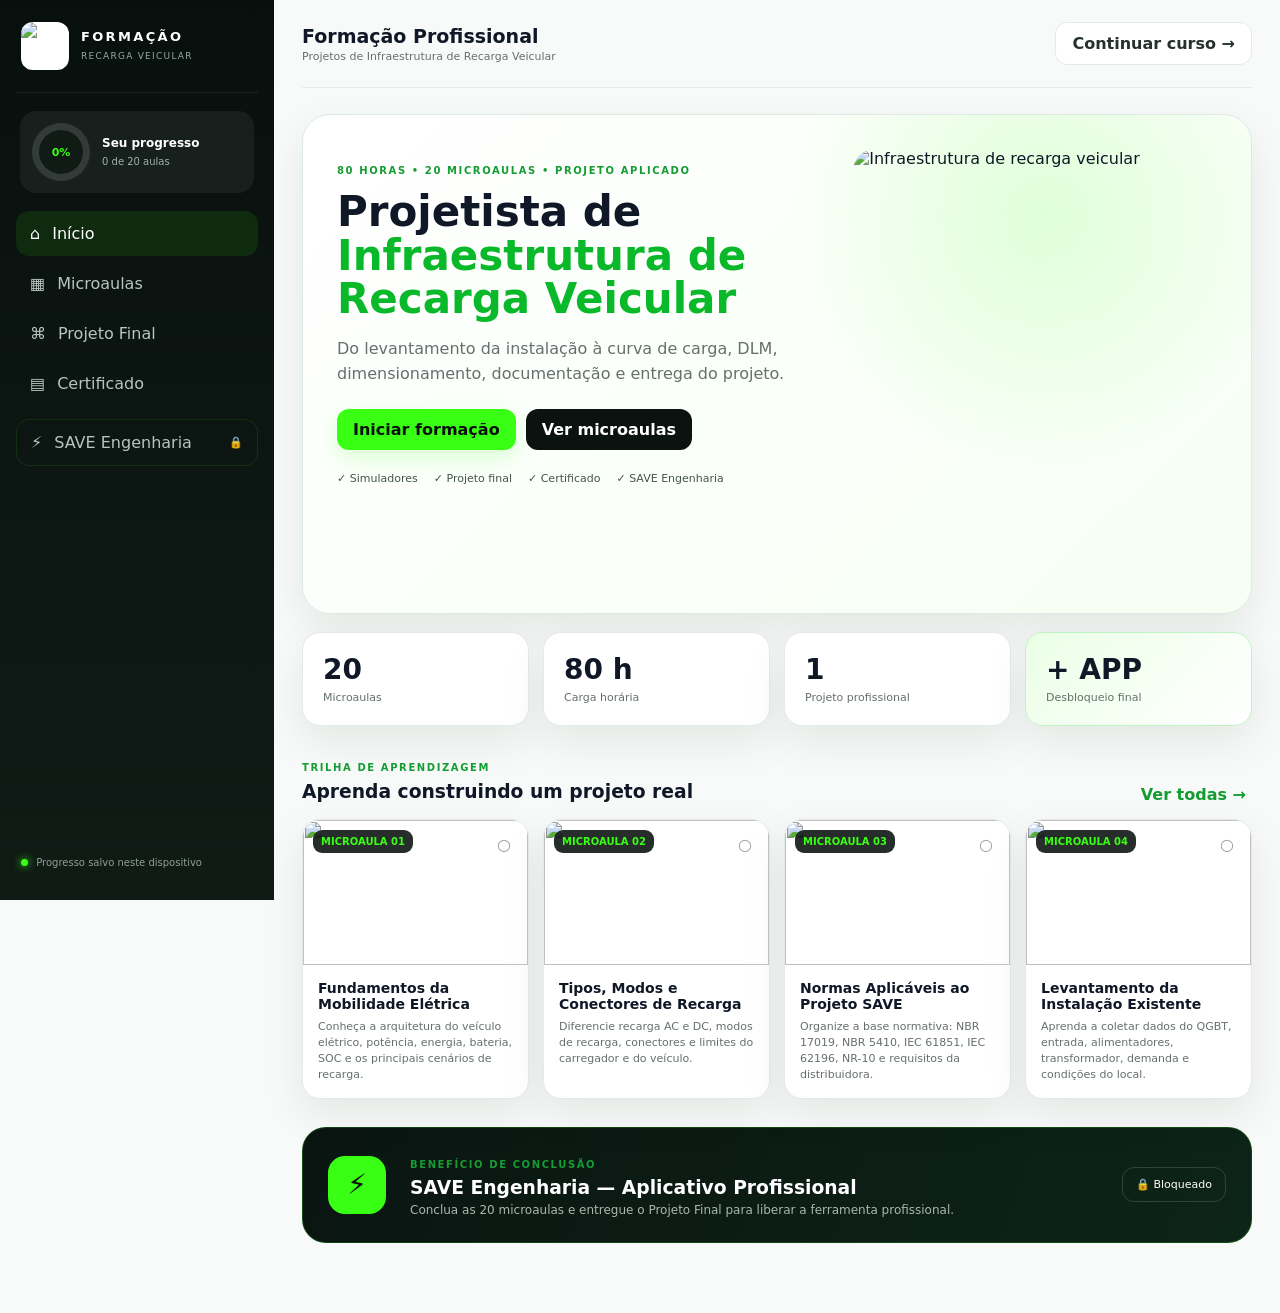
==== index.html @ 60f69cbb "Add files via upload" ====
<!DOCTYPE html>
<html lang="pt-BR">
<head>
<meta charset="UTF-8">
<meta name="viewport" content="width=device-width, initial-scale=1, viewport-fit=cover">
<meta name="theme-color" content="#39ff14">
<meta name="description" content="Formação Profissional em Projetos de Infraestrutura de Recarga Veicular">
<link rel="manifest" href="manifest.webmanifest">
<link rel="stylesheet" href="styles.css">
<title>Projetista de Infraestrutura de Recarga Veicular</title>
</head>
<body>
<div id="app">
  <aside class="sidebar" id="sidebar">
    <div class="brand">
      <img src="assets/logo-joelson.jpeg" alt="Joelson Mendes">
      <div><strong>FORMAÇÃO</strong><small>RECARGA VEICULAR</small></div>
    </div>
    <div class="side-progress">
      <div class="ring" id="progressRing"><span id="progressPct">0%</span></div>
      <div><strong>Seu progresso</strong><small id="progressText">0 de 20 aulas</small></div>
    </div>
    <nav>
      <button class="nav-item active" data-view="home">⌂ <span>Início</span></button>
      <button class="nav-item" data-view="course">▦ <span>Microaulas</span></button>
      <button class="nav-item" data-view="project">⌘ <span>Projeto Final</span></button>
      <button class="nav-item" data-view="certificate">▤ <span>Certificado</span></button>
      <button class="nav-item reward" data-view="reward">⚡ <span>SAVE Engenharia</span><em id="rewardLock">🔒</em></button>
    </nav>
    <div class="sidebar-foot">
      <span class="online-dot"></span> Progresso salvo neste dispositivo
    </div>
  </aside>

  <main class="main">
    <header class="topbar">
      <button id="menuBtn" class="icon-btn">☰</button>
      <div>
        <h1 id="pageTitle">Formação Profissional</h1>
        <p id="pageSubtitle">Projetos de Infraestrutura de Recarga Veicular</p>
      </div>
      <button class="btn outline" id="continueBtn">Continuar curso →</button>
    </header>

    <section id="view-home" class="view active">
      <div class="hero">
        <div class="hero-copy">
          <span class="kicker">80 HORAS • 20 MICROAULAS • PROJETO APLICADO</span>
          <h2>Projetista de <span>Infraestrutura de Recarga Veicular</span></h2>
          <p>Do levantamento da instalação à curva de carga, DLM, dimensionamento, documentação e entrega do projeto.</p>
          <div class="hero-actions">
            <button class="btn primary" id="startBtn">Iniciar formação</button>
            <button class="btn dark" data-go="course">Ver microaulas</button>
          </div>
          <div class="trust-row">
            <span>✓ Simuladores</span><span>✓ Projeto final</span><span>✓ Certificado</span><span>✓ SAVE Engenharia</span>
          </div>
        </div>
        <div class="hero-image">
          <img src="assets/capa-curso.png" alt="Infraestrutura de recarga veicular">
        </div>
      </div>

      <div class="stats">
        <article><strong>20</strong><span>Microaulas</span></article>
        <article><strong>80 h</strong><span>Carga horária</span></article>
        <article><strong>1</strong><span>Projeto profissional</span></article>
        <article class="green"><strong>+ APP</strong><span>Desbloqueio final</span></article>
      </div>

      <div class="section-head">
        <div><span class="kicker">TRILHA DE APRENDIZAGEM</span><h3>Aprenda construindo um projeto real</h3></div>
        <button class="link-btn" data-go="course">Ver todas →</button>
      </div>
      <div id="homeLessons" class="lesson-grid"></div>

      <div class="reward-banner">
        <div class="reward-icon">⚡</div>
        <div><span class="kicker">BENEFÍCIO DE CONCLUSÃO</span><h3>SAVE Engenharia — Aplicativo Profissional</h3>
          <p>Conclua as 20 microaulas e entregue o Projeto Final para liberar a ferramenta profissional.</p></div>
        <div class="reward-status" id="homeRewardStatus">🔒 Bloqueado</div>
      </div>
    </section>

    <section id="view-course" class="view">
      <div class="section-head">
        <div><span class="kicker">80 HORAS</span><h2>Microaulas</h2><p>4 horas por microaula • teoria + prática + projeto</p></div>
      </div>
      <div id="courseLessons" class="lesson-list"></div>
    </section>

    <section id="view-lesson" class="view lesson-view">
      <article id="lessonArticle"></article>
      <div class="lesson-end-nav" id="lessonEndNav"></div>
    </section>

    <section id="view-project" class="view">
      <div class="project-hero">
        <span class="kicker">PROJETO INTEGRADOR</span>
        <h2>Projeto Final — Infraestrutura de Recarga Veicular</h2>
        <p>O aluno deve consolidar todo o percurso em uma entrega técnica que possa integrar seu portfólio profissional.</p>
      </div>
      <div class="project-grid">
        <article class="panel">
          <h3>Entregáveis mínimos</h3>
          <div class="deliverables" id="deliverables"></div>
        </article>
        <article class="panel">
          <h3>Status da entrega</h3>
          <div class="project-status-box">
            <div id="projectBigStatus" class="big-lock">🔒</div>
            <p>Marque todos os entregáveis abaixo e confirme a entrega do projeto.</p>
            <button class="btn primary full" id="submitProjectBtn">Confirmar Projeto Final</button>
          </div>
        </article>
      </div>
    </section>

    <section id="view-certificate" class="view">
      <div id="certificateLocked" class="locked-screen">
        <div>▤</div><h2>Certificado bloqueado</h2><p>Conclua a formação e o projeto final.</p>
      </div>
      <div id="certificateReady" class="certificate-wrap hidden">
        <div class="certificate" id="certificate">
          <div class="cert-top"><img src="assets/logo-joelson.jpeg"><span>CERTIFICADO DE CONCLUSÃO</span></div>
          <h2>Formação Profissional em<br><b>Projetos de Infraestrutura de Recarga Veicular</b></h2>
          <p>Certificamos que</p>
          <h3 id="certName">Aluno(a)</h3>
          <p>concluiu a formação com carga horária total de <b>80 horas</b>, abrangendo análise de demanda, curva de carga, dimensionamento, proteções, DLM, documentação e projeto aplicado.</p>
          <div class="cert-sign"><div><b>Joelson Mendes</b><span>Especialista em Energia, IoT e Indústria 4.0</span></div><div><b>80 horas</b><span>Carga horária</span></div></div>
        </div>
        <div class="certificate-actions">
          <label>Nome do aluno<input id="studentName" placeholder="Digite o nome completo"></label>
          <button class="btn primary" id="printCertBtn">Imprimir / Salvar PDF</button>
        </div>
      </div>
    </section>

    <section id="view-reward" class="view">
      <div id="rewardLocked" class="locked-screen">
        <div>⚡</div><h2>SAVE Engenharia bloqueado</h2>
        <p>Conclua as 20 microaulas e confirme o Projeto Final para liberar o acesso profissional.</p>
        <div class="unlock-progress"><span id="unlockText">0/20 aulas</span><div><i id="unlockBar"></i></div></div>
      </div>
      <div id="rewardReady" class="reward-ready hidden">
        <span class="kicker">BENEFÍCIO LIBERADO</span>
        <h2>Parabéns! Seu acesso ao <span>SAVE Engenharia</span> está liberado.</h2>
        <p>Use a ferramenta como apoio aos seus projetos profissionais. Continue aplicando os fundamentos aprendidos e valide sempre as condições reais da instalação e as normas vigentes.</p>
        <a class="btn primary big" href="https://saevengenharia.vercel.app/" target="_blank" rel="noopener">Abrir SAVE Engenharia ↗</a>
        <div class="reward-device"><img src="assets/save-ferramenta.png" alt="SAVE Engenharia"></div>
      </div>
    </section>
  </main>
</div>

<div id="stickyLessonNav" class="sticky-lesson-nav hidden"></div>
<div id="toast" class="toast"></div>

<script src="course-data.js"></script>
<script src="app.js"></script>
</body>
</html>
---- styles.css ----
*{box-sizing:border-box} :root{--bg:#f7faf8;--card:#fff;--text:#101827;--muted:#65706c;--line:#e4ebe6;--green:#39ff14;--green2:#00d92b;--green3:#eaffE6;--dark:#0a1310;--red:#ff4d4f;--amber:#f59e0b;--shadow:0 16px 44px rgba(10,25,17,.08);--radius:20px}html{scroll-behavior:smooth}body{margin:0;background:var(--bg);font-family:Inter,system-ui,-apple-system,"Segoe UI",sans-serif;color:var(--text)}button,input{font:inherit}.sidebar{position:fixed;inset:0 auto 0 0;width:274px;background:linear-gradient(180deg,#08100d,#101b16);color:#fff;padding:22px 16px;display:flex;flex-direction:column;z-index:30}.brand{display:flex;align-items:center;gap:12px;padding:0 5px 22px;border-bottom:1px solid rgba(255,255,255,.08)}.brand img{width:48px;height:48px;object-fit:cover;border-radius:12px;background:white}.brand strong{display:block;font-size:13px;letter-spacing:.18em}.brand small{font-size:9px;letter-spacing:.14em;color:#99aaa2}.side-progress{margin:18px 4px;padding:12px;background:rgba(255,255,255,.06);border-radius:16px;display:flex;align-items:center;gap:12px}.ring{--p:0;display:grid;place-items:center;width:58px;height:58px;border-radius:50%;background:conic-gradient(var(--green) calc(var(--p)*1%),rgba(255,255,255,.12) 0);position:relative}.ring:after{content:"";position:absolute;width:44px;height:44px;border-radius:50%;background:#101b16}.ring span{position:relative;z-index:2;font-size:11px;font-weight:900;color:var(--green)}.side-progress strong{display:block;font-size:12px}.side-progress small{color:#9fafA8;font-size:10px}.sidebar nav{display:flex;flex-direction:column;gap:5px}.nav-item{border:0;background:transparent;color:#b9c4bf;text-align:left;padding:13px 14px;border-radius:13px;display:flex;gap:12px;align-items:center}.nav-item:hover,.nav-item.active{background:rgba(57,255,20,.10);color:#fff}.nav-item.reward{border:1px solid rgba(57,255,20,.12);margin-top:8px}.nav-item em{margin-left:auto;font-style:normal;font-size:11px}.sidebar-foot{margin-top:auto;font-size:10px;color:#8fa098;padding:10px 5px}.online-dot{display:inline-block;width:7px;height:7px;border-radius:50%;background:var(--green);box-shadow:0 0 8px var(--green);margin-right:5px}.main{margin-left:274px;padding:0 28px 70px}.topbar{height:88px;position:sticky;top:0;z-index:20;background:rgba(247,250,248,.88);backdrop-filter:blur(14px);display:flex;align-items:center;border-bottom:1px solid rgba(228,235,230,.9);gap:14px}.topbar h1{margin:0;font-size:19px}.topbar p{margin:3px 0 0;font-size:11px;color:var(--muted)}.topbar .btn{margin-left:auto}.icon-btn{display:none;border:0;background:transparent;font-size:24px}.view{display:none;padding-top:26px}.view.active{display:block}.btn{border:0;border-radius:12px;padding:11px 16px;font-weight:800;cursor:pointer;display:inline-flex;align-items:center;justify-content:center;text-decoration:none}.btn.primary{background:var(--green);color:#07100b;box-shadow:0 8px 24px rgba(57,255,20,.18)}.btn.dark{background:var(--dark);color:#fff}.btn.outline{background:#fff;border:1px solid var(--line);color:#24322b}.btn.full{width:100%}.btn.big{padding:15px 22px;font-size:15px}.btn:disabled{opacity:.35;cursor:not-allowed}.hero{display:grid;grid-template-columns:1.15fr .85fr;gap:24px;background:radial-gradient(circle at 78% 20%,rgba(57,255,20,.14),transparent 30%),linear-gradient(135deg,#fff,#f6fff4);border:1px solid #dcebe1;border-radius:28px;padding:34px;box-shadow:var(--shadow);overflow:hidden}.hero-copy{padding:10px 0}.kicker{font-size:10px;letter-spacing:.16em;font-weight:900;color:#159c32}.hero h2{font-size:42px;line-height:1.04;margin:12px 0 14px}.hero h2 span,.reward-ready h2 span{color:#09b92a}.hero p{font-size:16px;line-height:1.55;color:var(--muted);max-width:720px}.hero-actions{display:flex;gap:10px;margin-top:22px}.trust-row{display:flex;gap:16px;flex-wrap:wrap;margin-top:22px;font-size:11px;color:#43544b}.hero-image{height:430px;border-radius:22px;overflow:hidden}.hero-image img{width:100%;height:100%;object-fit:cover}.stats{display:grid;grid-template-columns:repeat(4,1fr);gap:14px;margin:18px 0 30px}.stats article{background:#fff;border:1px solid var(--line);border-radius:18px;padding:20px;box-shadow:var(--shadow)}.stats strong{display:block;font-size:28px}.stats span{font-size:11px;color:var(--muted)}.stats .green{background:linear-gradient(135deg,#eaffE6,#fff);border-color:#bef4c4}.section-head{display:flex;align-items:flex-end;justify-content:space-between;margin:24px 0 14px}.section-head h2,.section-head h3{margin:6px 0 3px}.section-head p{margin:0;color:var(--muted);font-size:12px}.link-btn{border:0;background:transparent;color:#139c31;font-weight:800;cursor:pointer}.lesson-grid{display:grid;grid-template-columns:repeat(4,1fr);gap:14px}.lesson-card{background:#fff;border:1px solid var(--line);border-radius:18px;overflow:hidden;box-shadow:var(--shadow);cursor:pointer;transition:.2s}.lesson-card:hover{transform:translateY(-2px)}.lesson-thumb{height:145px;overflow:hidden;position:relative}.lesson-thumb img{width:100%;height:100%;object-fit:cover}.lesson-num{position:absolute;left:10px;top:10px;background:rgba(8,16,13,.88);color:var(--green);padding:6px 8px;border-radius:9px;font-size:10px;font-weight:900}.lesson-check{position:absolute;right:10px;top:10px;background:#fff;border-radius:50%;width:28px;height:28px;display:grid;place-items:center;color:#96a09b}.lesson-card.done .lesson-check{background:var(--green);color:#08100d}.lesson-body{padding:15px}.lesson-body h4{margin:0 0 7px;font-size:14px}.lesson-body p{margin:0;color:var(--muted);font-size:11px;line-height:1.45}.reward-banner{margin-top:28px;background:linear-gradient(110deg,#0a1511,#0d2418);color:#fff;border-radius:24px;padding:25px;display:grid;grid-template-columns:64px 1fr auto;gap:18px;align-items:center;border:1px solid rgba(57,255,20,.18)}.reward-icon{width:58px;height:58px;border-radius:17px;background:var(--green);color:#08100d;display:grid;place-items:center;font-size:28px}.reward-banner h3{margin:5px 0}.reward-banner p{margin:0;color:#a8b9b0;font-size:12px}.reward-status{border:1px solid rgba(255,255,255,.15);padding:10px 13px;border-radius:12px;font-size:11px}.lesson-list{display:flex;flex-direction:column;gap:10px}.lesson-row{background:#fff;border:1px solid var(--line);border-radius:16px;padding:14px 16px;display:grid;grid-template-columns:48px 1fr 120px;gap:15px;align-items:center;cursor:pointer}.lesson-row:hover{border-color:#b8eac1}.lesson-row .number{width:42px;height:42px;border-radius:12px;background:#eef6f0;display:grid;place-items:center;color:#159c32;font-weight:900}.lesson-row.done .number{background:var(--green);color:#08100d}.lesson-row h4{margin:0 0 4px}.lesson-row p{margin:0;color:var(--muted);font-size:11px}.lesson-row .status{text-align:right;font-size:10px;color:#819088}.lesson-view{max-width:1050px;margin:0 auto}.lesson-hero{background:#fff;border:1px solid var(--line);border-radius:26px;overflow:hidden;box-shadow:var(--shadow)}.lesson-hero-img{height:380px;overflow:hidden;position:relative}.lesson-hero-img img{width:100%;height:100%;object-fit:cover}.lesson-hero-overlay{position:absolute;inset:auto 0 0;background:linear-gradient(transparent,rgba(0,0,0,.78));padding:70px 30px 24px;color:#fff}.lesson-hero-overlay span{color:var(--green);font-weight:900;font-size:10px;letter-spacing:.16em}.lesson-hero-overlay h2{font-size:32px;margin:8px 0}.lesson-hero-overlay p{margin:0;max-width:760px;color:#e5ece8}.lesson-content{padding:28px;background:#fff}.lesson-section{margin-bottom:26px}.lesson-section h3{font-size:17px;margin:0 0 12px}.objective-list{display:grid;grid-template-columns:repeat(3,1fr);gap:10px}.objective{padding:14px;border-radius:14px;background:#f4f9f5;border:1px solid #e4eee7;font-size:12px;line-height:1.45}.theory{font-size:14px;line-height:1.7;color:#35433c}.formula{background:#0b1511;color:#fff;border-radius:18px;padding:20px;font-family:ui-monospace,SFMono-Regular,Menlo,monospace;border-left:5px solid var(--green);font-size:17px}.formula small{display:block;color:#9eb0a7;margin-bottom:8px;font-family:Inter,system-ui}.example,.activity{padding:18px;border-radius:16px;background:#f7fbf8;border:1px solid var(--line);line-height:1.55;font-size:13px}.activity{background:#efffed;border-color:#c9f6c8}.quiz{display:flex;flex-direction:column;gap:14px}.question{border:1px solid var(--line);border-radius:16px;padding:16px}.question strong{display:block;margin-bottom:10px}.options{display:flex;gap:8px;flex-wrap:wrap}.option{border:1px solid #dbe5de;background:#fff;padding:9px 12px;border-radius:10px;cursor:pointer;font-size:11px}.option.selected{border-color:var(--green2);background:#efffed}.option.correct{background:#dbffd6;border-color:#63e774}.option.wrong{background:#ffe6e6;border-color:#ff9b9b}.lesson-end-nav{display:grid;grid-template-columns:1fr 1fr 1fr;gap:10px;margin:18px 0}.lesson-end-nav .complete{background:var(--green)}.sticky-lesson-nav{position:fixed;left:294px;right:20px;bottom:14px;background:rgba(8,16,13,.94);backdrop-filter:blur(15px);border:1px solid rgba(57,255,20,.18);border-radius:18px;padding:9px;display:grid;grid-template-columns:1fr 1fr 1fr;gap:8px;z-index:25;box-shadow:0 16px 40px rgba(0,0,0,.2)}.sticky-lesson-nav.hidden{display:none}.sticky-lesson-nav .btn{padding:10px}.project-hero{background:linear-gradient(135deg,#fff,#efffed);border:1px solid #d8ecdc;border-radius:24px;padding:28px}.project-hero h2{margin:7px 0}.project-hero p{color:var(--muted)}.project-grid{display:grid;grid-template-columns:1.3fr .7fr;gap:18px;margin-top:18px}.panel{background:#fff;border:1px solid var(--line);border-radius:20px;padding:22px;box-shadow:var(--shadow)}.deliverables{display:flex;flex-direction:column;gap:9px}.deliverable{display:flex;gap:10px;align-items:flex-start;border:1px solid var(--line);border-radius:12px;padding:12px}.deliverable input{width:18px;height:18px;accent-color:#21d83e}.deliverable strong{font-size:12px}.deliverable small{display:block;color:var(--muted);margin-top:3px}.project-status-box{text-align:center;padding:20px}.big-lock{font-size:56px}.locked-screen{text-align:center;max-width:620px;margin:80px auto;background:#fff;border:1px solid var(--line);border-radius:24px;padding:40px;box-shadow:var(--shadow)}.locked-screen>div:first-child{font-size:60px}.unlock-progress{margin:20px auto;max-width:360px;text-align:left;font-size:11px}.unlock-progress div{height:8px;border-radius:10px;background:#e7eee9;overflow:hidden;margin-top:7px}.unlock-progress i{display:block;height:100%;background:var(--green);width:0}.hidden{display:none!important}.certificate-wrap{max-width:1000px;margin:auto}.certificate{background:#fff;border:8px solid #0c1512;outline:2px solid var(--green);outline-offset:-15px;padding:58px;text-align:center;min-height:650px}.cert-top{display:flex;align-items:center;justify-content:center;gap:15px;font-size:12px;letter-spacing:.17em}.cert-top img{width:65px;height:65px;object-fit:cover;border-radius:12px}.certificate h2{font-weight:400;margin-top:48px}.certificate h2 b{color:#10af2c}.certificate h3{font-size:34px;border-bottom:1px solid #cbd7cf;display:inline-block;padding:0 50px 8px}.certificate p{max-width:760px;margin:18px auto;line-height:1.6;color:#4c5b53}.cert-sign{display:flex;justify-content:space-between;margin-top:70px}.cert-sign div{width:42%;border-top:1px solid #8c9b93;padding-top:8px}.cert-sign span{display:block;color:#74827b;font-size:10px}.certificate-actions{display:flex;gap:12px;align-items:end;margin-top:16px}.certificate-actions label{flex:1;font-size:11px}.certificate-actions input{width:100%;padding:11px;border:1px solid var(--line);border-radius:10px;margin-top:5px}.reward-ready{text-align:center;max-width:900px;margin:20px auto}.reward-ready h2{font-size:38px}.reward-ready p{color:var(--muted);line-height:1.6;max-width:700px;margin:0 auto 22px}.reward-device{margin-top:28px;border-radius:24px;overflow:hidden;max-height:520px}.reward-device img{width:100%;height:100%;object-fit:cover}.toast{position:fixed;right:24px;bottom:24px;background:#101827;color:#fff;border-radius:12px;padding:12px 16px;opacity:0;transform:translateY(10px);pointer-events:none;transition:.2s;z-index:99}.toast.show{opacity:1;transform:none}@media(max-width:1200px){.lesson-grid{grid-template-columns:repeat(2,1fr)}}@media(max-width:900px){.sidebar{left:-290px;transition:.25s}.sidebar.open{left:0}.main{margin-left:0;padding:0 15px 90px}.icon-btn{display:block}.hero{grid-template-columns:1fr}.hero-image{height:330px}.stats{grid-template-columns:repeat(2,1fr)}.project-grid{grid-template-columns:1fr}.sticky-lesson-nav{left:10px;right:10px;bottom:8px}.objective-list{grid-template-columns:1fr}.lesson-row{grid-template-columns:45px 1fr}.lesson-row .status{display:none}}@media(max-width:600px){.topbar .outline{display:none}.hero{padding:22px 18px}.hero h2{font-size:31px}.lesson-grid,.stats{grid-template-columns:1fr}.reward-banner{grid-template-columns:52px 1fr}.reward-status{grid-column:1/-1}.lesson-hero-img{height:300px}.lesson-hero-overlay{padding:50px 18px 18px}.lesson-hero-overlay h2{font-size:25px}.lesson-content{padding:20px 16px}.lesson-end-nav,.sticky-lesson-nav{grid-template-columns:1fr 1fr}.lesson-end-nav .complete,.sticky-lesson-nav .complete{grid-column:1/-1;grid-row:1}.certificate{padding:38px 20px}.cert-sign{flex-direction:column;gap:40px}.cert-sign div{width:100%}}@media print{.sidebar,.topbar,.sticky-lesson-nav,.certificate-actions{display:none!important}.main{margin:0;padding:0}.view{display:none!important}#view-certificate{display:block!important;padding:0}.certificate-wrap{display:block!important}.certificate{border:6px solid #000;outline:2px solid #39ff14;min-height:95vh}}
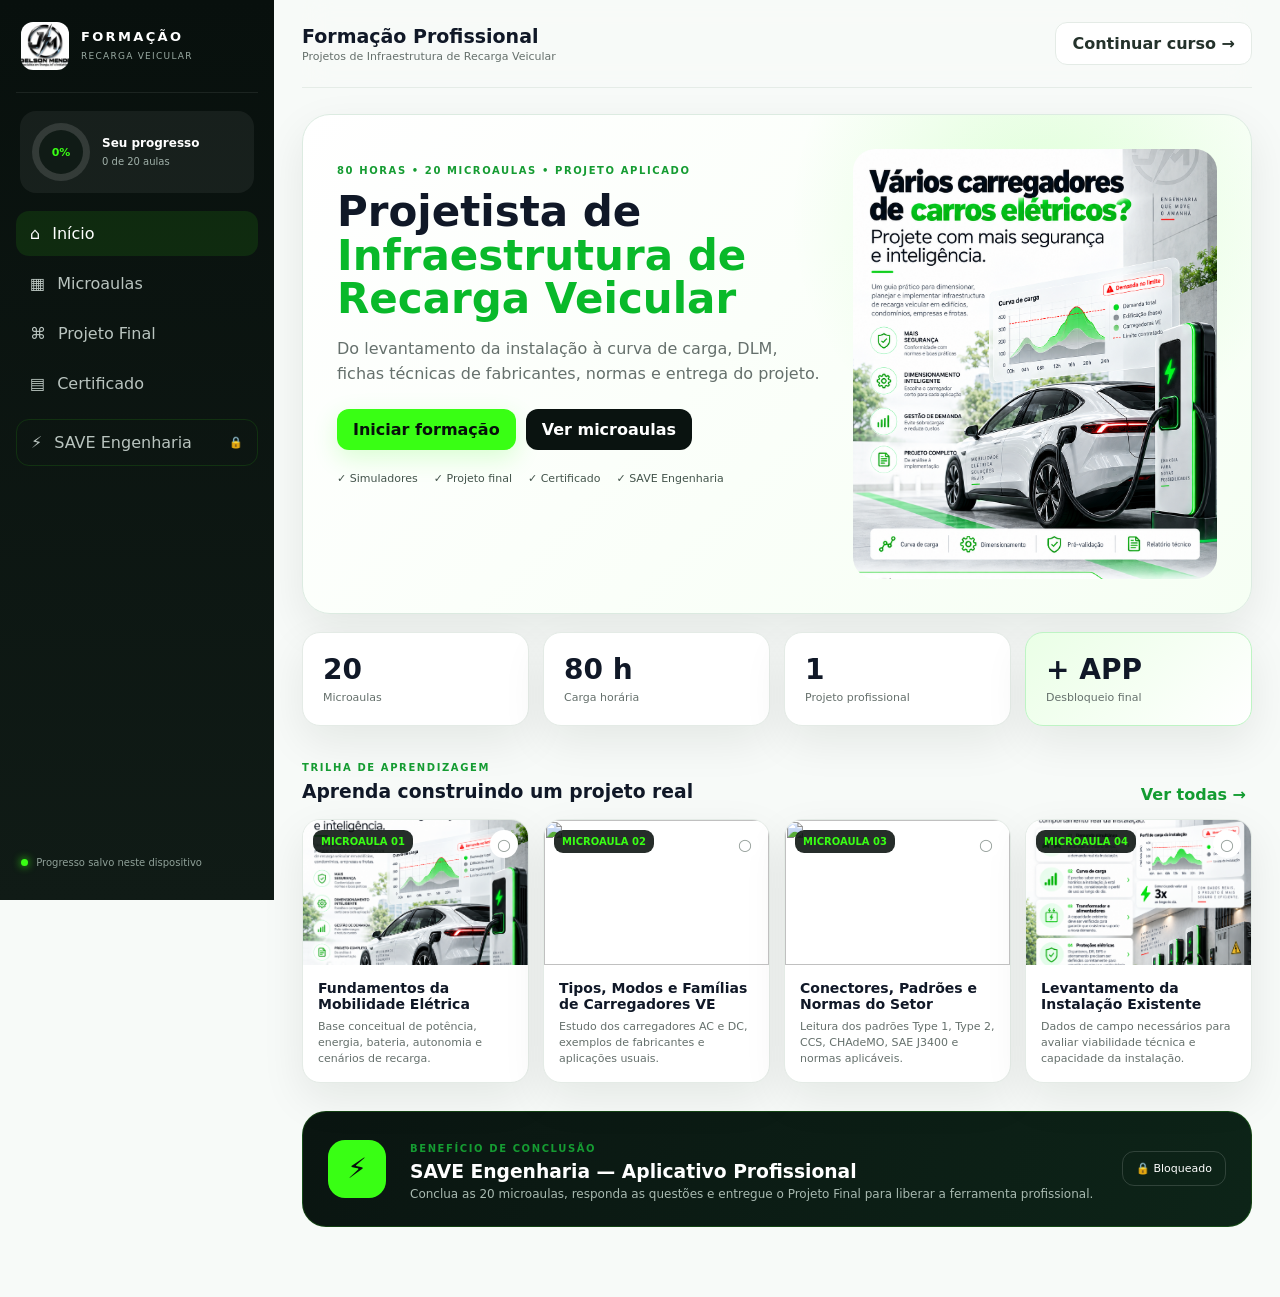
==== commit 9cb7379f: "Add files via upload" ====
--- a/index.html
+++ b/index.html
@@ -47,7 +47,7 @@
         <div class="hero-copy">
           <span class="kicker">80 HORAS • 20 MICROAULAS • PROJETO APLICADO</span>
           <h2>Projetista de <span>Infraestrutura de Recarga Veicular</span></h2>
-          <p>Do levantamento da instalação à curva de carga, DLM, dimensionamento, documentação e entrega do projeto.</p>
+          <p>Do levantamento da instalação à curva de carga, DLM, fichas técnicas de fabricantes, normas e entrega do projeto.</p>
           <div class="hero-actions">
             <button class="btn primary" id="startBtn">Iniciar formação</button>
             <button class="btn dark" data-go="course">Ver microaulas</button>
@@ -77,14 +77,14 @@
       <div class="reward-banner">
         <div class="reward-icon">⚡</div>
         <div><span class="kicker">BENEFÍCIO DE CONCLUSÃO</span><h3>SAVE Engenharia — Aplicativo Profissional</h3>
-          <p>Conclua as 20 microaulas e entregue o Projeto Final para liberar a ferramenta profissional.</p></div>
+          <p>Conclua as 20 microaulas, responda as questões e entregue o Projeto Final para liberar a ferramenta profissional.</p></div>
         <div class="reward-status" id="homeRewardStatus">🔒 Bloqueado</div>
       </div>
     </section>
 
     <section id="view-course" class="view">
       <div class="section-head">
-        <div><span class="kicker">80 HORAS</span><h2>Microaulas</h2><p>4 horas por microaula • teoria + prática + projeto</p></div>
+        <div><span class="kicker">80 HORAS</span><h2>Microaulas</h2><p>4 horas por microaula • teoria técnica + cálculos + laboratório interativo + 05 questões</p></div>
       </div>
       <div id="courseLessons" class="lesson-list"></div>
     </section>
--- a/styles.css
+++ b/styles.css
@@ -1 +1,3 @@
-*{box-sizing:border-box} :root{--bg:#f7faf8;--card:#fff;--text:#101827;--muted:#65706c;--line:#e4ebe6;--green:#39ff14;--green2:#00d92b;--green3:#eaffE6;--dark:#0a1310;--red:#ff4d4f;--amber:#f59e0b;--shadow:0 16px 44px rgba(10,25,17,.08);--radius:20px}html{scroll-behavior:smooth}body{margin:0;background:var(--bg);font-family:Inter,system-ui,-apple-system,"Segoe UI",sans-serif;color:var(--text)}button,input{font:inherit}.sidebar{position:fixed;inset:0 auto 0 0;width:274px;background:linear-gradient(180deg,#08100d,#101b16);color:#fff;padding:22px 16px;display:flex;flex-direction:column;z-index:30}.brand{display:flex;align-items:center;gap:12px;padding:0 5px 22px;border-bottom:1px solid rgba(255,255,255,.08)}.brand img{width:48px;height:48px;object-fit:cover;border-radius:12px;background:white}.brand strong{display:block;font-size:13px;letter-spacing:.18em}.brand small{font-size:9px;letter-spacing:.14em;color:#99aaa2}.side-progress{margin:18px 4px;padding:12px;background:rgba(255,255,255,.06);border-radius:16px;display:flex;align-items:center;gap:12px}.ring{--p:0;display:grid;place-items:center;width:58px;height:58px;border-radius:50%;background:conic-gradient(var(--green) calc(var(--p)*1%),rgba(255,255,255,.12) 0);position:relative}.ring:after{content:"";position:absolute;width:44px;height:44px;border-radius:50%;background:#101b16}.ring span{position:relative;z-index:2;font-size:11px;font-weight:900;color:var(--green)}.side-progress strong{display:block;font-size:12px}.side-progress small{color:#9fafA8;font-size:10px}.sidebar nav{display:flex;flex-direction:column;gap:5px}.nav-item{border:0;background:transparent;color:#b9c4bf;text-align:left;padding:13px 14px;border-radius:13px;display:flex;gap:12px;align-items:center}.nav-item:hover,.nav-item.active{background:rgba(57,255,20,.10);color:#fff}.nav-item.reward{border:1px solid rgba(57,255,20,.12);margin-top:8px}.nav-item em{margin-left:auto;font-style:normal;font-size:11px}.sidebar-foot{margin-top:auto;font-size:10px;color:#8fa098;padding:10px 5px}.online-dot{display:inline-block;width:7px;height:7px;border-radius:50%;background:var(--green);box-shadow:0 0 8px var(--green);margin-right:5px}.main{margin-left:274px;padding:0 28px 70px}.topbar{height:88px;position:sticky;top:0;z-index:20;background:rgba(247,250,248,.88);backdrop-filter:blur(14px);display:flex;align-items:center;border-bottom:1px solid rgba(228,235,230,.9);gap:14px}.topbar h1{margin:0;font-size:19px}.topbar p{margin:3px 0 0;font-size:11px;color:var(--muted)}.topbar .btn{margin-left:auto}.icon-btn{display:none;border:0;background:transparent;font-size:24px}.view{display:none;padding-top:26px}.view.active{display:block}.btn{border:0;border-radius:12px;padding:11px 16px;font-weight:800;cursor:pointer;display:inline-flex;align-items:center;justify-content:center;text-decoration:none}.btn.primary{background:var(--green);color:#07100b;box-shadow:0 8px 24px rgba(57,255,20,.18)}.btn.dark{background:var(--dark);color:#fff}.btn.outline{background:#fff;border:1px solid var(--line);color:#24322b}.btn.full{width:100%}.btn.big{padding:15px 22px;font-size:15px}.btn:disabled{opacity:.35;cursor:not-allowed}.hero{display:grid;grid-template-columns:1.15fr .85fr;gap:24px;background:radial-gradient(circle at 78% 20%,rgba(57,255,20,.14),transparent 30%),linear-gradient(135deg,#fff,#f6fff4);border:1px solid #dcebe1;border-radius:28px;padding:34px;box-shadow:var(--shadow);overflow:hidden}.hero-copy{padding:10px 0}.kicker{font-size:10px;letter-spacing:.16em;font-weight:900;color:#159c32}.hero h2{font-size:42px;line-height:1.04;margin:12px 0 14px}.hero h2 span,.reward-ready h2 span{color:#09b92a}.hero p{font-size:16px;line-height:1.55;color:var(--muted);max-width:720px}.hero-actions{display:flex;gap:10px;margin-top:22px}.trust-row{display:flex;gap:16px;flex-wrap:wrap;margin-top:22px;font-size:11px;color:#43544b}.hero-image{height:430px;border-radius:22px;overflow:hidden}.hero-image img{width:100%;height:100%;object-fit:cover}.stats{display:grid;grid-template-columns:repeat(4,1fr);gap:14px;margin:18px 0 30px}.stats article{background:#fff;border:1px solid var(--line);border-radius:18px;padding:20px;box-shadow:var(--shadow)}.stats strong{display:block;font-size:28px}.stats span{font-size:11px;color:var(--muted)}.stats .green{background:linear-gradient(135deg,#eaffE6,#fff);border-color:#bef4c4}.section-head{display:flex;align-items:flex-end;justify-content:space-between;margin:24px 0 14px}.section-head h2,.section-head h3{margin:6px 0 3px}.section-head p{margin:0;color:var(--muted);font-size:12px}.link-btn{border:0;background:transparent;color:#139c31;font-weight:800;cursor:pointer}.lesson-grid{display:grid;grid-template-columns:repeat(4,1fr);gap:14px}.lesson-card{background:#fff;border:1px solid var(--line);border-radius:18px;overflow:hidden;box-shadow:var(--shadow);cursor:pointer;transition:.2s}.lesson-card:hover{transform:translateY(-2px)}.lesson-thumb{height:145px;overflow:hidden;position:relative}.lesson-thumb img{width:100%;height:100%;object-fit:cover}.lesson-num{position:absolute;left:10px;top:10px;background:rgba(8,16,13,.88);color:var(--green);padding:6px 8px;border-radius:9px;font-size:10px;font-weight:900}.lesson-check{position:absolute;right:10px;top:10px;background:#fff;border-radius:50%;width:28px;height:28px;display:grid;place-items:center;color:#96a09b}.lesson-card.done .lesson-check{background:var(--green);color:#08100d}.lesson-body{padding:15px}.lesson-body h4{margin:0 0 7px;font-size:14px}.lesson-body p{margin:0;color:var(--muted);font-size:11px;line-height:1.45}.reward-banner{margin-top:28px;background:linear-gradient(110deg,#0a1511,#0d2418);color:#fff;border-radius:24px;padding:25px;display:grid;grid-template-columns:64px 1fr auto;gap:18px;align-items:center;border:1px solid rgba(57,255,20,.18)}.reward-icon{width:58px;height:58px;border-radius:17px;background:var(--green);color:#08100d;display:grid;place-items:center;font-size:28px}.reward-banner h3{margin:5px 0}.reward-banner p{margin:0;color:#a8b9b0;font-size:12px}.reward-status{border:1px solid rgba(255,255,255,.15);padding:10px 13px;border-radius:12px;font-size:11px}.lesson-list{display:flex;flex-direction:column;gap:10px}.lesson-row{background:#fff;border:1px solid var(--line);border-radius:16px;padding:14px 16px;display:grid;grid-template-columns:48px 1fr 120px;gap:15px;align-items:center;cursor:pointer}.lesson-row:hover{border-color:#b8eac1}.lesson-row .number{width:42px;height:42px;border-radius:12px;background:#eef6f0;display:grid;place-items:center;color:#159c32;font-weight:900}.lesson-row.done .number{background:var(--green);color:#08100d}.lesson-row h4{margin:0 0 4px}.lesson-row p{margin:0;color:var(--muted);font-size:11px}.lesson-row .status{text-align:right;font-size:10px;color:#819088}.lesson-view{max-width:1050px;margin:0 auto}.lesson-hero{background:#fff;border:1px solid var(--line);border-radius:26px;overflow:hidden;box-shadow:var(--shadow)}.lesson-hero-img{height:380px;overflow:hidden;position:relative}.lesson-hero-img img{width:100%;height:100%;object-fit:cover}.lesson-hero-overlay{position:absolute;inset:auto 0 0;background:linear-gradient(transparent,rgba(0,0,0,.78));padding:70px 30px 24px;color:#fff}.lesson-hero-overlay span{color:var(--green);font-weight:900;font-size:10px;letter-spacing:.16em}.lesson-hero-overlay h2{font-size:32px;margin:8px 0}.lesson-hero-overlay p{margin:0;max-width:760px;color:#e5ece8}.lesson-content{padding:28px;background:#fff}.lesson-section{margin-bottom:26px}.lesson-section h3{font-size:17px;margin:0 0 12px}.objective-list{display:grid;grid-template-columns:repeat(3,1fr);gap:10px}.objective{padding:14px;border-radius:14px;background:#f4f9f5;border:1px solid #e4eee7;font-size:12px;line-height:1.45}.theory{font-size:14px;line-height:1.7;color:#35433c}.formula{background:#0b1511;color:#fff;border-radius:18px;padding:20px;font-family:ui-monospace,SFMono-Regular,Menlo,monospace;border-left:5px solid var(--green);font-size:17px}.formula small{display:block;color:#9eb0a7;margin-bottom:8px;font-family:Inter,system-ui}.example,.activity{padding:18px;border-radius:16px;background:#f7fbf8;border:1px solid var(--line);line-height:1.55;font-size:13px}.activity{background:#efffed;border-color:#c9f6c8}.quiz{display:flex;flex-direction:column;gap:14px}.question{border:1px solid var(--line);border-radius:16px;padding:16px}.question strong{display:block;margin-bottom:10px}.options{display:flex;gap:8px;flex-wrap:wrap}.option{border:1px solid #dbe5de;background:#fff;padding:9px 12px;border-radius:10px;cursor:pointer;font-size:11px}.option.selected{border-color:var(--green2);background:#efffed}.option.correct{background:#dbffd6;border-color:#63e774}.option.wrong{background:#ffe6e6;border-color:#ff9b9b}.lesson-end-nav{display:grid;grid-template-columns:1fr 1fr 1fr;gap:10px;margin:18px 0}.lesson-end-nav .complete{background:var(--green)}.sticky-lesson-nav{position:fixed;left:294px;right:20px;bottom:14px;background:rgba(8,16,13,.94);backdrop-filter:blur(15px);border:1px solid rgba(57,255,20,.18);border-radius:18px;padding:9px;display:grid;grid-template-columns:1fr 1fr 1fr;gap:8px;z-index:25;box-shadow:0 16px 40px rgba(0,0,0,.2)}.sticky-lesson-nav.hidden{display:none}.sticky-lesson-nav .btn{padding:10px}.project-hero{background:linear-gradient(135deg,#fff,#efffed);border:1px solid #d8ecdc;border-radius:24px;padding:28px}.project-hero h2{margin:7px 0}.project-hero p{color:var(--muted)}.project-grid{display:grid;grid-template-columns:1.3fr .7fr;gap:18px;margin-top:18px}.panel{background:#fff;border:1px solid var(--line);border-radius:20px;padding:22px;box-shadow:var(--shadow)}.deliverables{display:flex;flex-direction:column;gap:9px}.deliverable{display:flex;gap:10px;align-items:flex-start;border:1px solid var(--line);border-radius:12px;padding:12px}.deliverable input{width:18px;height:18px;accent-color:#21d83e}.deliverable strong{font-size:12px}.deliverable small{display:block;color:var(--muted);margin-top:3px}.project-status-box{text-align:center;padding:20px}.big-lock{font-size:56px}.locked-screen{text-align:center;max-width:620px;margin:80px auto;background:#fff;border:1px solid var(--line);border-radius:24px;padding:40px;box-shadow:var(--shadow)}.locked-screen>div:first-child{font-size:60px}.unlock-progress{margin:20px auto;max-width:360px;text-align:left;font-size:11px}.unlock-progress div{height:8px;border-radius:10px;background:#e7eee9;overflow:hidden;margin-top:7px}.unlock-progress i{display:block;height:100%;background:var(--green);width:0}.hidden{display:none!important}.certificate-wrap{max-width:1000px;margin:auto}.certificate{background:#fff;border:8px solid #0c1512;outline:2px solid var(--green);outline-offset:-15px;padding:58px;text-align:center;min-height:650px}.cert-top{display:flex;align-items:center;justify-content:center;gap:15px;font-size:12px;letter-spacing:.17em}.cert-top img{width:65px;height:65px;object-fit:cover;border-radius:12px}.certificate h2{font-weight:400;margin-top:48px}.certificate h2 b{color:#10af2c}.certificate h3{font-size:34px;border-bottom:1px solid #cbd7cf;display:inline-block;padding:0 50px 8px}.certificate p{max-width:760px;margin:18px auto;line-height:1.6;color:#4c5b53}.cert-sign{display:flex;justify-content:space-between;margin-top:70px}.cert-sign div{width:42%;border-top:1px solid #8c9b93;padding-top:8px}.cert-sign span{display:block;color:#74827b;font-size:10px}.certificate-actions{display:flex;gap:12px;align-items:end;margin-top:16px}.certificate-actions label{flex:1;font-size:11px}.certificate-actions input{width:100%;padding:11px;border:1px solid var(--line);border-radius:10px;margin-top:5px}.reward-ready{text-align:center;max-width:900px;margin:20px auto}.reward-ready h2{font-size:38px}.reward-ready p{color:var(--muted);line-height:1.6;max-width:700px;margin:0 auto 22px}.reward-device{margin-top:28px;border-radius:24px;overflow:hidden;max-height:520px}.reward-device img{width:100%;height:100%;object-fit:cover}.toast{position:fixed;right:24px;bottom:24px;background:#101827;color:#fff;border-radius:12px;padding:12px 16px;opacity:0;transform:translateY(10px);pointer-events:none;transition:.2s;z-index:99}.toast.show{opacity:1;transform:none}@media(max-width:1200px){.lesson-grid{grid-template-columns:repeat(2,1fr)}}@media(max-width:900px){.sidebar{left:-290px;transition:.25s}.sidebar.open{left:0}.main{margin-left:0;padding:0 15px 90px}.icon-btn{display:block}.hero{grid-template-columns:1fr}.hero-image{height:330px}.stats{grid-template-columns:repeat(2,1fr)}.project-grid{grid-template-columns:1fr}.sticky-lesson-nav{left:10px;right:10px;bottom:8px}.objective-list{grid-template-columns:1fr}.lesson-row{grid-template-columns:45px 1fr}.lesson-row .status{display:none}}@media(max-width:600px){.topbar .outline{display:none}.hero{padding:22px 18px}.hero h2{font-size:31px}.lesson-grid,.stats{grid-template-columns:1fr}.reward-banner{grid-template-columns:52px 1fr}.reward-status{grid-column:1/-1}.lesson-hero-img{height:300px}.lesson-hero-overlay{padding:50px 18px 18px}.lesson-hero-overlay h2{font-size:25px}.lesson-content{padding:20px 16px}.lesson-end-nav,.sticky-lesson-nav{grid-template-columns:1fr 1fr}.lesson-end-nav .complete,.sticky-lesson-nav .complete{grid-column:1/-1;grid-row:1}.certificate{padding:38px 20px}.cert-sign{flex-direction:column;gap:40px}.cert-sign div{width:100%}}@media print{.sidebar,.topbar,.sticky-lesson-nav,.certificate-actions{display:none!important}.main{margin:0;padding:0}.view{display:none!important}#view-certificate{display:block!important;padding:0}.certificate-wrap{display:block!important}.certificate{border:6px solid #000;outline:2px solid #39ff14;min-height:95vh}}+*{box-sizing:border-box} :root{--bg:#f7faf8;--card:#fff;--text:#101827;--muted:#65706c;--line:#e4ebe6;--green:#39ff14;--green2:#00d92b;--green3:#eaffE6;--dark:#0a1310;--red:#ff4d4f;--amber:#f59e0b;--shadow:0 16px 44px rgba(10,25,17,.08);--radius:20px}html{scroll-behavior:smooth}body{margin:0;background:var(--bg);font-family:Inter,system-ui,-apple-system,"Segoe UI",sans-serif;color:var(--text)}button,input{font:inherit}.sidebar{position:fixed;inset:0 auto 0 0;width:274px;background:linear-gradient(180deg,#08100d,#101b16);color:#fff;padding:22px 16px;display:flex;flex-direction:column;z-index:30}.brand{display:flex;align-items:center;gap:12px;padding:0 5px 22px;border-bottom:1px solid rgba(255,255,255,.08)}.brand img{width:48px;height:48px;object-fit:cover;border-radius:12px;background:white}.brand strong{display:block;font-size:13px;letter-spacing:.18em}.brand small{font-size:9px;letter-spacing:.14em;color:#99aaa2}.side-progress{margin:18px 4px;padding:12px;background:rgba(255,255,255,.06);border-radius:16px;display:flex;align-items:center;gap:12px}.ring{--p:0;display:grid;place-items:center;width:58px;height:58px;border-radius:50%;background:conic-gradient(var(--green) calc(var(--p)*1%),rgba(255,255,255,.12) 0);position:relative}.ring:after{content:"";position:absolute;width:44px;height:44px;border-radius:50%;background:#101b16}.ring span{position:relative;z-index:2;font-size:11px;font-weight:900;color:var(--green)}.side-progress strong{display:block;font-size:12px}.side-progress small{color:#9fafA8;font-size:10px}.sidebar nav{display:flex;flex-direction:column;gap:5px}.nav-item{border:0;background:transparent;color:#b9c4bf;text-align:left;padding:13px 14px;border-radius:13px;display:flex;gap:12px;align-items:center}.nav-item:hover,.nav-item.active{background:rgba(57,255,20,.10);color:#fff}.nav-item.reward{border:1px solid rgba(57,255,20,.12);margin-top:8px}.nav-item em{margin-left:auto;font-style:normal;font-size:11px}.sidebar-foot{margin-top:auto;font-size:10px;color:#8fa098;padding:10px 5px}.online-dot{display:inline-block;width:7px;height:7px;border-radius:50%;background:var(--green);box-shadow:0 0 8px var(--green);margin-right:5px}.main{margin-left:274px;padding:0 28px 70px}.topbar{height:88px;position:sticky;top:0;z-index:20;background:rgba(247,250,248,.88);backdrop-filter:blur(14px);display:flex;align-items:center;border-bottom:1px solid rgba(228,235,230,.9);gap:14px}.topbar h1{margin:0;font-size:19px}.topbar p{margin:3px 0 0;font-size:11px;color:var(--muted)}.topbar .btn{margin-left:auto}.icon-btn{display:none;border:0;background:transparent;font-size:24px}.view{display:none;padding-top:26px}.view.active{display:block}.btn{border:0;border-radius:12px;padding:11px 16px;font-weight:800;cursor:pointer;display:inline-flex;align-items:center;justify-content:center;text-decoration:none}.btn.primary{background:var(--green);color:#07100b;box-shadow:0 8px 24px rgba(57,255,20,.18)}.btn.dark{background:var(--dark);color:#fff}.btn.outline{background:#fff;border:1px solid var(--line);color:#24322b}.btn.full{width:100%}.btn.big{padding:15px 22px;font-size:15px}.btn:disabled{opacity:.35;cursor:not-allowed}.hero{display:grid;grid-template-columns:1.15fr .85fr;gap:24px;background:radial-gradient(circle at 78% 20%,rgba(57,255,20,.14),transparent 30%),linear-gradient(135deg,#fff,#f6fff4);border:1px solid #dcebe1;border-radius:28px;padding:34px;box-shadow:var(--shadow);overflow:hidden}.hero-copy{padding:10px 0}.kicker{font-size:10px;letter-spacing:.16em;font-weight:900;color:#159c32}.hero h2{font-size:42px;line-height:1.04;margin:12px 0 14px}.hero h2 span,.reward-ready h2 span{color:#09b92a}.hero p{font-size:16px;line-height:1.55;color:var(--muted);max-width:720px}.hero-actions{display:flex;gap:10px;margin-top:22px}.trust-row{display:flex;gap:16px;flex-wrap:wrap;margin-top:22px;font-size:11px;color:#43544b}.hero-image{height:430px;border-radius:22px;overflow:hidden}.hero-image img{width:100%;height:100%;object-fit:cover}.stats{display:grid;grid-template-columns:repeat(4,1fr);gap:14px;margin:18px 0 30px}.stats article{background:#fff;border:1px solid var(--line);border-radius:18px;padding:20px;box-shadow:var(--shadow)}.stats strong{display:block;font-size:28px}.stats span{font-size:11px;color:var(--muted)}.stats .green{background:linear-gradient(135deg,#eaffE6,#fff);border-color:#bef4c4}.section-head{display:flex;align-items:flex-end;justify-content:space-between;margin:24px 0 14px}.section-head h2,.section-head h3{margin:6px 0 3px}.section-head p{margin:0;color:var(--muted);font-size:12px}.link-btn{border:0;background:transparent;color:#139c31;font-weight:800;cursor:pointer}.lesson-grid{display:grid;grid-template-columns:repeat(4,1fr);gap:14px}.lesson-card{background:#fff;border:1px solid var(--line);border-radius:18px;overflow:hidden;box-shadow:var(--shadow);cursor:pointer;transition:.2s}.lesson-card:hover{transform:translateY(-2px)}.lesson-thumb{height:145px;overflow:hidden;position:relative}.lesson-thumb img{width:100%;height:100%;object-fit:cover}.lesson-num{position:absolute;left:10px;top:10px;background:rgba(8,16,13,.88);color:var(--green);padding:6px 8px;border-radius:9px;font-size:10px;font-weight:900}.lesson-check{position:absolute;right:10px;top:10px;background:#fff;border-radius:50%;width:28px;height:28px;display:grid;place-items:center;color:#96a09b}.lesson-card.done .lesson-check{background:var(--green);color:#08100d}.lesson-body{padding:15px}.lesson-body h4{margin:0 0 7px;font-size:14px}.lesson-body p{margin:0;color:var(--muted);font-size:11px;line-height:1.45}.reward-banner{margin-top:28px;background:linear-gradient(110deg,#0a1511,#0d2418);color:#fff;border-radius:24px;padding:25px;display:grid;grid-template-columns:64px 1fr auto;gap:18px;align-items:center;border:1px solid rgba(57,255,20,.18)}.reward-icon{width:58px;height:58px;border-radius:17px;background:var(--green);color:#08100d;display:grid;place-items:center;font-size:28px}.reward-banner h3{margin:5px 0}.reward-banner p{margin:0;color:#a8b9b0;font-size:12px}.reward-status{border:1px solid rgba(255,255,255,.15);padding:10px 13px;border-radius:12px;font-size:11px}.lesson-list{display:flex;flex-direction:column;gap:10px}.lesson-row{background:#fff;border:1px solid var(--line);border-radius:16px;padding:14px 16px;display:grid;grid-template-columns:48px 1fr 120px;gap:15px;align-items:center;cursor:pointer}.lesson-row:hover{border-color:#b8eac1}.lesson-row .number{width:42px;height:42px;border-radius:12px;background:#eef6f0;display:grid;place-items:center;color:#159c32;font-weight:900}.lesson-row.done .number{background:var(--green);color:#08100d}.lesson-row h4{margin:0 0 4px}.lesson-row p{margin:0;color:var(--muted);font-size:11px}.lesson-row .status{text-align:right;font-size:10px;color:#819088}.lesson-view{max-width:1050px;margin:0 auto}.lesson-hero{background:#fff;border:1px solid var(--line);border-radius:26px;overflow:hidden;box-shadow:var(--shadow)}.lesson-hero-img{height:380px;overflow:hidden;position:relative}.lesson-hero-img img{width:100%;height:100%;object-fit:cover}.lesson-hero-overlay{position:absolute;inset:auto 0 0;background:linear-gradient(transparent,rgba(0,0,0,.78));padding:70px 30px 24px;color:#fff}.lesson-hero-overlay span{color:var(--green);font-weight:900;font-size:10px;letter-spacing:.16em}.lesson-hero-overlay h2{font-size:32px;margin:8px 0}.lesson-hero-overlay p{margin:0;max-width:760px;color:#e5ece8}.lesson-content{padding:28px;background:#fff}.lesson-section{margin-bottom:26px}.lesson-section h3{font-size:17px;margin:0 0 12px}.objective-list{display:grid;grid-template-columns:repeat(3,1fr);gap:10px}.objective{padding:14px;border-radius:14px;background:#f4f9f5;border:1px solid #e4eee7;font-size:12px;line-height:1.45}.theory{font-size:14px;line-height:1.7;color:#35433c}.formula{background:#0b1511;color:#fff;border-radius:18px;padding:20px;font-family:ui-monospace,SFMono-Regular,Menlo,monospace;border-left:5px solid var(--green);font-size:17px}.formula small{display:block;color:#9eb0a7;margin-bottom:8px;font-family:Inter,system-ui}.example,.activity{padding:18px;border-radius:16px;background:#f7fbf8;border:1px solid var(--line);line-height:1.55;font-size:13px}.activity{background:#efffed;border-color:#c9f6c8}.quiz{display:flex;flex-direction:column;gap:14px}.question{border:1px solid var(--line);border-radius:16px;padding:16px}.question strong{display:block;margin-bottom:10px}.options{display:flex;gap:8px;flex-wrap:wrap}.option{border:1px solid #dbe5de;background:#fff;padding:9px 12px;border-radius:10px;cursor:pointer;font-size:11px}.option.selected{border-color:var(--green2);background:#efffed}.option.correct{background:#dbffd6;border-color:#63e774}.option.wrong{background:#ffe6e6;border-color:#ff9b9b}.lesson-end-nav{display:grid;grid-template-columns:1fr 1fr 1fr;gap:10px;margin:18px 0}.lesson-end-nav .complete{background:var(--green)}.sticky-lesson-nav{position:fixed;left:294px;right:20px;bottom:14px;background:rgba(8,16,13,.94);backdrop-filter:blur(15px);border:1px solid rgba(57,255,20,.18);border-radius:18px;padding:9px;display:grid;grid-template-columns:1fr 1fr 1fr;gap:8px;z-index:25;box-shadow:0 16px 40px rgba(0,0,0,.2)}.sticky-lesson-nav.hidden{display:none}.sticky-lesson-nav .btn{padding:10px}.project-hero{background:linear-gradient(135deg,#fff,#efffed);border:1px solid #d8ecdc;border-radius:24px;padding:28px}.project-hero h2{margin:7px 0}.project-hero p{color:var(--muted)}.project-grid{display:grid;grid-template-columns:1.3fr .7fr;gap:18px;margin-top:18px}.panel{background:#fff;border:1px solid var(--line);border-radius:20px;padding:22px;box-shadow:var(--shadow)}.deliverables{display:flex;flex-direction:column;gap:9px}.deliverable{display:flex;gap:10px;align-items:flex-start;border:1px solid var(--line);border-radius:12px;padding:12px}.deliverable input{width:18px;height:18px;accent-color:#21d83e}.deliverable strong{font-size:12px}.deliverable small{display:block;color:var(--muted);margin-top:3px}.project-status-box{text-align:center;padding:20px}.big-lock{font-size:56px}.locked-screen{text-align:center;max-width:620px;margin:80px auto;background:#fff;border:1px solid var(--line);border-radius:24px;padding:40px;box-shadow:var(--shadow)}.locked-screen>div:first-child{font-size:60px}.unlock-progress{margin:20px auto;max-width:360px;text-align:left;font-size:11px}.unlock-progress div{height:8px;border-radius:10px;background:#e7eee9;overflow:hidden;margin-top:7px}.unlock-progress i{display:block;height:100%;background:var(--green);width:0}.hidden{display:none!important}.certificate-wrap{max-width:1000px;margin:auto}.certificate{background:#fff;border:8px solid #0c1512;outline:2px solid var(--green);outline-offset:-15px;padding:58px;text-align:center;min-height:650px}.cert-top{display:flex;align-items:center;justify-content:center;gap:15px;font-size:12px;letter-spacing:.17em}.cert-top img{width:65px;height:65px;object-fit:cover;border-radius:12px}.certificate h2{font-weight:400;margin-top:48px}.certificate h2 b{color:#10af2c}.certificate h3{font-size:34px;border-bottom:1px solid #cbd7cf;display:inline-block;padding:0 50px 8px}.certificate p{max-width:760px;margin:18px auto;line-height:1.6;color:#4c5b53}.cert-sign{display:flex;justify-content:space-between;margin-top:70px}.cert-sign div{width:42%;border-top:1px solid #8c9b93;padding-top:8px}.cert-sign span{display:block;color:#74827b;font-size:10px}.certificate-actions{display:flex;gap:12px;align-items:end;margin-top:16px}.certificate-actions label{flex:1;font-size:11px}.certificate-actions input{width:100%;padding:11px;border:1px solid var(--line);border-radius:10px;margin-top:5px}.reward-ready{text-align:center;max-width:900px;margin:20px auto}.reward-ready h2{font-size:38px}.reward-ready p{color:var(--muted);line-height:1.6;max-width:700px;margin:0 auto 22px}.reward-device{margin-top:28px;border-radius:24px;overflow:hidden;max-height:520px}.reward-device img{width:100%;height:100%;object-fit:cover}.toast{position:fixed;right:24px;bottom:24px;background:#101827;color:#fff;border-radius:12px;padding:12px 16px;opacity:0;transform:translateY(10px);pointer-events:none;transition:.2s;z-index:99}.toast.show{opacity:1;transform:none}@media(max-width:1200px){.lesson-grid{grid-template-columns:repeat(2,1fr)}}@media(max-width:900px){.sidebar{left:-290px;transition:.25s}.sidebar.open{left:0}.main{margin-left:0;padding:0 15px 90px}.icon-btn{display:block}.hero{grid-template-columns:1fr}.hero-image{height:330px}.stats{grid-template-columns:repeat(2,1fr)}.project-grid{grid-template-columns:1fr}.sticky-lesson-nav{left:10px;right:10px;bottom:8px}.objective-list{grid-template-columns:1fr}.lesson-row{grid-template-columns:45px 1fr}.lesson-row .status{display:none}}@media(max-width:600px){.topbar .outline{display:none}.hero{padding:22px 18px}.hero h2{font-size:31px}.lesson-grid,.stats{grid-template-columns:1fr}.reward-banner{grid-template-columns:52px 1fr}.reward-status{grid-column:1/-1}.lesson-hero-img{height:300px}.lesson-hero-overlay{padding:50px 18px 18px}.lesson-hero-overlay h2{font-size:25px}.lesson-content{padding:20px 16px}.lesson-end-nav,.sticky-lesson-nav{grid-template-columns:1fr 1fr}.lesson-end-nav .complete,.sticky-lesson-nav .complete{grid-column:1/-1;grid-row:1}.certificate{padding:38px 20px}.cert-sign{flex-direction:column;gap:40px}.cert-sign div{width:100%}}@media print{.sidebar,.topbar,.sticky-lesson-nav,.certificate-actions{display:none!important}.main{margin:0;padding:0}.view{display:none!important}#view-certificate{display:block!important;padding:0}.certificate-wrap{display:block!important}.certificate{border:6px solid #000;outline:2px solid #39ff14;min-height:95vh}}
+.pill-grid{display:flex;flex-wrap:wrap;gap:10px}.pill{display:inline-flex;padding:9px 12px;border-radius:999px;background:#efffed;border:1px solid #c9f6c8;font-size:11px;font-weight:700;color:#146c2a}.highlight-grid{display:grid;grid-template-columns:repeat(2,1fr);gap:12px}.highlight-item{padding:15px;border-radius:16px;background:linear-gradient(135deg,#fff,#f5fff4);border:1px solid #dceee0;font-size:12px;line-height:1.55}.support-figure{margin:0;background:#fff;border:1px solid var(--line);border-radius:20px;padding:16px;box-shadow:var(--shadow)}.support-figure img{width:100%;display:block;border-radius:14px}.support-figure figcaption{font-size:12px;color:var(--muted);margin-top:10px}.ref-grid{display:flex;flex-wrap:wrap;gap:10px}.ref-chip{display:inline-flex;padding:11px 14px;border-radius:12px;background:#09110e;color:#fff;text-decoration:none;font-size:11px;font-weight:700;border:1px solid rgba(57,255,20,.18)}.ref-chip:hover{background:#122019}.theory p{margin:0 0 14px}.theory p:last-child{margin-bottom:0}@media(max-width:900px){.highlight-grid{grid-template-columns:1fr}}
+.technical-section{border-top:1px solid var(--line);padding-top:24px}.technical-body{font-size:13px;line-height:1.65;color:#34443b}.technical-body ol,.technical-body ul{padding-left:22px}.technical-body li{margin:7px 0}.tech-equation,.calc-steps{background:#0b1511;color:#fff;border-radius:14px;padding:17px 18px;border-left:4px solid var(--green);font-family:ui-monospace,SFMono-Regular,Menlo,monospace;line-height:1.7}.tech-note{font-size:11px;color:#66766e;background:#f5f8f6;padding:10px;border-radius:10px}.warning-box{background:#fff3f3;border:1px solid #ffc7c7;border-left:5px solid var(--red);padding:16px;border-radius:14px;color:#6f2727}.tech-table-wrap{overflow:auto;border:1px solid var(--line);border-radius:14px}.tech-table{width:100%;border-collapse:collapse;font-size:11px}.tech-table th{background:#101b16;color:#fff;text-align:left;padding:10px}.tech-table td{padding:10px;border-top:1px solid #e4ebe6;vertical-align:top}.tech-table tr:nth-child(even) td{background:#f7fbf8}.check-matrix{display:grid;grid-template-columns:repeat(2,1fr);gap:9px}.check-matrix div{background:#f5faf6;border:1px solid #e1ebe4;border-radius:11px;padding:11px;font-size:11px}.simulator-box{background:linear-gradient(135deg,#f9fff8,#fff);border:1px solid #cfeeda;border-radius:20px;padding:20px}.sim-head{display:flex;align-items:flex-start;justify-content:space-between;gap:14px;margin-bottom:14px}.sim-head h3{margin:5px 0}.sim-head p{margin:0;color:var(--muted);font-size:11px}.sim-badge{font-size:9px;font-weight:900;letter-spacing:.12em;color:#0d7d2a;background:#e4ffdf;border:1px solid #baf3bd;border-radius:999px;padding:7px 9px}.sim-grid{display:grid;grid-template-columns:repeat(3,1fr);gap:10px}.sim-grid label{font-size:10px;font-weight:800;color:#3b4b43}.sim-grid input,.sim-grid select{width:100%;margin-top:5px;border:1px solid #d6e2d9;background:#fff;border-radius:10px;padding:9px;outline:none}.sim-calc{margin-top:12px}.sim-result{margin-top:14px;background:#0d1713;color:#eaf7ee;border-radius:14px;padding:15px;line-height:1.65;font-size:12px}.sim-result span{color:#a6b6ad;font-size:10px}.sim-result.ok{border-left:5px solid var(--green)}.sim-result.bad{border-left:5px solid var(--red)}.sim-checks{display:grid;grid-template-columns:repeat(2,1fr);gap:8px}.sim-checks label{background:#fff;border:1px solid var(--line);padding:10px;border-radius:10px;font-size:11px}.sim-checks input{accent-color:#28d643}.lesson-content .kicker{display:block}@media(max-width:850px){.sim-grid{grid-template-columns:repeat(2,1fr)}.check-matrix,.sim-checks{grid-template-columns:1fr}}@media(max-width:560px){.sim-grid{grid-template-columns:1fr}}
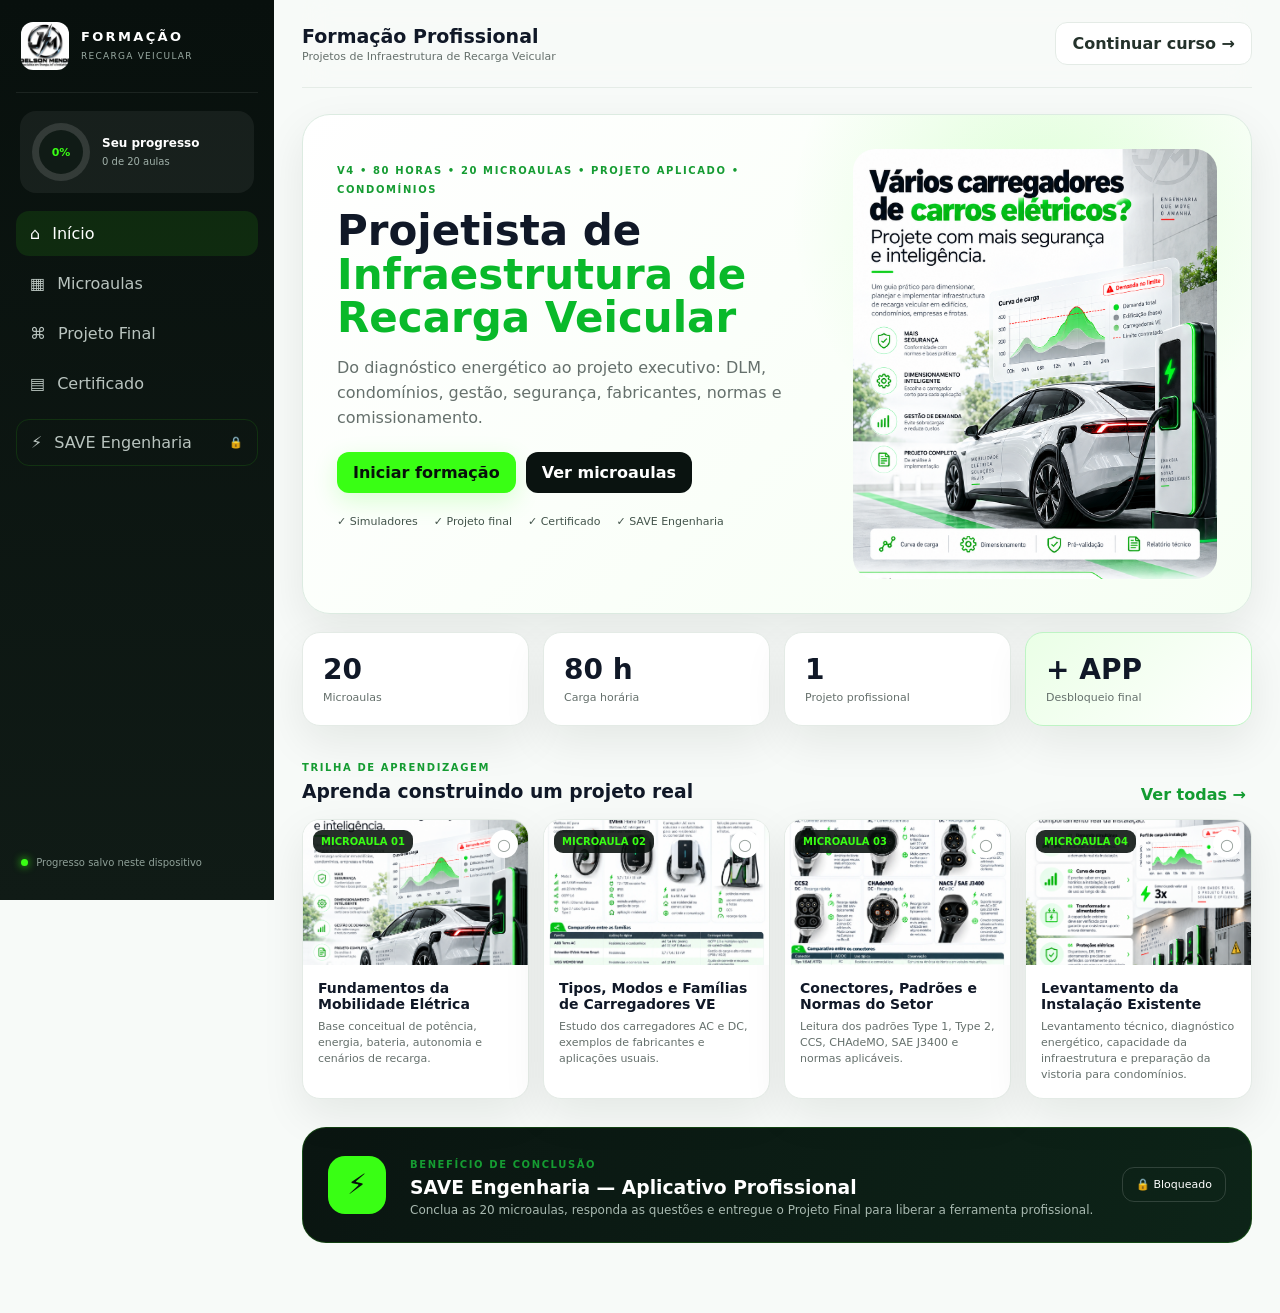
==== commit b897a82a: "Add files via upload" ====
--- a/index.html
+++ b/index.html
@@ -45,9 +45,9 @@
     <section id="view-home" class="view active">
       <div class="hero">
         <div class="hero-copy">
-          <span class="kicker">80 HORAS • 20 MICROAULAS • PROJETO APLICADO</span>
+          <span class="kicker">V4 • 80 HORAS • 20 MICROAULAS • PROJETO APLICADO • CONDOMÍNIOS</span>
           <h2>Projetista de <span>Infraestrutura de Recarga Veicular</span></h2>
-          <p>Do levantamento da instalação à curva de carga, DLM, fichas técnicas de fabricantes, normas e entrega do projeto.</p>
+          <p>Do diagnóstico energético ao projeto executivo: DLM, condomínios, gestão, segurança, fabricantes, normas e comissionamento.</p>
           <div class="hero-actions">
             <button class="btn primary" id="startBtn">Iniciar formação</button>
             <button class="btn dark" data-go="course">Ver microaulas</button>
--- a/styles.css
+++ b/styles.css
@@ -1,3 +1,6 @@
 *{box-sizing:border-box} :root{--bg:#f7faf8;--card:#fff;--text:#101827;--muted:#65706c;--line:#e4ebe6;--green:#39ff14;--green2:#00d92b;--green3:#eaffE6;--dark:#0a1310;--red:#ff4d4f;--amber:#f59e0b;--shadow:0 16px 44px rgba(10,25,17,.08);--radius:20px}html{scroll-behavior:smooth}body{margin:0;background:var(--bg);font-family:Inter,system-ui,-apple-system,"Segoe UI",sans-serif;color:var(--text)}button,input{font:inherit}.sidebar{position:fixed;inset:0 auto 0 0;width:274px;background:linear-gradient(180deg,#08100d,#101b16);color:#fff;padding:22px 16px;display:flex;flex-direction:column;z-index:30}.brand{display:flex;align-items:center;gap:12px;padding:0 5px 22px;border-bottom:1px solid rgba(255,255,255,.08)}.brand img{width:48px;height:48px;object-fit:cover;border-radius:12px;background:white}.brand strong{display:block;font-size:13px;letter-spacing:.18em}.brand small{font-size:9px;letter-spacing:.14em;color:#99aaa2}.side-progress{margin:18px 4px;padding:12px;background:rgba(255,255,255,.06);border-radius:16px;display:flex;align-items:center;gap:12px}.ring{--p:0;display:grid;place-items:center;width:58px;height:58px;border-radius:50%;background:conic-gradient(var(--green) calc(var(--p)*1%),rgba(255,255,255,.12) 0);position:relative}.ring:after{content:"";position:absolute;width:44px;height:44px;border-radius:50%;background:#101b16}.ring span{position:relative;z-index:2;font-size:11px;font-weight:900;color:var(--green)}.side-progress strong{display:block;font-size:12px}.side-progress small{color:#9fafA8;font-size:10px}.sidebar nav{display:flex;flex-direction:column;gap:5px}.nav-item{border:0;background:transparent;color:#b9c4bf;text-align:left;padding:13px 14px;border-radius:13px;display:flex;gap:12px;align-items:center}.nav-item:hover,.nav-item.active{background:rgba(57,255,20,.10);color:#fff}.nav-item.reward{border:1px solid rgba(57,255,20,.12);margin-top:8px}.nav-item em{margin-left:auto;font-style:normal;font-size:11px}.sidebar-foot{margin-top:auto;font-size:10px;color:#8fa098;padding:10px 5px}.online-dot{display:inline-block;width:7px;height:7px;border-radius:50%;background:var(--green);box-shadow:0 0 8px var(--green);margin-right:5px}.main{margin-left:274px;padding:0 28px 70px}.topbar{height:88px;position:sticky;top:0;z-index:20;background:rgba(247,250,248,.88);backdrop-filter:blur(14px);display:flex;align-items:center;border-bottom:1px solid rgba(228,235,230,.9);gap:14px}.topbar h1{margin:0;font-size:19px}.topbar p{margin:3px 0 0;font-size:11px;color:var(--muted)}.topbar .btn{margin-left:auto}.icon-btn{display:none;border:0;background:transparent;font-size:24px}.view{display:none;padding-top:26px}.view.active{display:block}.btn{border:0;border-radius:12px;padding:11px 16px;font-weight:800;cursor:pointer;display:inline-flex;align-items:center;justify-content:center;text-decoration:none}.btn.primary{background:var(--green);color:#07100b;box-shadow:0 8px 24px rgba(57,255,20,.18)}.btn.dark{background:var(--dark);color:#fff}.btn.outline{background:#fff;border:1px solid var(--line);color:#24322b}.btn.full{width:100%}.btn.big{padding:15px 22px;font-size:15px}.btn:disabled{opacity:.35;cursor:not-allowed}.hero{display:grid;grid-template-columns:1.15fr .85fr;gap:24px;background:radial-gradient(circle at 78% 20%,rgba(57,255,20,.14),transparent 30%),linear-gradient(135deg,#fff,#f6fff4);border:1px solid #dcebe1;border-radius:28px;padding:34px;box-shadow:var(--shadow);overflow:hidden}.hero-copy{padding:10px 0}.kicker{font-size:10px;letter-spacing:.16em;font-weight:900;color:#159c32}.hero h2{font-size:42px;line-height:1.04;margin:12px 0 14px}.hero h2 span,.reward-ready h2 span{color:#09b92a}.hero p{font-size:16px;line-height:1.55;color:var(--muted);max-width:720px}.hero-actions{display:flex;gap:10px;margin-top:22px}.trust-row{display:flex;gap:16px;flex-wrap:wrap;margin-top:22px;font-size:11px;color:#43544b}.hero-image{height:430px;border-radius:22px;overflow:hidden}.hero-image img{width:100%;height:100%;object-fit:cover}.stats{display:grid;grid-template-columns:repeat(4,1fr);gap:14px;margin:18px 0 30px}.stats article{background:#fff;border:1px solid var(--line);border-radius:18px;padding:20px;box-shadow:var(--shadow)}.stats strong{display:block;font-size:28px}.stats span{font-size:11px;color:var(--muted)}.stats .green{background:linear-gradient(135deg,#eaffE6,#fff);border-color:#bef4c4}.section-head{display:flex;align-items:flex-end;justify-content:space-between;margin:24px 0 14px}.section-head h2,.section-head h3{margin:6px 0 3px}.section-head p{margin:0;color:var(--muted);font-size:12px}.link-btn{border:0;background:transparent;color:#139c31;font-weight:800;cursor:pointer}.lesson-grid{display:grid;grid-template-columns:repeat(4,1fr);gap:14px}.lesson-card{background:#fff;border:1px solid var(--line);border-radius:18px;overflow:hidden;box-shadow:var(--shadow);cursor:pointer;transition:.2s}.lesson-card:hover{transform:translateY(-2px)}.lesson-thumb{height:145px;overflow:hidden;position:relative}.lesson-thumb img{width:100%;height:100%;object-fit:cover}.lesson-num{position:absolute;left:10px;top:10px;background:rgba(8,16,13,.88);color:var(--green);padding:6px 8px;border-radius:9px;font-size:10px;font-weight:900}.lesson-check{position:absolute;right:10px;top:10px;background:#fff;border-radius:50%;width:28px;height:28px;display:grid;place-items:center;color:#96a09b}.lesson-card.done .lesson-check{background:var(--green);color:#08100d}.lesson-body{padding:15px}.lesson-body h4{margin:0 0 7px;font-size:14px}.lesson-body p{margin:0;color:var(--muted);font-size:11px;line-height:1.45}.reward-banner{margin-top:28px;background:linear-gradient(110deg,#0a1511,#0d2418);color:#fff;border-radius:24px;padding:25px;display:grid;grid-template-columns:64px 1fr auto;gap:18px;align-items:center;border:1px solid rgba(57,255,20,.18)}.reward-icon{width:58px;height:58px;border-radius:17px;background:var(--green);color:#08100d;display:grid;place-items:center;font-size:28px}.reward-banner h3{margin:5px 0}.reward-banner p{margin:0;color:#a8b9b0;font-size:12px}.reward-status{border:1px solid rgba(255,255,255,.15);padding:10px 13px;border-radius:12px;font-size:11px}.lesson-list{display:flex;flex-direction:column;gap:10px}.lesson-row{background:#fff;border:1px solid var(--line);border-radius:16px;padding:14px 16px;display:grid;grid-template-columns:48px 1fr 120px;gap:15px;align-items:center;cursor:pointer}.lesson-row:hover{border-color:#b8eac1}.lesson-row .number{width:42px;height:42px;border-radius:12px;background:#eef6f0;display:grid;place-items:center;color:#159c32;font-weight:900}.lesson-row.done .number{background:var(--green);color:#08100d}.lesson-row h4{margin:0 0 4px}.lesson-row p{margin:0;color:var(--muted);font-size:11px}.lesson-row .status{text-align:right;font-size:10px;color:#819088}.lesson-view{max-width:1050px;margin:0 auto}.lesson-hero{background:#fff;border:1px solid var(--line);border-radius:26px;overflow:hidden;box-shadow:var(--shadow)}.lesson-hero-img{height:380px;overflow:hidden;position:relative}.lesson-hero-img img{width:100%;height:100%;object-fit:cover}.lesson-hero-overlay{position:absolute;inset:auto 0 0;background:linear-gradient(transparent,rgba(0,0,0,.78));padding:70px 30px 24px;color:#fff}.lesson-hero-overlay span{color:var(--green);font-weight:900;font-size:10px;letter-spacing:.16em}.lesson-hero-overlay h2{font-size:32px;margin:8px 0}.lesson-hero-overlay p{margin:0;max-width:760px;color:#e5ece8}.lesson-content{padding:28px;background:#fff}.lesson-section{margin-bottom:26px}.lesson-section h3{font-size:17px;margin:0 0 12px}.objective-list{display:grid;grid-template-columns:repeat(3,1fr);gap:10px}.objective{padding:14px;border-radius:14px;background:#f4f9f5;border:1px solid #e4eee7;font-size:12px;line-height:1.45}.theory{font-size:14px;line-height:1.7;color:#35433c}.formula{background:#0b1511;color:#fff;border-radius:18px;padding:20px;font-family:ui-monospace,SFMono-Regular,Menlo,monospace;border-left:5px solid var(--green);font-size:17px}.formula small{display:block;color:#9eb0a7;margin-bottom:8px;font-family:Inter,system-ui}.example,.activity{padding:18px;border-radius:16px;background:#f7fbf8;border:1px solid var(--line);line-height:1.55;font-size:13px}.activity{background:#efffed;border-color:#c9f6c8}.quiz{display:flex;flex-direction:column;gap:14px}.question{border:1px solid var(--line);border-radius:16px;padding:16px}.question strong{display:block;margin-bottom:10px}.options{display:flex;gap:8px;flex-wrap:wrap}.option{border:1px solid #dbe5de;background:#fff;padding:9px 12px;border-radius:10px;cursor:pointer;font-size:11px}.option.selected{border-color:var(--green2);background:#efffed}.option.correct{background:#dbffd6;border-color:#63e774}.option.wrong{background:#ffe6e6;border-color:#ff9b9b}.lesson-end-nav{display:grid;grid-template-columns:1fr 1fr 1fr;gap:10px;margin:18px 0}.lesson-end-nav .complete{background:var(--green)}.sticky-lesson-nav{position:fixed;left:294px;right:20px;bottom:14px;background:rgba(8,16,13,.94);backdrop-filter:blur(15px);border:1px solid rgba(57,255,20,.18);border-radius:18px;padding:9px;display:grid;grid-template-columns:1fr 1fr 1fr;gap:8px;z-index:25;box-shadow:0 16px 40px rgba(0,0,0,.2)}.sticky-lesson-nav.hidden{display:none}.sticky-lesson-nav .btn{padding:10px}.project-hero{background:linear-gradient(135deg,#fff,#efffed);border:1px solid #d8ecdc;border-radius:24px;padding:28px}.project-hero h2{margin:7px 0}.project-hero p{color:var(--muted)}.project-grid{display:grid;grid-template-columns:1.3fr .7fr;gap:18px;margin-top:18px}.panel{background:#fff;border:1px solid var(--line);border-radius:20px;padding:22px;box-shadow:var(--shadow)}.deliverables{display:flex;flex-direction:column;gap:9px}.deliverable{display:flex;gap:10px;align-items:flex-start;border:1px solid var(--line);border-radius:12px;padding:12px}.deliverable input{width:18px;height:18px;accent-color:#21d83e}.deliverable strong{font-size:12px}.deliverable small{display:block;color:var(--muted);margin-top:3px}.project-status-box{text-align:center;padding:20px}.big-lock{font-size:56px}.locked-screen{text-align:center;max-width:620px;margin:80px auto;background:#fff;border:1px solid var(--line);border-radius:24px;padding:40px;box-shadow:var(--shadow)}.locked-screen>div:first-child{font-size:60px}.unlock-progress{margin:20px auto;max-width:360px;text-align:left;font-size:11px}.unlock-progress div{height:8px;border-radius:10px;background:#e7eee9;overflow:hidden;margin-top:7px}.unlock-progress i{display:block;height:100%;background:var(--green);width:0}.hidden{display:none!important}.certificate-wrap{max-width:1000px;margin:auto}.certificate{background:#fff;border:8px solid #0c1512;outline:2px solid var(--green);outline-offset:-15px;padding:58px;text-align:center;min-height:650px}.cert-top{display:flex;align-items:center;justify-content:center;gap:15px;font-size:12px;letter-spacing:.17em}.cert-top img{width:65px;height:65px;object-fit:cover;border-radius:12px}.certificate h2{font-weight:400;margin-top:48px}.certificate h2 b{color:#10af2c}.certificate h3{font-size:34px;border-bottom:1px solid #cbd7cf;display:inline-block;padding:0 50px 8px}.certificate p{max-width:760px;margin:18px auto;line-height:1.6;color:#4c5b53}.cert-sign{display:flex;justify-content:space-between;margin-top:70px}.cert-sign div{width:42%;border-top:1px solid #8c9b93;padding-top:8px}.cert-sign span{display:block;color:#74827b;font-size:10px}.certificate-actions{display:flex;gap:12px;align-items:end;margin-top:16px}.certificate-actions label{flex:1;font-size:11px}.certificate-actions input{width:100%;padding:11px;border:1px solid var(--line);border-radius:10px;margin-top:5px}.reward-ready{text-align:center;max-width:900px;margin:20px auto}.reward-ready h2{font-size:38px}.reward-ready p{color:var(--muted);line-height:1.6;max-width:700px;margin:0 auto 22px}.reward-device{margin-top:28px;border-radius:24px;overflow:hidden;max-height:520px}.reward-device img{width:100%;height:100%;object-fit:cover}.toast{position:fixed;right:24px;bottom:24px;background:#101827;color:#fff;border-radius:12px;padding:12px 16px;opacity:0;transform:translateY(10px);pointer-events:none;transition:.2s;z-index:99}.toast.show{opacity:1;transform:none}@media(max-width:1200px){.lesson-grid{grid-template-columns:repeat(2,1fr)}}@media(max-width:900px){.sidebar{left:-290px;transition:.25s}.sidebar.open{left:0}.main{margin-left:0;padding:0 15px 90px}.icon-btn{display:block}.hero{grid-template-columns:1fr}.hero-image{height:330px}.stats{grid-template-columns:repeat(2,1fr)}.project-grid{grid-template-columns:1fr}.sticky-lesson-nav{left:10px;right:10px;bottom:8px}.objective-list{grid-template-columns:1fr}.lesson-row{grid-template-columns:45px 1fr}.lesson-row .status{display:none}}@media(max-width:600px){.topbar .outline{display:none}.hero{padding:22px 18px}.hero h2{font-size:31px}.lesson-grid,.stats{grid-template-columns:1fr}.reward-banner{grid-template-columns:52px 1fr}.reward-status{grid-column:1/-1}.lesson-hero-img{height:300px}.lesson-hero-overlay{padding:50px 18px 18px}.lesson-hero-overlay h2{font-size:25px}.lesson-content{padding:20px 16px}.lesson-end-nav,.sticky-lesson-nav{grid-template-columns:1fr 1fr}.lesson-end-nav .complete,.sticky-lesson-nav .complete{grid-column:1/-1;grid-row:1}.certificate{padding:38px 20px}.cert-sign{flex-direction:column;gap:40px}.cert-sign div{width:100%}}@media print{.sidebar,.topbar,.sticky-lesson-nav,.certificate-actions{display:none!important}.main{margin:0;padding:0}.view{display:none!important}#view-certificate{display:block!important;padding:0}.certificate-wrap{display:block!important}.certificate{border:6px solid #000;outline:2px solid #39ff14;min-height:95vh}}
 .pill-grid{display:flex;flex-wrap:wrap;gap:10px}.pill{display:inline-flex;padding:9px 12px;border-radius:999px;background:#efffed;border:1px solid #c9f6c8;font-size:11px;font-weight:700;color:#146c2a}.highlight-grid{display:grid;grid-template-columns:repeat(2,1fr);gap:12px}.highlight-item{padding:15px;border-radius:16px;background:linear-gradient(135deg,#fff,#f5fff4);border:1px solid #dceee0;font-size:12px;line-height:1.55}.support-figure{margin:0;background:#fff;border:1px solid var(--line);border-radius:20px;padding:16px;box-shadow:var(--shadow)}.support-figure img{width:100%;display:block;border-radius:14px}.support-figure figcaption{font-size:12px;color:var(--muted);margin-top:10px}.ref-grid{display:flex;flex-wrap:wrap;gap:10px}.ref-chip{display:inline-flex;padding:11px 14px;border-radius:12px;background:#09110e;color:#fff;text-decoration:none;font-size:11px;font-weight:700;border:1px solid rgba(57,255,20,.18)}.ref-chip:hover{background:#122019}.theory p{margin:0 0 14px}.theory p:last-child{margin-bottom:0}@media(max-width:900px){.highlight-grid{grid-template-columns:1fr}}
 .technical-section{border-top:1px solid var(--line);padding-top:24px}.technical-body{font-size:13px;line-height:1.65;color:#34443b}.technical-body ol,.technical-body ul{padding-left:22px}.technical-body li{margin:7px 0}.tech-equation,.calc-steps{background:#0b1511;color:#fff;border-radius:14px;padding:17px 18px;border-left:4px solid var(--green);font-family:ui-monospace,SFMono-Regular,Menlo,monospace;line-height:1.7}.tech-note{font-size:11px;color:#66766e;background:#f5f8f6;padding:10px;border-radius:10px}.warning-box{background:#fff3f3;border:1px solid #ffc7c7;border-left:5px solid var(--red);padding:16px;border-radius:14px;color:#6f2727}.tech-table-wrap{overflow:auto;border:1px solid var(--line);border-radius:14px}.tech-table{width:100%;border-collapse:collapse;font-size:11px}.tech-table th{background:#101b16;color:#fff;text-align:left;padding:10px}.tech-table td{padding:10px;border-top:1px solid #e4ebe6;vertical-align:top}.tech-table tr:nth-child(even) td{background:#f7fbf8}.check-matrix{display:grid;grid-template-columns:repeat(2,1fr);gap:9px}.check-matrix div{background:#f5faf6;border:1px solid #e1ebe4;border-radius:11px;padding:11px;font-size:11px}.simulator-box{background:linear-gradient(135deg,#f9fff8,#fff);border:1px solid #cfeeda;border-radius:20px;padding:20px}.sim-head{display:flex;align-items:flex-start;justify-content:space-between;gap:14px;margin-bottom:14px}.sim-head h3{margin:5px 0}.sim-head p{margin:0;color:var(--muted);font-size:11px}.sim-badge{font-size:9px;font-weight:900;letter-spacing:.12em;color:#0d7d2a;background:#e4ffdf;border:1px solid #baf3bd;border-radius:999px;padding:7px 9px}.sim-grid{display:grid;grid-template-columns:repeat(3,1fr);gap:10px}.sim-grid label{font-size:10px;font-weight:800;color:#3b4b43}.sim-grid input,.sim-grid select{width:100%;margin-top:5px;border:1px solid #d6e2d9;background:#fff;border-radius:10px;padding:9px;outline:none}.sim-calc{margin-top:12px}.sim-result{margin-top:14px;background:#0d1713;color:#eaf7ee;border-radius:14px;padding:15px;line-height:1.65;font-size:12px}.sim-result span{color:#a6b6ad;font-size:10px}.sim-result.ok{border-left:5px solid var(--green)}.sim-result.bad{border-left:5px solid var(--red)}.sim-checks{display:grid;grid-template-columns:repeat(2,1fr);gap:8px}.sim-checks label{background:#fff;border:1px solid var(--line);padding:10px;border-radius:10px;font-size:11px}.sim-checks input{accent-color:#28d643}.lesson-content .kicker{display:block}@media(max-width:850px){.sim-grid{grid-template-columns:repeat(2,1fr)}.check-matrix,.sim-checks{grid-template-columns:1fr}}@media(max-width:560px){.sim-grid{grid-template-columns:1fr}}
+
+/* V4 — implantação em condomínios e estudos de caso */
+.manufacturer-case{border:1px solid #bfe8ca;background:linear-gradient(135deg,#fbfffc,#efffed);border-radius:20px;padding:20px}.case-head{border-bottom:1px solid #d6ebdb;padding-bottom:12px;margin-bottom:14px}.case-head span{display:inline-block;font-size:9px;font-weight:900;letter-spacing:.14em;color:#12752b;background:#dfffe1;border-radius:999px;padding:6px 9px}.case-head h3{margin:8px 0 0}.case-source{margin-top:14px;padding:12px 14px;border-radius:13px;background:#fff;border-left:4px solid var(--green2);font-size:11px;line-height:1.55;color:#516159}.mini-checklist{display:grid;grid-template-columns:repeat(2,1fr);gap:8px}.mini-checklist span{padding:10px 12px;border:1px solid #dbe8de;border-radius:12px;background:#fff;font-size:11px}.mini-checklist span:before{content:'✓';color:#11b732;font-weight:900;margin-right:7px}.process-flow{display:grid;grid-template-columns:repeat(4,1fr);gap:10px}.process-flow span{position:relative;padding:14px 12px;border-radius:14px;background:#0b1511;color:#fff;font-size:11px;line-height:1.4;border-bottom:3px solid var(--green)}.arch-flow{display:flex;align-items:center;gap:8px;flex-wrap:wrap;margin-top:14px}.arch-flow span{padding:9px 12px;border:1px solid #bfe8ca;border-radius:10px;background:#efffed;font-weight:800;font-size:11px}.arch-flow b{color:#17b235}.source-ref{cursor:default;background:#153522!important;border-color:#2f7543!important}.technical-body ul{padding-left:20px}.technical-body li{margin:6px 0;line-height:1.5}@media(max-width:900px){.mini-checklist,.process-flow{grid-template-columns:1fr 1fr}}@media(max-width:600px){.mini-checklist,.process-flow{grid-template-columns:1fr}}
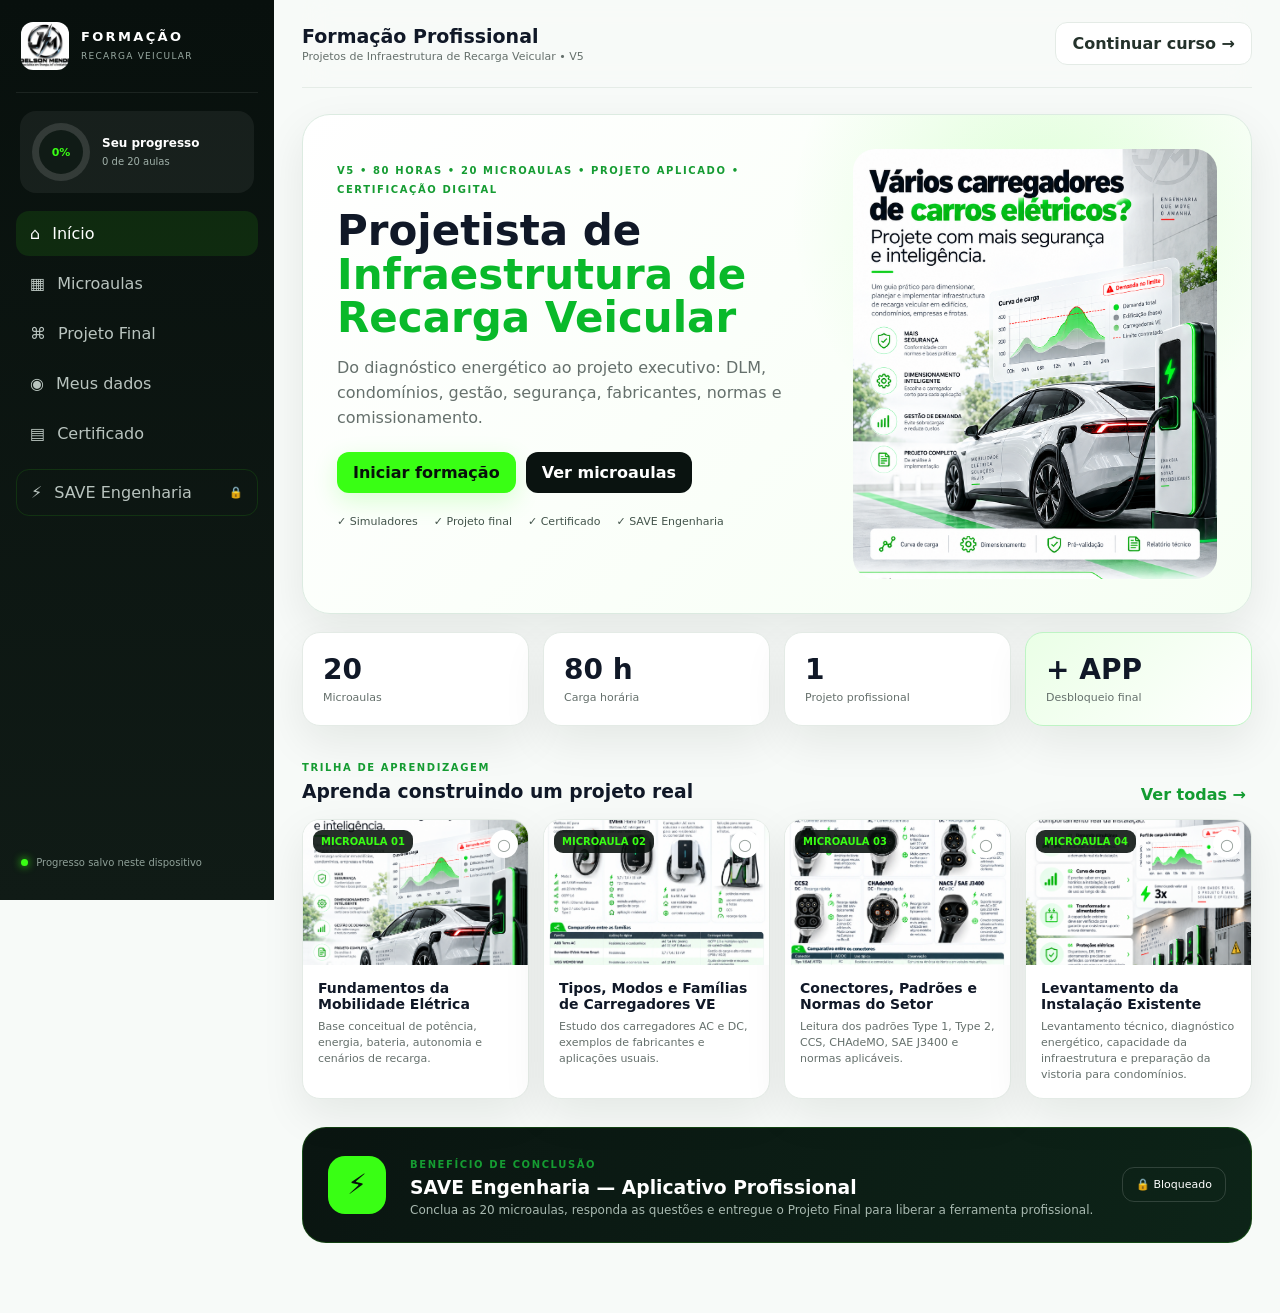
==== commit 7fd1da0c: "substituir os arquivos antigos." ====
--- a/index.html
+++ b/index.html
@@ -24,6 +24,7 @@
       <button class="nav-item active" data-view="home">⌂ <span>Início</span></button>
       <button class="nav-item" data-view="course">▦ <span>Microaulas</span></button>
       <button class="nav-item" data-view="project">⌘ <span>Projeto Final</span></button>
+      <button class="nav-item" data-view="profile">◉ <span>Meus dados</span></button>
       <button class="nav-item" data-view="certificate">▤ <span>Certificado</span></button>
       <button class="nav-item reward" data-view="reward">⚡ <span>SAVE Engenharia</span><em id="rewardLock">🔒</em></button>
     </nav>
@@ -37,7 +38,7 @@
       <button id="menuBtn" class="icon-btn">☰</button>
       <div>
         <h1 id="pageTitle">Formação Profissional</h1>
-        <p id="pageSubtitle">Projetos de Infraestrutura de Recarga Veicular</p>
+        <p id="pageSubtitle">Projetos de Infraestrutura de Recarga Veicular • V5</p>
       </div>
       <button class="btn outline" id="continueBtn">Continuar curso →</button>
     </header>
@@ -45,7 +46,7 @@
     <section id="view-home" class="view active">
       <div class="hero">
         <div class="hero-copy">
-          <span class="kicker">V4 • 80 HORAS • 20 MICROAULAS • PROJETO APLICADO • CONDOMÍNIOS</span>
+          <span class="kicker">V5 • 80 HORAS • 20 MICROAULAS • PROJETO APLICADO • CERTIFICAÇÃO DIGITAL</span>
           <h2>Projetista de <span>Infraestrutura de Recarga Veicular</span></h2>
           <p>Do diagnóstico energético ao projeto executivo: DLM, condomínios, gestão, segurança, fabricantes, normas e comissionamento.</p>
           <div class="hero-actions">
@@ -116,22 +117,86 @@
       </div>
     </section>
 
+    <section id="view-profile" class="view">
+      <div class="project-hero">
+        <span class="kicker">CADASTRO DO ALUNO</span>
+        <h2>Dados para certificado e histórico</h2>
+        <p>Preencha seus dados com atenção. O nome completo será utilizado no certificado de conclusão.</p>
+      </div>
+      <div class="profile-grid">
+        <article class="panel">
+          <form id="studentProfileForm" class="student-form">
+            <label>Nome completo *<input id="profileName" autocomplete="name" required placeholder="Nome completo"></label>
+            <label>E-mail *<input id="profileEmail" type="email" autocomplete="email" required placeholder="aluno@email.com"></label>
+            <div class="form-row"><label>Cidade *<input id="profileCity" required placeholder="Rio Branco"></label><label>UF *<input id="profileUF" required maxlength="2" placeholder="AC"></label></div>
+            <label>Telefone <input id="profilePhone" autocomplete="tel" placeholder="(68) 99999-9999"></label>
+            <label>CPF <span class="optional">opcional e não exibido no certificado</span><input id="profileCPF" inputmode="numeric" placeholder="000.000.000-00"></label>
+            <label class="consent"><input id="profileConsent" type="checkbox"> <span>Confirmo que os dados informados estão corretos e autorizo seu uso para emissão do certificado e histórico desta formação.</span></label>
+            <button class="btn primary" type="submit">Salvar meus dados</button>
+          </form>
+        </article>
+        <article class="panel profile-summary">
+          <span class="kicker">COMO SERÁ USADO</span>
+          <h3>Certificação digital</h3>
+          <p>Ao concluir 20/20 microaulas e o Projeto Final, você poderá confirmar os dados, emitir o certificado com código único, QR de consulta e histórico da formação.</p>
+          <div class="profile-security"><b>Privacidade</b><span>O CPF é opcional e não aparece no certificado. Na V5 local, os dados ficam neste dispositivo.</span></div>
+        </article>
+      </div>
+    </section>
+
     <section id="view-certificate" class="view">
       <div id="certificateLocked" class="locked-screen">
-        <div>▤</div><h2>Certificado bloqueado</h2><p>Conclua a formação e o projeto final.</p>
-      </div>
+        <div>▤</div><h2>Certificado bloqueado</h2>
+        <p>Conclua as 20 microaulas e confirme o Projeto Final.</p>
+        <div class="unlock-progress"><span id="certUnlockText">0/20 aulas</span><div><i id="certUnlockBar"></i></div></div>
+      </div>
+
+      <div id="certificateIssue" class="certificate-issue hidden">
+        <div class="project-hero">
+          <span class="kicker">FORMAÇÃO CONCLUÍDA</span>
+          <h2>Confirme seus dados antes de emitir</h2>
+          <p>Depois da emissão, o certificado recebe código único, data de conclusão e QR de consulta.</p>
+        </div>
+        <div class="issue-grid">
+          <article class="panel confirm-data" id="confirmStudentData"></article>
+          <article class="panel">
+            <h3>Requisitos atendidos</h3>
+            <div class="req-list"><span>✓ 20/20 microaulas</span><span>✓ 100 questões respondidas</span><span>✓ Projeto Final concluído</span><span>✓ Carga horária: 80 h</span></div>
+            <button class="btn primary full" id="issueCertificateBtn">Confirmar e gerar certificado</button>
+          </article>
+        </div>
+      </div>
+
       <div id="certificateReady" class="certificate-wrap hidden">
-        <div class="certificate" id="certificate">
-          <div class="cert-top"><img src="assets/logo-joelson.jpeg"><span>CERTIFICADO DE CONCLUSÃO</span></div>
-          <h2>Formação Profissional em<br><b>Projetos de Infraestrutura de Recarga Veicular</b></h2>
-          <p>Certificamos que</p>
-          <h3 id="certName">Aluno(a)</h3>
-          <p>concluiu a formação com carga horária total de <b>80 horas</b>, abrangendo análise de demanda, curva de carga, dimensionamento, proteções, DLM, documentação e projeto aplicado.</p>
-          <div class="cert-sign"><div><b>Joelson Mendes</b><span>Especialista em Energia, IoT e Indústria 4.0</span></div><div><b>80 horas</b><span>Carga horária</span></div></div>
-        </div>
-        <div class="certificate-actions">
-          <label>Nome do aluno<input id="studentName" placeholder="Digite o nome completo"></label>
-          <button class="btn primary" id="printCertBtn">Imprimir / Salvar PDF</button>
+        <div class="cert-toolbar no-print">
+          <div><span class="kicker">CERTIFICADO EMITIDO</span><strong id="toolbarCertCode"></strong></div>
+          <div class="toolbar-actions"><button class="btn outline" id="printHistoryBtn">Imprimir histórico</button><button class="btn primary" id="printCertBtn">Certificado + histórico PDF</button></div>
+        </div>
+
+        <div class="certificate-pages" id="certificatePages">
+          <section class="cert-page cert-front" id="certificate">
+            <div class="cert-border">
+              <div class="cert-top"><img src="assets/logo-joelson.jpeg" alt="Joelson Mendes"><span>CERTIFICADO DE CONCLUSÃO</span></div>
+              <div class="cert-course-tag">FORMAÇÃO PROFISSIONAL • 80 HORAS</div>
+              <h2>Projetos de Infraestrutura<br><b>de Recarga Veicular</b></h2>
+              <p class="certifies">Certificamos que</p>
+              <h3 id="certName">Aluno(a)</h3>
+              <p class="cert-copy">concluiu a formação profissional com carga horária total de <b>80 horas</b>, abrangendo análise de demanda, curva de carga, DLM, dimensionamento de circuitos, proteções elétricas, aterramento, especificação de SAVE, requisitos normativos, implantação em condomínios, gestão e projeto aplicado.</p>
+              <p class="cert-date" id="certDateText"></p>
+              <div class="cert-bottom">
+                <div class="cert-sign"><b>Joelson Mendes</b><span>Especialista em Energia, IoT e Indústria 4.0</span></div>
+                <div class="cert-verification"><img id="certQr" alt="QR de consulta"><div><b id="certCode"></b><span>QR de consulta do certificado</span><small id="certHashShort"></small></div></div>
+              </div>
+            </div>
+          </section>
+
+          <section class="cert-page cert-history" id="historyPage">
+            <div class="history-head"><img src="assets/logo-joelson.jpeg"><div><span>HISTÓRICO DA FORMAÇÃO</span><h2>Projetos de Infraestrutura de Recarga Veicular</h2></div></div>
+            <div class="history-student"><div><small>ALUNO(A)</small><strong id="historyName"></strong></div><div><small>CÓDIGO</small><strong id="historyCode"></strong></div><div><small>CONCLUSÃO</small><strong id="historyDate"></strong></div></div>
+            <table class="history-table"><thead><tr><th>#</th><th>Microaula</th><th>CH</th><th>Status</th></tr></thead><tbody id="historyBody"></tbody></table>
+            <div class="history-project"><b>Projeto Final:</b> Concluído • <b>Carga horária total:</b> 80 horas</div>
+            <div class="history-note">Conteúdo programático desenvolvido em microaulas técnicas com cálculos, atividades práticas, questões de fixação, estudos de caso e projeto integrador.</div>
+          </section>
         </div>
       </div>
     </section>
@@ -139,12 +204,12 @@
     <section id="view-reward" class="view">
       <div id="rewardLocked" class="locked-screen">
         <div>⚡</div><h2>SAVE Engenharia bloqueado</h2>
-        <p>Conclua as 20 microaulas e confirme o Projeto Final para liberar o acesso profissional.</p>
+        <p>Conclua a formação, confirme o Projeto Final e emita seu certificado para liberar o acesso profissional.</p>
         <div class="unlock-progress"><span id="unlockText">0/20 aulas</span><div><i id="unlockBar"></i></div></div>
       </div>
       <div id="rewardReady" class="reward-ready hidden">
         <span class="kicker">BENEFÍCIO LIBERADO</span>
-        <h2>Parabéns! Seu acesso ao <span>SAVE Engenharia</span> está liberado.</h2>
+        <h2>Certificado emitido. Seu acesso ao <span>SAVE Engenharia</span> está liberado.</h2>
         <p>Use a ferramenta como apoio aos seus projetos profissionais. Continue aplicando os fundamentos aprendidos e valide sempre as condições reais da instalação e as normas vigentes.</p>
         <a class="btn primary big" href="https://saevengenharia.vercel.app/" target="_blank" rel="noopener">Abrir SAVE Engenharia ↗</a>
         <div class="reward-device"><img src="assets/save-ferramenta.png" alt="SAVE Engenharia"></div>
@@ -153,6 +218,22 @@
   </main>
 </div>
 
+
+<div id="profileModal" class="modal-backdrop hidden no-print">
+  <div class="profile-modal">
+    <button class="modal-close" id="profileModalClose" aria-label="Fechar">×</button>
+    <span class="kicker">ANTES DE COMEÇAR</span>
+    <h2>Cadastre seus dados</h2>
+    <p>Esses dados serão usados no certificado e histórico ao final da formação.</p>
+    <form id="profileModalForm" class="student-form compact">
+      <label>Nome completo *<input id="modalName" required autocomplete="name"></label>
+      <label>E-mail *<input id="modalEmail" type="email" required autocomplete="email"></label>
+      <div class="form-row"><label>Cidade *<input id="modalCity" required></label><label>UF *<input id="modalUF" maxlength="2" required></label></div>
+      <label class="consent"><input id="modalConsent" type="checkbox"> <span>Confirmo meus dados para fins de certificação desta formação.</span></label>
+      <button class="btn primary full" type="submit">Salvar e iniciar</button>
+    </form>
+  </div>
+</div>
 <div id="stickyLessonNav" class="sticky-lesson-nav hidden"></div>
 <div id="toast" class="toast"></div>
 
--- a/styles.css
+++ b/styles.css
@@ -4,3 +4,8 @@
 
 /* V4 — implantação em condomínios e estudos de caso */
 .manufacturer-case{border:1px solid #bfe8ca;background:linear-gradient(135deg,#fbfffc,#efffed);border-radius:20px;padding:20px}.case-head{border-bottom:1px solid #d6ebdb;padding-bottom:12px;margin-bottom:14px}.case-head span{display:inline-block;font-size:9px;font-weight:900;letter-spacing:.14em;color:#12752b;background:#dfffe1;border-radius:999px;padding:6px 9px}.case-head h3{margin:8px 0 0}.case-source{margin-top:14px;padding:12px 14px;border-radius:13px;background:#fff;border-left:4px solid var(--green2);font-size:11px;line-height:1.55;color:#516159}.mini-checklist{display:grid;grid-template-columns:repeat(2,1fr);gap:8px}.mini-checklist span{padding:10px 12px;border:1px solid #dbe8de;border-radius:12px;background:#fff;font-size:11px}.mini-checklist span:before{content:'✓';color:#11b732;font-weight:900;margin-right:7px}.process-flow{display:grid;grid-template-columns:repeat(4,1fr);gap:10px}.process-flow span{position:relative;padding:14px 12px;border-radius:14px;background:#0b1511;color:#fff;font-size:11px;line-height:1.4;border-bottom:3px solid var(--green)}.arch-flow{display:flex;align-items:center;gap:8px;flex-wrap:wrap;margin-top:14px}.arch-flow span{padding:9px 12px;border:1px solid #bfe8ca;border-radius:10px;background:#efffed;font-weight:800;font-size:11px}.arch-flow b{color:#17b235}.source-ref{cursor:default;background:#153522!important;border-color:#2f7543!important}.technical-body ul{padding-left:20px}.technical-body li{margin:6px 0;line-height:1.5}@media(max-width:900px){.mini-checklist,.process-flow{grid-template-columns:1fr 1fr}}@media(max-width:600px){.mini-checklist,.process-flow{grid-template-columns:1fr}}
+
+/* V5 — Cadastro, certificação e histórico */
+.profile-grid,.issue-grid{display:grid;grid-template-columns:1.25fr .75fr;gap:18px;margin-top:18px}.student-form{display:grid;gap:14px}.student-form label{display:grid;gap:6px;font-size:11px;font-weight:800;color:#34433b}.student-form input{width:100%;padding:12px 13px;border:1px solid var(--line);border-radius:12px;background:#fff;color:var(--text);outline:none}.student-form input:focus{border-color:#49d864;box-shadow:0 0 0 3px rgba(57,255,20,.1)}.form-row{display:grid;grid-template-columns:1fr 110px;gap:12px}.optional{font-weight:500;color:var(--muted);font-size:9px}.consent{display:flex!important;align-items:flex-start;gap:9px;font-weight:500!important;line-height:1.45}.consent input{width:18px;height:18px;accent-color:#20d33b;flex:0 0 auto}.profile-summary p{color:var(--muted);line-height:1.6}.profile-security{margin-top:18px;padding:16px;border-radius:14px;background:#efffed;border:1px solid #ccefcf}.profile-security b,.profile-security span{display:block}.profile-security span{font-size:11px;color:#45604e;margin-top:5px}.modal-backdrop{position:fixed;inset:0;background:rgba(4,12,8,.76);backdrop-filter:blur(10px);z-index:120;display:grid;place-items:center;padding:20px}.profile-modal{width:min(560px,100%);background:#fff;border-radius:24px;padding:28px;box-shadow:0 30px 90px rgba(0,0,0,.35);position:relative}.profile-modal h2{margin:7px 0 6px;font-size:28px}.profile-modal>p{margin:0 0 18px;color:var(--muted)}.modal-close{position:absolute;right:14px;top:12px;border:0;background:#eef4ef;width:36px;height:36px;border-radius:50%;font-size:22px;cursor:pointer}.student-form.compact{gap:11px}.certificate-issue{max-width:1100px;margin:0 auto}.confirm-lines{display:grid;gap:11px;margin:15px 0}.confirm-lines span{padding:12px;border:1px solid var(--line);border-radius:12px;background:#f9fbf9}.confirm-lines small,.confirm-lines b{display:block}.confirm-lines small{font-size:9px;color:var(--muted);text-transform:uppercase;letter-spacing:.11em}.confirm-lines b{margin-top:4px}.req-list{display:grid;gap:10px;margin:15px 0 20px}.req-list span{padding:12px;border-radius:12px;background:#efffed;border:1px solid #d1f0d4;font-size:12px;font-weight:700}.cert-toolbar{display:flex;align-items:center;justify-content:space-between;gap:14px;margin-bottom:14px;background:#fff;border:1px solid var(--line);border-radius:18px;padding:13px 16px;box-shadow:var(--shadow)}.cert-toolbar strong{display:block;margin-top:4px}.toolbar-actions{display:flex;gap:9px}.certificate-pages{display:grid;gap:18px}.cert-page{background:#fff;box-shadow:var(--shadow);page-break-after:always}.cert-front{aspect-ratio:1.414/1;min-height:650px;padding:14px}.cert-border{height:100%;border:7px solid #0b1511;outline:2px solid var(--green);outline-offset:-15px;padding:44px 52px;display:flex;flex-direction:column;text-align:center}.cert-top{display:flex;align-items:center;justify-content:center;gap:14px;letter-spacing:.18em;font-size:11px}.cert-top img{width:64px;height:64px;object-fit:cover;border-radius:12px}.cert-course-tag{margin:34px auto 8px;color:#159c32;font-size:9px;font-weight:900;letter-spacing:.15em}.cert-front h2{font-size:30px;font-weight:400;margin:8px 0}.cert-front h2 b{color:#13ad2d}.certifies{color:var(--muted);margin:20px 0 7px}.cert-front h3{font-size:34px;margin:0 auto 15px;border-bottom:1px solid #cbd8cf;padding:0 42px 9px;display:inline-block}.cert-copy{max-width:780px;margin:0 auto;color:#4c5b53;line-height:1.55;font-size:12px}.cert-date{font-size:11px;margin-top:18px}.cert-bottom{margin-top:auto;display:flex;justify-content:space-between;align-items:end;gap:30px}.cert-sign{text-align:left;border-top:1px solid #92a198;padding-top:9px;min-width:290px}.cert-sign b,.cert-sign span{display:block}.cert-sign span{font-size:9px;color:#6d7e75}.cert-verification{display:flex;align-items:center;gap:10px;text-align:left}.cert-verification img{width:94px;height:94px;background:#fff;border:1px solid #d9e4dd;padding:4px}.cert-verification b,.cert-verification span,.cert-verification small{display:block}.cert-verification b{font-size:11px}.cert-verification span,.cert-verification small{font-size:8px;color:#74827b;margin-top:4px}.cert-history{padding:44px 48px;min-height:720px}.history-head{display:flex;align-items:center;gap:15px;border-bottom:2px solid #0b1511;padding-bottom:16px}.history-head img{width:58px;height:58px;border-radius:12px;object-fit:cover}.history-head span{font-size:9px;letter-spacing:.16em;color:#159c32;font-weight:900}.history-head h2{margin:4px 0 0;font-size:22px}.history-student{display:grid;grid-template-columns:2fr 1fr 1fr;gap:10px;margin:18px 0}.history-student>div{padding:11px 12px;background:#f5f9f6;border:1px solid var(--line);border-radius:11px}.history-student small,.history-student strong{display:block}.history-student small{font-size:8px;color:var(--muted);letter-spacing:.11em}.history-student strong{font-size:11px;margin-top:4px}.history-table{width:100%;border-collapse:collapse;font-size:9px}.history-table th{background:#0b1511;color:#fff;padding:8px;text-align:left}.history-table td{padding:7px 8px;border-bottom:1px solid #e4ebe6}.history-table tr:nth-child(even) td{background:#f7fbf8}.history-project{margin-top:14px;padding:12px;border-radius:12px;background:#efffed;border:1px solid #ccefcf;font-size:10px}.history-note{margin-top:10px;color:#687970;font-size:9px;line-height:1.5}.no-print{display:block}
+@media(max-width:900px){.profile-grid,.issue-grid{grid-template-columns:1fr}.cert-toolbar{align-items:flex-start;flex-direction:column}.cert-front{aspect-ratio:auto}.cert-border{padding:28px 22px}.cert-bottom{flex-direction:column;align-items:stretch}.cert-verification{justify-content:flex-start}.history-student{grid-template-columns:1fr}.toolbar-actions{width:100%;flex-wrap:wrap}.toolbar-actions .btn{flex:1}.form-row{grid-template-columns:1fr 85px}}
+@media print{body{background:#fff}.no-print,.sidebar,.topbar,.sticky-lesson-nav,.toast,.modal-backdrop{display:none!important}.main{margin:0!important;padding:0!important}.view{display:none!important}#view-certificate{display:block!important;padding:0!important}.certificate-wrap,.certificate-pages{display:block!important}.cert-page{box-shadow:none!important;margin:0!important;page-break-after:always}.cert-front{width:297mm;height:210mm;min-height:0;padding:8mm}.cert-border{padding:12mm 16mm}.cert-history{width:210mm;min-height:297mm;padding:14mm}.print-cert-only .cert-history{display:none!important}.print-history-only .cert-front{display:none!important}.print-history-only .cert-history{display:block!important}}
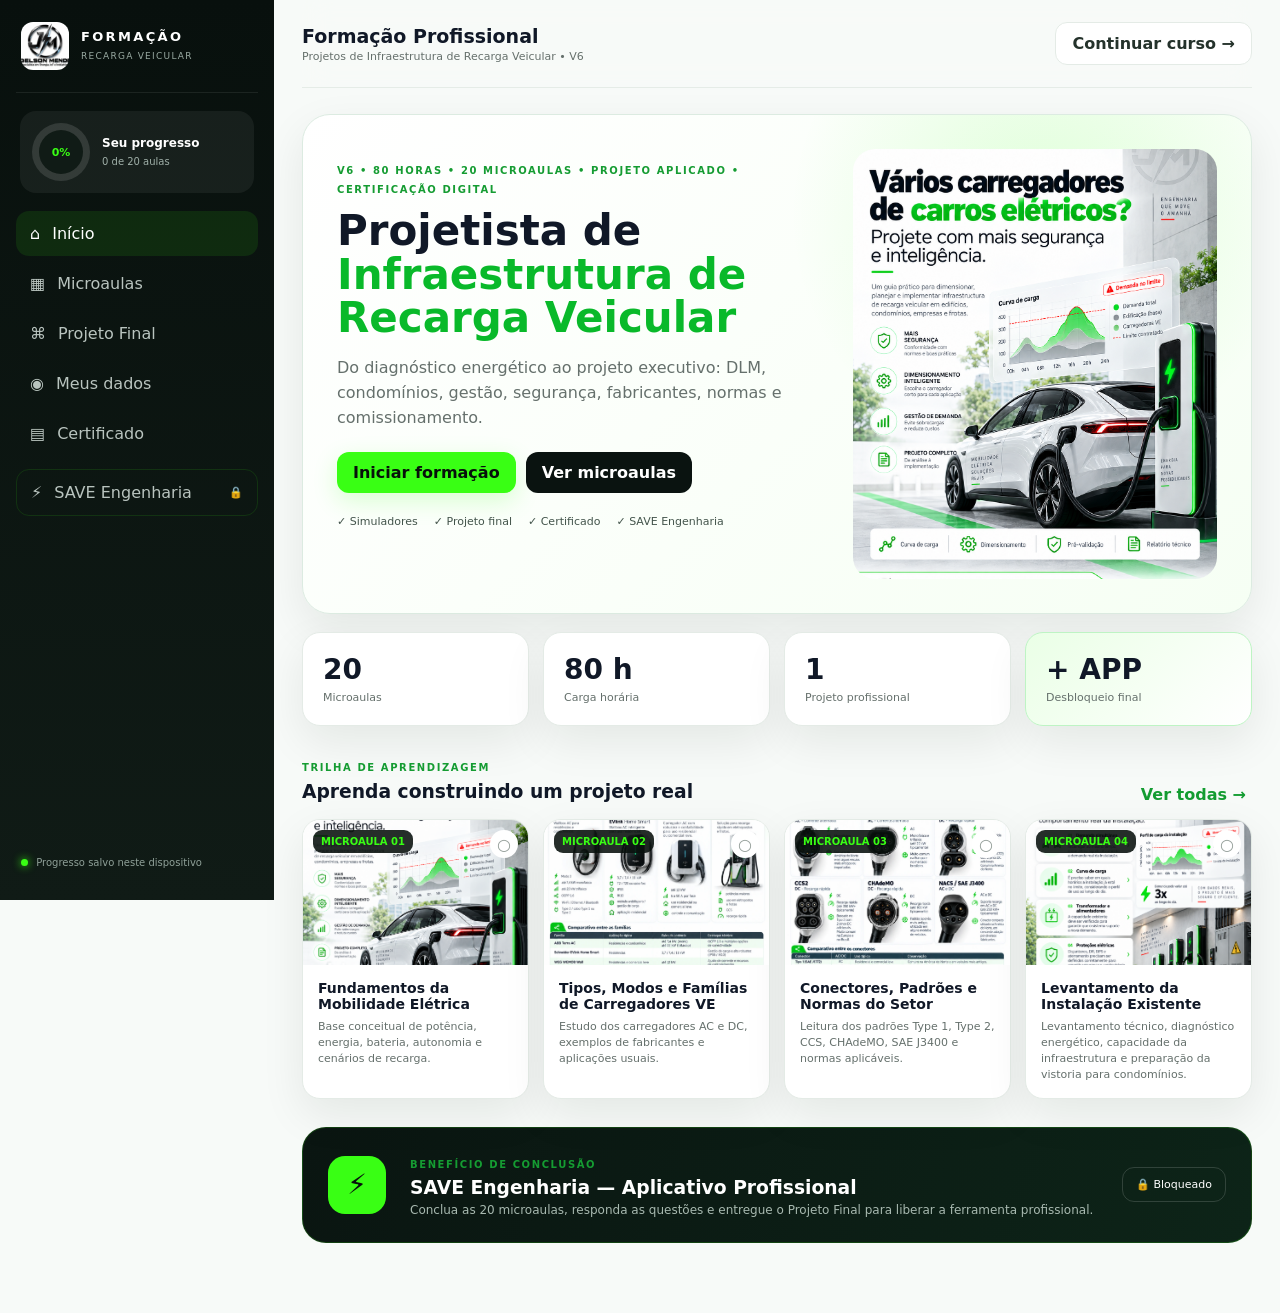
==== commit d0bab83a: "substituir os arquivos antigos." ====
--- a/index.html
+++ b/index.html
@@ -38,7 +38,7 @@
       <button id="menuBtn" class="icon-btn">☰</button>
       <div>
         <h1 id="pageTitle">Formação Profissional</h1>
-        <p id="pageSubtitle">Projetos de Infraestrutura de Recarga Veicular • V5</p>
+        <p id="pageSubtitle">Projetos de Infraestrutura de Recarga Veicular • V6</p>
       </div>
       <button class="btn outline" id="continueBtn">Continuar curso →</button>
     </header>
@@ -46,7 +46,7 @@
     <section id="view-home" class="view active">
       <div class="hero">
         <div class="hero-copy">
-          <span class="kicker">V5 • 80 HORAS • 20 MICROAULAS • PROJETO APLICADO • CERTIFICAÇÃO DIGITAL</span>
+          <span class="kicker">V6 • 80 HORAS • 20 MICROAULAS • PROJETO APLICADO • CERTIFICAÇÃO DIGITAL</span>
           <h2>Projetista de <span>Infraestrutura de Recarga Veicular</span></h2>
           <p>Do diagnóstico energético ao projeto executivo: DLM, condomínios, gestão, segurança, fabricantes, normas e comissionamento.</p>
           <div class="hero-actions">
@@ -130,7 +130,7 @@
             <label>E-mail *<input id="profileEmail" type="email" autocomplete="email" required placeholder="aluno@email.com"></label>
             <div class="form-row"><label>Cidade *<input id="profileCity" required placeholder="Rio Branco"></label><label>UF *<input id="profileUF" required maxlength="2" placeholder="AC"></label></div>
             <label>Telefone <input id="profilePhone" autocomplete="tel" placeholder="(68) 99999-9999"></label>
-            <label>CPF <span class="optional">opcional e não exibido no certificado</span><input id="profileCPF" inputmode="numeric" placeholder="000.000.000-00"></label>
+            <label>CPF <span class="optional">opcional; se informado, será exibido no certificado</span><input id="profileCPF" inputmode="numeric" placeholder="000.000.000-00"></label>
             <label class="consent"><input id="profileConsent" type="checkbox"> <span>Confirmo que os dados informados estão corretos e autorizo seu uso para emissão do certificado e histórico desta formação.</span></label>
             <button class="btn primary" type="submit">Salvar meus dados</button>
           </form>
@@ -139,7 +139,7 @@
           <span class="kicker">COMO SERÁ USADO</span>
           <h3>Certificação digital</h3>
           <p>Ao concluir 20/20 microaulas e o Projeto Final, você poderá confirmar os dados, emitir o certificado com código único, QR de consulta e histórico da formação.</p>
-          <div class="profile-security"><b>Privacidade</b><span>O CPF é opcional e não aparece no certificado. Na V5 local, os dados ficam neste dispositivo.</span></div>
+          <div class="profile-security"><b>Privacidade</b><span>O CPF é opcional e não aparece no certificado. Na V6 local, os dados ficam neste dispositivo. O CPF, se informado, poderá constar no certificado conforme sua autorização.</span></div>
         </article>
       </div>
     </section>
@@ -174,28 +174,62 @@
         </div>
 
         <div class="certificate-pages" id="certificatePages">
-          <section class="cert-page cert-front" id="certificate">
-            <div class="cert-border">
-              <div class="cert-top"><img src="assets/logo-joelson.jpeg" alt="Joelson Mendes"><span>CERTIFICADO DE CONCLUSÃO</span></div>
-              <div class="cert-course-tag">FORMAÇÃO PROFISSIONAL • 80 HORAS</div>
-              <h2>Projetos de Infraestrutura<br><b>de Recarga Veicular</b></h2>
-              <p class="certifies">Certificamos que</p>
-              <h3 id="certName">Aluno(a)</h3>
-              <p class="cert-copy">concluiu a formação profissional com carga horária total de <b>80 horas</b>, abrangendo análise de demanda, curva de carga, DLM, dimensionamento de circuitos, proteções elétricas, aterramento, especificação de SAVE, requisitos normativos, implantação em condomínios, gestão e projeto aplicado.</p>
-              <p class="cert-date" id="certDateText"></p>
-              <div class="cert-bottom">
-                <div class="cert-sign"><b>Joelson Mendes</b><span>Especialista em Energia, IoT e Indústria 4.0</span></div>
-                <div class="cert-verification"><img id="certQr" alt="QR de consulta"><div><b id="certCode"></b><span>QR de consulta do certificado</span><small id="certHashShort"></small></div></div>
+          <section class="cert-page cert-front cert-institutional" id="certificate">
+            <div class="cert-frame-cyan"></div>
+            <span class="corner-mark c1"></span><span class="corner-mark c2"></span><span class="corner-mark c3"></span><span class="corner-mark c4"></span>
+
+            <header class="inst-cert-header">
+              <img src="assets/logo-joelson.jpeg" class="inst-cert-logo" alt="Joelson Mendes">
+              <div class="inst-cert-heading">CERTIFICADO DE CONCLUSÃO</div>
+              <div class="inst-cert-numberbox">
+                <small>Certificado nº</small><strong id="certNumber"></strong><span id="certArtTrtTop">TRT/ART: —</span>
               </div>
+            </header>
+
+            <div class="inst-cert-main">
+              <h1>PROJETOS DE INFRAESTRUTURA<br>DE RECARGA VEICULAR</h1>
+              <div class="inst-rule"></div>
+              <p class="inst-certifies">Certificamos que</p>
+              <h2 id="certName">Aluno(a)</h2>
+              <p class="inst-cpf" id="certCPF"></p>
+              <p class="inst-copy">concluiu com aproveitamento a <b>Formação Profissional em Projetos de Infraestrutura de Recarga Veicular</b>, com carga horária total de <b>80 horas</b>, na modalidade <b id="certMode"></b>, realizada no período de <b id="certPeriod"></b>, em <b id="certLocation"></b>.</p>
+              <p class="inst-result">Resultado: <b>APROVADO(A)</b></p>
+              <div class="inst-refstrip">ABNT NBR 17019 • ABNT NBR 5410 • NR-10 • IEC 61851 • IEC 62196 • NDU 042 Energisa</div>
             </div>
+
+            <div class="inst-signatures">
+              <div class="inst-sign"><div class="sign-line"></div><strong id="certInstructor"></strong><span id="certInstructorRole"></span><em>INSTRUTOR</em></div>
+              <div class="inst-sign"><div class="sign-line"></div><strong id="certStudentSign"></strong><span>Assinatura do aluno</span><em>ALUNO</em></div>
+              <div class="inst-sign"><div class="sign-line"></div><strong id="certResponsible"></strong><span id="certResponsibleRole"></span><small id="certArtTrtSign"></small><em>RESPONSÁVEL TÉCNICO</em></div>
+            </div>
+
+            <footer class="inst-cert-footer"><span id="certIssueFoot"></span><span id="certOrganization"></span><span id="certAuthFoot"></span></footer>
           </section>
 
-          <section class="cert-page cert-history" id="historyPage">
-            <div class="history-head"><img src="assets/logo-joelson.jpeg"><div><span>HISTÓRICO DA FORMAÇÃO</span><h2>Projetos de Infraestrutura de Recarga Veicular</h2></div></div>
-            <div class="history-student"><div><small>ALUNO(A)</small><strong id="historyName"></strong></div><div><small>CÓDIGO</small><strong id="historyCode"></strong></div><div><small>CONCLUSÃO</small><strong id="historyDate"></strong></div></div>
-            <table class="history-table"><thead><tr><th>#</th><th>Microaula</th><th>CH</th><th>Status</th></tr></thead><tbody id="historyBody"></tbody></table>
-            <div class="history-project"><b>Projeto Final:</b> Concluído • <b>Carga horária total:</b> 80 horas</div>
-            <div class="history-note">Conteúdo programático desenvolvido em microaulas técnicas com cálculos, atividades práticas, questões de fixação, estudos de caso e projeto integrador.</div>
+          <section class="cert-page cert-annex" id="historyPage">
+            <div class="cert-frame-cyan"></div>
+            <header class="annex-header">
+              <img src="assets/logo-joelson.jpeg" alt="Joelson Mendes">
+              <div><span>ANEXO AO CERTIFICADO</span><h2>Conteúdo programático — Projetos de<br>Infraestrutura de Recarga Veicular</h2><small>Certificado nº <b id="annexCode"></b> • Aluno: <b id="historyName"></b></small></div>
+              <div class="hours-circle"><b>80</b><span>HORAS</span></div>
+            </header>
+            <div class="annex-rule"></div>
+            <div class="annex-layout">
+              <div class="program-area">
+                <h3>CONTEÚDO PROGRAMÁTICO</h3>
+                <div class="program-columns" id="programBody"></div>
+              </div>
+              <aside class="annex-meta">
+                <div class="meta-card"><small>PERÍODO</small><strong id="annexPeriod"></strong></div>
+                <div class="meta-card"><small>LOCAL</small><strong id="annexLocation"></strong><span>Rio Branco/AC</span></div>
+                <div class="meta-card"><small>MODALIDADE</small><strong id="annexMode"></strong><span>Formação profissional</span></div>
+                <div class="meta-card"><small>INSTRUTOR</small><strong id="annexInstructor"></strong><span id="annexInstructorRole"></span></div>
+                <div class="meta-card"><small>RESPONSABILIDADE TÉCNICA</small><strong id="annexResponsible"></strong><span id="annexResponsibleRole"></span><span id="annexArtTrt"></span></div>
+                <div class="meta-card auth-card"><small>CONTROLE DE AUTENTICIDADE</small><strong id="historyCode"></strong><img id="certQr" alt="QR de validação"><span id="certHashShort"></span></div>
+              </aside>
+            </div>
+            <footer class="annex-footer"><span id="annexOrganization"></span><span>Este anexo integra o certificado de conclusão e registra o conteúdo programático.</span></footer>
+            <span id="historyDate" class="hidden"></span>
           </section>
         </div>
       </div>
--- a/styles.css
+++ b/styles.css
@@ -9,3 +9,17 @@
 .profile-grid,.issue-grid{display:grid;grid-template-columns:1.25fr .75fr;gap:18px;margin-top:18px}.student-form{display:grid;gap:14px}.student-form label{display:grid;gap:6px;font-size:11px;font-weight:800;color:#34433b}.student-form input{width:100%;padding:12px 13px;border:1px solid var(--line);border-radius:12px;background:#fff;color:var(--text);outline:none}.student-form input:focus{border-color:#49d864;box-shadow:0 0 0 3px rgba(57,255,20,.1)}.form-row{display:grid;grid-template-columns:1fr 110px;gap:12px}.optional{font-weight:500;color:var(--muted);font-size:9px}.consent{display:flex!important;align-items:flex-start;gap:9px;font-weight:500!important;line-height:1.45}.consent input{width:18px;height:18px;accent-color:#20d33b;flex:0 0 auto}.profile-summary p{color:var(--muted);line-height:1.6}.profile-security{margin-top:18px;padding:16px;border-radius:14px;background:#efffed;border:1px solid #ccefcf}.profile-security b,.profile-security span{display:block}.profile-security span{font-size:11px;color:#45604e;margin-top:5px}.modal-backdrop{position:fixed;inset:0;background:rgba(4,12,8,.76);backdrop-filter:blur(10px);z-index:120;display:grid;place-items:center;padding:20px}.profile-modal{width:min(560px,100%);background:#fff;border-radius:24px;padding:28px;box-shadow:0 30px 90px rgba(0,0,0,.35);position:relative}.profile-modal h2{margin:7px 0 6px;font-size:28px}.profile-modal>p{margin:0 0 18px;color:var(--muted)}.modal-close{position:absolute;right:14px;top:12px;border:0;background:#eef4ef;width:36px;height:36px;border-radius:50%;font-size:22px;cursor:pointer}.student-form.compact{gap:11px}.certificate-issue{max-width:1100px;margin:0 auto}.confirm-lines{display:grid;gap:11px;margin:15px 0}.confirm-lines span{padding:12px;border:1px solid var(--line);border-radius:12px;background:#f9fbf9}.confirm-lines small,.confirm-lines b{display:block}.confirm-lines small{font-size:9px;color:var(--muted);text-transform:uppercase;letter-spacing:.11em}.confirm-lines b{margin-top:4px}.req-list{display:grid;gap:10px;margin:15px 0 20px}.req-list span{padding:12px;border-radius:12px;background:#efffed;border:1px solid #d1f0d4;font-size:12px;font-weight:700}.cert-toolbar{display:flex;align-items:center;justify-content:space-between;gap:14px;margin-bottom:14px;background:#fff;border:1px solid var(--line);border-radius:18px;padding:13px 16px;box-shadow:var(--shadow)}.cert-toolbar strong{display:block;margin-top:4px}.toolbar-actions{display:flex;gap:9px}.certificate-pages{display:grid;gap:18px}.cert-page{background:#fff;box-shadow:var(--shadow);page-break-after:always}.cert-front{aspect-ratio:1.414/1;min-height:650px;padding:14px}.cert-border{height:100%;border:7px solid #0b1511;outline:2px solid var(--green);outline-offset:-15px;padding:44px 52px;display:flex;flex-direction:column;text-align:center}.cert-top{display:flex;align-items:center;justify-content:center;gap:14px;letter-spacing:.18em;font-size:11px}.cert-top img{width:64px;height:64px;object-fit:cover;border-radius:12px}.cert-course-tag{margin:34px auto 8px;color:#159c32;font-size:9px;font-weight:900;letter-spacing:.15em}.cert-front h2{font-size:30px;font-weight:400;margin:8px 0}.cert-front h2 b{color:#13ad2d}.certifies{color:var(--muted);margin:20px 0 7px}.cert-front h3{font-size:34px;margin:0 auto 15px;border-bottom:1px solid #cbd8cf;padding:0 42px 9px;display:inline-block}.cert-copy{max-width:780px;margin:0 auto;color:#4c5b53;line-height:1.55;font-size:12px}.cert-date{font-size:11px;margin-top:18px}.cert-bottom{margin-top:auto;display:flex;justify-content:space-between;align-items:end;gap:30px}.cert-sign{text-align:left;border-top:1px solid #92a198;padding-top:9px;min-width:290px}.cert-sign b,.cert-sign span{display:block}.cert-sign span{font-size:9px;color:#6d7e75}.cert-verification{display:flex;align-items:center;gap:10px;text-align:left}.cert-verification img{width:94px;height:94px;background:#fff;border:1px solid #d9e4dd;padding:4px}.cert-verification b,.cert-verification span,.cert-verification small{display:block}.cert-verification b{font-size:11px}.cert-verification span,.cert-verification small{font-size:8px;color:#74827b;margin-top:4px}.cert-history{padding:44px 48px;min-height:720px}.history-head{display:flex;align-items:center;gap:15px;border-bottom:2px solid #0b1511;padding-bottom:16px}.history-head img{width:58px;height:58px;border-radius:12px;object-fit:cover}.history-head span{font-size:9px;letter-spacing:.16em;color:#159c32;font-weight:900}.history-head h2{margin:4px 0 0;font-size:22px}.history-student{display:grid;grid-template-columns:2fr 1fr 1fr;gap:10px;margin:18px 0}.history-student>div{padding:11px 12px;background:#f5f9f6;border:1px solid var(--line);border-radius:11px}.history-student small,.history-student strong{display:block}.history-student small{font-size:8px;color:var(--muted);letter-spacing:.11em}.history-student strong{font-size:11px;margin-top:4px}.history-table{width:100%;border-collapse:collapse;font-size:9px}.history-table th{background:#0b1511;color:#fff;padding:8px;text-align:left}.history-table td{padding:7px 8px;border-bottom:1px solid #e4ebe6}.history-table tr:nth-child(even) td{background:#f7fbf8}.history-project{margin-top:14px;padding:12px;border-radius:12px;background:#efffed;border:1px solid #ccefcf;font-size:10px}.history-note{margin-top:10px;color:#687970;font-size:9px;line-height:1.5}.no-print{display:block}
 @media(max-width:900px){.profile-grid,.issue-grid{grid-template-columns:1fr}.cert-toolbar{align-items:flex-start;flex-direction:column}.cert-front{aspect-ratio:auto}.cert-border{padding:28px 22px}.cert-bottom{flex-direction:column;align-items:stretch}.cert-verification{justify-content:flex-start}.history-student{grid-template-columns:1fr}.toolbar-actions{width:100%;flex-wrap:wrap}.toolbar-actions .btn{flex:1}.form-row{grid-template-columns:1fr 85px}}
 @media print{body{background:#fff}.no-print,.sidebar,.topbar,.sticky-lesson-nav,.toast,.modal-backdrop{display:none!important}.main{margin:0!important;padding:0!important}.view{display:none!important}#view-certificate{display:block!important;padding:0!important}.certificate-wrap,.certificate-pages{display:block!important}.cert-page{box-shadow:none!important;margin:0!important;page-break-after:always}.cert-front{width:297mm;height:210mm;min-height:0;padding:8mm}.cert-border{padding:12mm 16mm}.cert-history{width:210mm;min-height:297mm;padding:14mm}.print-cert-only .cert-history{display:none!important}.print-history-only .cert-front{display:none!important}.print-history-only .cert-history{display:block!important}}
+
+
+/* V6 — certificado institucional inspirado no modelo oficial de duas páginas */
+:root{--cert-cyan:#16bfe7;--cert-ink:#11171d;--cert-soft:#eef9fd}
+.cert-page{position:relative;overflow:hidden;background:#fff;color:var(--cert-ink)}
+.cert-institutional,.cert-annex{aspect-ratio:1.414/1;min-height:700px;padding:38px 46px;box-shadow:var(--shadow)}
+.cert-frame-cyan{position:absolute;inset:24px;border:1.8px solid var(--cert-cyan);pointer-events:none}
+.corner-mark{position:absolute;width:88px;height:88px;pointer-events:none}.corner-mark:before,.corner-mark:after{content:"";position:absolute;background:#3f474e}.corner-mark:before{width:88px;height:3px}.corner-mark:after{width:3px;height:88px}.c1{left:10px;top:10px}.c2{right:10px;top:10px;transform:rotate(90deg)}.c3{left:10px;bottom:10px;transform:rotate(-90deg)}.c4{right:10px;bottom:10px;transform:rotate(180deg)}
+.inst-cert-header{height:115px;display:grid;grid-template-columns:260px 1fr 240px;align-items:center;gap:20px;position:relative;z-index:2}.inst-cert-logo{width:170px;max-height:100px;object-fit:contain}.inst-cert-heading{text-align:center;font-weight:900;letter-spacing:.35em;color:#077fa5;font-size:12px}.inst-cert-numberbox{justify-self:end;width:215px;background:linear-gradient(90deg,#fff,#edf8fd);border-left:4px solid var(--cert-cyan);padding:14px 18px;text-align:right}.inst-cert-numberbox small,.inst-cert-numberbox strong,.inst-cert-numberbox span{display:block}.inst-cert-numberbox small{font-size:9px;color:#68727a}.inst-cert-numberbox strong{font-size:14px;margin:3px 0}.inst-cert-numberbox span{font-size:8px;color:#69767e}
+.inst-cert-main{text-align:center;padding:0 65px}.inst-cert-main h1{font-size:39px;line-height:1.05;letter-spacing:.13em;margin:8px 0 10px}.inst-rule{height:2px;background:var(--cert-cyan);margin:0 25px 12px}.inst-certifies{font-family:Georgia,serif;font-style:italic;color:#67717a;margin:6px 0;font-size:16px}.inst-cert-main h2{font-family:Georgia,serif;font-size:30px;margin:6px 0 5px}.inst-cpf{font-size:11px;margin:0 0 13px;color:#6e7780}.inst-copy{font-family:Georgia,serif;font-size:13px;line-height:1.5;margin:0 auto;max-width:1000px}.inst-result{font-size:11px;color:#68727a}.inst-refstrip{display:inline-block;background:#eef9fd;border-radius:20px;padding:6px 16px;color:#5d7781;font-size:8px;margin-top:1px}
+.inst-signatures{display:grid;grid-template-columns:repeat(3,1fr);gap:30px;align-items:end;margin:55px 20px 0}.inst-sign{text-align:center;min-width:0}.sign-line{border-top:1px solid #5d6368;margin-bottom:8px}.inst-sign strong,.inst-sign span,.inst-sign small,.inst-sign em{display:block}.inst-sign strong{font-size:10px}.inst-sign span,.inst-sign small{font-size:7.5px;color:#6d767c;margin-top:2px}.inst-sign em{font-style:normal;color:#0684aa;font-size:8px;font-weight:900;letter-spacing:.08em;margin-top:9px}.inst-cert-footer{position:absolute;left:72px;right:72px;bottom:28px;border-top:1px solid #d8e0e4;padding-top:5px;display:grid;grid-template-columns:1fr 1fr 1fr;color:#8a959b;font-size:6.5px}.inst-cert-footer span:nth-child(2){text-align:center}.inst-cert-footer span:nth-child(3){text-align:right}
+.cert-annex{padding:44px 58px}.annex-header{display:grid;grid-template-columns:150px 1fr 120px;gap:18px;align-items:center}.annex-header>img{width:135px;max-height:90px;object-fit:contain}.annex-header>div:nth-child(2)>span{font-size:9px;letter-spacing:.18em;color:#0786aa;font-weight:900}.annex-header h2{font-size:25px;line-height:1.15;margin:7px 0 6px}.annex-header small{font-size:8px;color:#6b747b}.hours-circle{width:90px;height:90px;border:2px solid var(--cert-cyan);border-radius:50%;display:grid;place-content:center;text-align:center;justify-self:end}.hours-circle b{font-size:25px}.hours-circle span{font-size:8px;letter-spacing:.12em}.annex-rule{height:2px;background:var(--cert-cyan);margin:15px 0 23px}.annex-layout{display:grid;grid-template-columns:minmax(0,1fr) 250px;gap:30px}.program-area h3{font-size:16px;letter-spacing:.08em;margin:0 0 18px}.program-columns{display:grid;grid-template-columns:1fr 1fr;gap:28px}.program-columns ol{margin:0;padding-left:23px}.program-columns li{font-family:Georgia,serif;font-size:9.5px;line-height:1.35;margin:0 0 12px;padding-left:2px}.program-columns li b{font-weight:400}.program-columns li span{display:block;color:#667078;font-family:Inter,system-ui;font-size:7px;line-height:1.25;margin-top:2px}.annex-meta{display:grid;gap:10px}.meta-card{border:1px solid #d7dde1;border-left:4px solid var(--cert-cyan);border-radius:7px;padding:11px 12px;background:#fff}.meta-card small,.meta-card strong,.meta-card span{display:block}.meta-card small{font-size:7px;letter-spacing:.08em;color:#0786aa;font-weight:900}.meta-card strong{font-size:10px;margin-top:5px}.meta-card span{font-size:7.5px;color:#748087;margin-top:3px}.auth-card{background:#101b25;color:#fff;border:none;border-left:4px solid var(--cert-cyan);display:grid;grid-template-columns:1fr 64px;column-gap:8px}.auth-card small,.auth-card strong,.auth-card span{grid-column:1}.auth-card strong{color:#32d1ef;font-size:12px}.auth-card img{grid-column:2;grid-row:1/4;width:62px;height:62px;background:white;padding:3px}.annex-footer{position:absolute;left:72px;right:72px;bottom:28px;border-top:1px solid #d8e0e4;padding-top:5px;display:flex;justify-content:space-between;color:#8a959b;font-size:6.5px}
+@media(max-width:900px){.cert-institutional,.cert-annex{aspect-ratio:auto;min-height:820px;padding:28px 24px}.inst-cert-header{grid-template-columns:1fr;text-align:center;height:auto}.inst-cert-logo{justify-self:center}.inst-cert-numberbox{justify-self:center}.inst-cert-main{padding:15px 0}.inst-cert-main h1{font-size:27px}.inst-signatures{grid-template-columns:1fr;margin-top:35px}.inst-cert-footer,.annex-footer{position:static;margin-top:25px;display:block;text-align:center}.inst-cert-footer span{display:block!important;text-align:center!important;margin:4px}.annex-header{grid-template-columns:1fr;text-align:center}.annex-header>img,.hours-circle{justify-self:center}.annex-layout{grid-template-columns:1fr}.program-columns{grid-template-columns:1fr}}
+@media print{@page{size:A4 landscape;margin:0}.cert-institutional,.cert-annex{width:297mm;height:210mm;min-height:0;padding:10mm 12mm;box-shadow:none!important;page-break-after:always}.cert-frame-cyan{inset:7mm}.inst-cert-header{height:30mm;grid-template-columns:55mm 1fr 55mm}.inst-cert-logo{width:45mm;max-height:25mm}.inst-cert-main{padding:0 12mm}.inst-cert-main h1{font-size:10mm}.inst-signatures{margin-top:11mm;gap:8mm}.cert-annex{padding:11mm 15mm}.annex-header{grid-template-columns:38mm 1fr 28mm}.annex-header>img{width:34mm}.annex-layout{grid-template-columns:1fr 58mm;gap:7mm}.program-columns{gap:7mm}.program-columns li{font-size:2.55mm;margin-bottom:2.2mm}.program-columns li span{font-size:1.75mm}.meta-card{padding:2.2mm 2.6mm}.annex-footer,.inst-cert-footer{bottom:7mm;left:18mm;right:18mm}.print-history-only .cert-institutional{display:none!important}.print-history-only .cert-annex{display:block!important}.print-cert-only .cert-annex{display:none!important}}
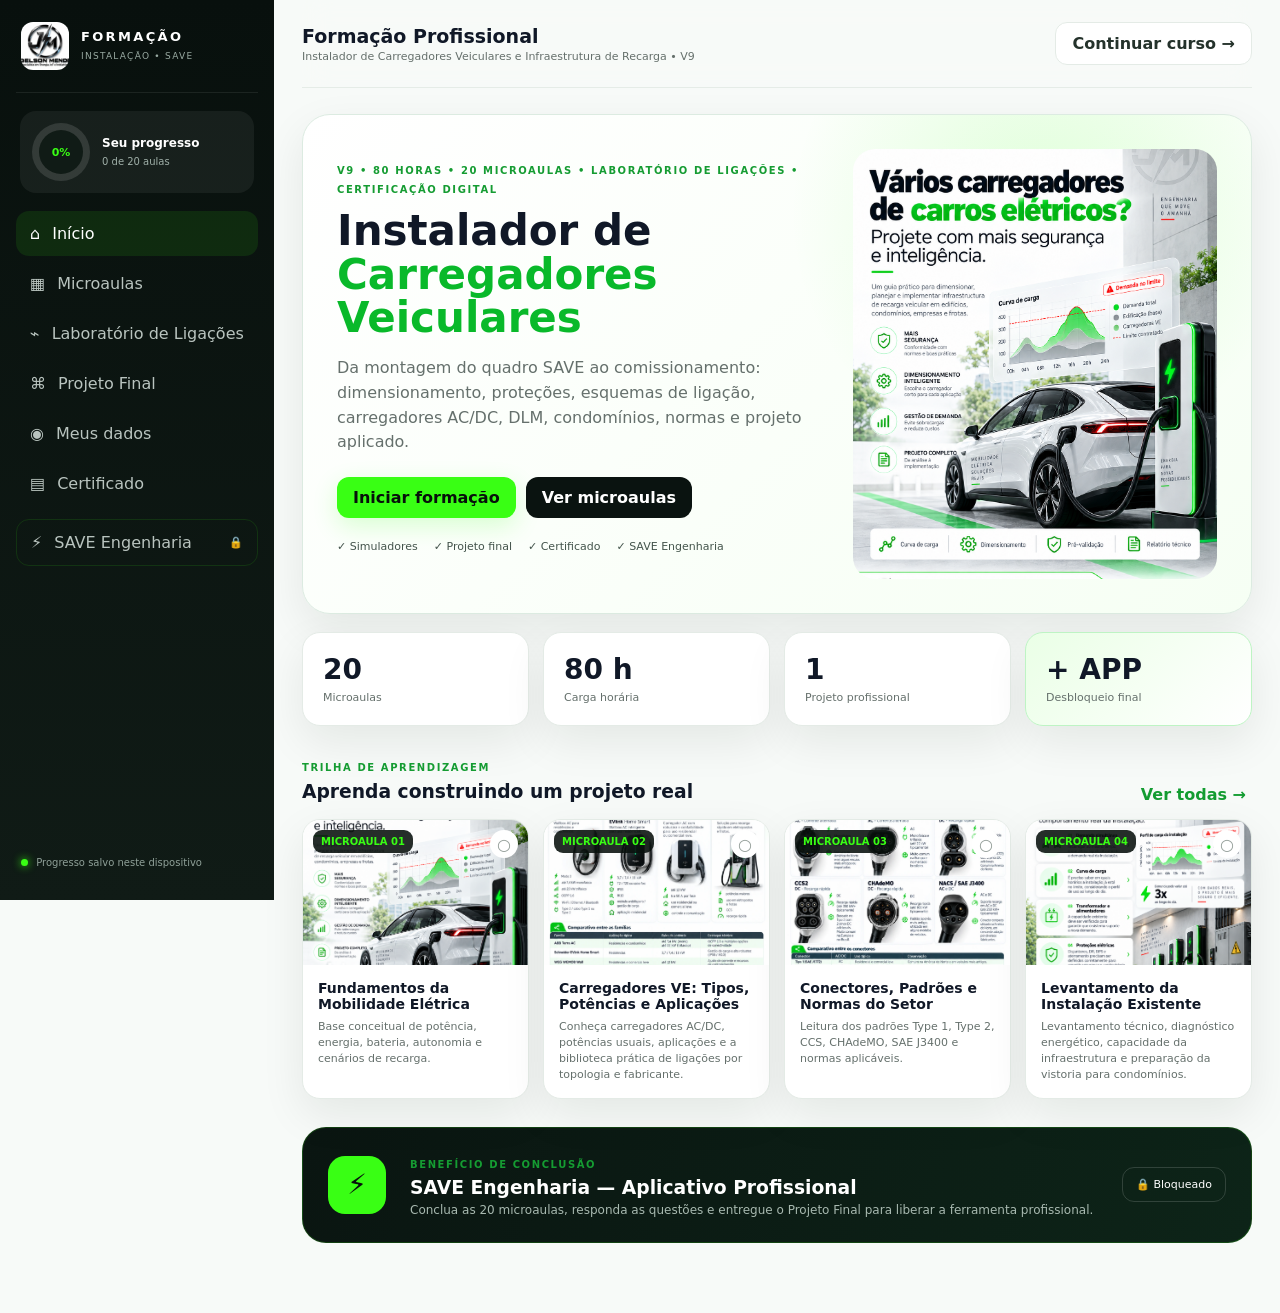
==== commit 98f6cefb: "Add files via upload" ====
--- a/index.html
+++ b/index.html
@@ -4,17 +4,17 @@
 <meta charset="UTF-8">
 <meta name="viewport" content="width=device-width, initial-scale=1, viewport-fit=cover">
 <meta name="theme-color" content="#39ff14">
-<meta name="description" content="Formação Profissional em Projetos de Infraestrutura de Recarga Veicular">
+<meta name="description" content="Formação Profissional — Instalador de Carregadores Veiculares e Infraestrutura de Recarga">
 <link rel="manifest" href="manifest.webmanifest">
 <link rel="stylesheet" href="styles.css">
-<title>Projetista de Infraestrutura de Recarga Veicular</title>
+<title>Instalador de Carregadores Veiculares e Infraestrutura de Recarga</title>
 </head>
 <body>
 <div id="app">
   <aside class="sidebar" id="sidebar">
     <div class="brand">
       <img src="assets/logo-joelson.jpeg" alt="Joelson Mendes">
-      <div><strong>FORMAÇÃO</strong><small>RECARGA VEICULAR</small></div>
+      <div><strong>FORMAÇÃO</strong><small>INSTALAÇÃO • SAVE</small></div>
     </div>
     <div class="side-progress">
       <div class="ring" id="progressRing"><span id="progressPct">0%</span></div>
@@ -23,6 +23,7 @@
     <nav>
       <button class="nav-item active" data-view="home">⌂ <span>Início</span></button>
       <button class="nav-item" data-view="course">▦ <span>Microaulas</span></button>
+      <button class="nav-item" data-view="wiring">⌁ <span>Laboratório de Ligações</span></button>
       <button class="nav-item" data-view="project">⌘ <span>Projeto Final</span></button>
       <button class="nav-item" data-view="profile">◉ <span>Meus dados</span></button>
       <button class="nav-item" data-view="certificate">▤ <span>Certificado</span></button>
@@ -38,7 +39,7 @@
       <button id="menuBtn" class="icon-btn">☰</button>
       <div>
         <h1 id="pageTitle">Formação Profissional</h1>
-        <p id="pageSubtitle">Projetos de Infraestrutura de Recarga Veicular • V6</p>
+        <p id="pageSubtitle">Instalador de Carregadores Veiculares e Infraestrutura de Recarga • V9</p>
       </div>
       <button class="btn outline" id="continueBtn">Continuar curso →</button>
     </header>
@@ -46,9 +47,9 @@
     <section id="view-home" class="view active">
       <div class="hero">
         <div class="hero-copy">
-          <span class="kicker">V6 • 80 HORAS • 20 MICROAULAS • PROJETO APLICADO • CERTIFICAÇÃO DIGITAL</span>
-          <h2>Projetista de <span>Infraestrutura de Recarga Veicular</span></h2>
-          <p>Do diagnóstico energético ao projeto executivo: DLM, condomínios, gestão, segurança, fabricantes, normas e comissionamento.</p>
+          <span class="kicker">V9 • 80 HORAS • 20 MICROAULAS • LABORATÓRIO DE LIGAÇÕES • CERTIFICAÇÃO DIGITAL</span>
+          <h2>Instalador de <span>Carregadores Veiculares</span></h2>
+          <p>Da montagem do quadro SAVE ao comissionamento: dimensionamento, proteções, esquemas de ligação, carregadores AC/DC, DLM, condomínios, normas e projeto aplicado.</p>
           <div class="hero-actions">
             <button class="btn primary" id="startBtn">Iniciar formação</button>
             <button class="btn dark" data-go="course">Ver microaulas</button>
@@ -90,6 +91,21 @@
       <div id="courseLessons" class="lesson-list"></div>
     </section>
 
+    <section id="view-wiring" class="view">
+      <div class="project-hero wiring-hero">
+        <span class="kicker">LABORATÓRIO PRÁTICO</span>
+        <h2>Biblioteca de Esquemas de Ligação SAVE</h2>
+        <p>Veja o caminho de cada cabo e aprenda a ligar disjuntor, DR/RDC-DD, DPS, barramentos e bornes do carregador. Os esquemas são didáticos e devem ser conferidos com o manual da versão real do equipamento.</p>
+      </div>
+      <div class="wiring-toolbar">
+        <label>Filtrar por aplicação
+          <select id="wiringFilter"><option value="all">Todos</option></select>
+        </label>
+        <div class="wiring-legend"><span><i class="leg l"></i>Fase</span><span><i class="leg n"></i>Neutro</span><span><i class="leg pe"></i>PE</span></div>
+      </div>
+      <div id="wiringGrid" class="wiring-grid"></div>
+    </section>
+
     <section id="view-lesson" class="view lesson-view">
       <article id="lessonArticle"></article>
       <div class="lesson-end-nav" id="lessonEndNav"></div>
@@ -98,8 +114,8 @@
     <section id="view-project" class="view">
       <div class="project-hero">
         <span class="kicker">PROJETO INTEGRADOR</span>
-        <h2>Projeto Final — Infraestrutura de Recarga Veicular</h2>
-        <p>O aluno deve consolidar todo o percurso em uma entrega técnica que possa integrar seu portfólio profissional.</p>
+        <h2>Projeto Final — Instalação de Carregadores Veiculares e Infraestrutura SAVE</h2>
+        <p>O aluno deve consolidar dimensionamento, quadro de proteção, esquemas de ligação, instalação, testes e comissionamento em uma entrega técnica de portfólio.</p>
       </div>
       <div class="project-grid">
         <article class="panel">
@@ -139,7 +155,7 @@
           <span class="kicker">COMO SERÁ USADO</span>
           <h3>Certificação digital</h3>
           <p>Ao concluir 20/20 microaulas e o Projeto Final, você poderá confirmar os dados, emitir o certificado com código único, QR de consulta e histórico da formação.</p>
-          <div class="profile-security"><b>Privacidade</b><span>O CPF é opcional e não aparece no certificado. Na V6 local, os dados ficam neste dispositivo. O CPF, se informado, poderá constar no certificado conforme sua autorização.</span></div>
+          <div class="profile-security"><b>Privacidade</b><span>O CPF é opcional e não aparece no certificado. Na versão local, os dados ficam neste dispositivo. O CPF, se informado, poderá constar no certificado conforme sua autorização.</span></div>
         </article>
       </div>
     </section>
@@ -170,7 +186,7 @@
       <div id="certificateReady" class="certificate-wrap hidden">
         <div class="cert-toolbar no-print">
           <div><span class="kicker">CERTIFICADO EMITIDO</span><strong id="toolbarCertCode"></strong></div>
-          <div class="toolbar-actions"><button class="btn outline" id="printHistoryBtn">Imprimir histórico</button><button class="btn primary" id="printCertBtn">Certificado + histórico PDF</button></div>
+          <div class="toolbar-actions"><button class="btn outline" id="testQrBtn">Testar QR</button><button class="btn outline" id="printHistoryBtn">Imprimir histórico</button><button class="btn primary" id="printCertBtn">Certificado + histórico PDF</button></div>
         </div>
 
         <div class="certificate-pages" id="certificatePages">
@@ -187,12 +203,14 @@
             </header>
 
             <div class="inst-cert-main">
-              <h1>PROJETOS DE INFRAESTRUTURA<br>DE RECARGA VEICULAR</h1>
+              <h1>INSTALADOR DE CARREGADORES VEICULARES<br><span>E INFRAESTRUTURA DE RECARGA</span></h1>
               <div class="inst-rule"></div>
               <p class="inst-certifies">Certificamos que</p>
               <h2 id="certName">Aluno(a)</h2>
               <p class="inst-cpf" id="certCPF"></p>
-              <p class="inst-copy">concluiu com aproveitamento a <b>Formação Profissional em Projetos de Infraestrutura de Recarga Veicular</b>, com carga horária total de <b>80 horas</b>, na modalidade <b id="certMode"></b>, realizada no período de <b id="certPeriod"></b>, em <b id="certLocation"></b>.</p>
+              <p class="inst-copy inst-copy-intro">concluiu com aproveitamento a</p>
+              <p class="inst-course-line"><b>Formação Profissional — Instalador de Carregadores Veiculares e Infraestrutura de Recarga</b></p>
+              <p class="inst-copy inst-copy-details">com carga horária total de <b>80 horas</b>, na modalidade <b id="certMode"></b>, realizada no período de <b id="certPeriod"></b>, em <b id="certLocation"></b>.</p>
               <p class="inst-result">Resultado: <b>APROVADO(A)</b></p>
               <div class="inst-refstrip">ABNT NBR 17019 • ABNT NBR 5410 • NR-10 • IEC 61851 • IEC 62196 • NDU 042 Energisa</div>
             </div>
@@ -210,7 +228,7 @@
             <div class="cert-frame-cyan"></div>
             <header class="annex-header">
               <img src="assets/logo-joelson.jpeg" alt="Joelson Mendes">
-              <div><span>ANEXO AO CERTIFICADO</span><h2>Conteúdo programático — Projetos de<br>Infraestrutura de Recarga Veicular</h2><small>Certificado nº <b id="annexCode"></b> • Aluno: <b id="historyName"></b></small></div>
+              <div><span>ANEXO AO CERTIFICADO</span><h2>Conteúdo programático — Instalador de Carregadores<br>Veiculares e Infraestrutura de Recarga</h2><small>Certificado nº <b id="annexCode"></b> • Aluno: <b id="historyName"></b></small></div>
               <div class="hours-circle"><b>80</b><span>HORAS</span></div>
             </header>
             <div class="annex-rule"></div>
@@ -225,7 +243,7 @@
                 <div class="meta-card"><small>MODALIDADE</small><strong id="annexMode"></strong><span>Formação profissional</span></div>
                 <div class="meta-card"><small>INSTRUTOR</small><strong id="annexInstructor"></strong><span id="annexInstructorRole"></span></div>
                 <div class="meta-card"><small>RESPONSABILIDADE TÉCNICA</small><strong id="annexResponsible"></strong><span id="annexResponsibleRole"></span><span id="annexArtTrt"></span></div>
-                <div class="meta-card auth-card"><small>CONTROLE DE AUTENTICIDADE</small><strong id="historyCode"></strong><img id="certQr" alt="QR de validação"><span id="certHashShort"></span></div>
+                <div class="meta-card auth-card"><small>CONTROLE DE AUTENTICIDADE</small><strong id="historyCode"></strong><img id="certQr" alt="QR de validação"><span id="certHashShort"></span><span id="qrModeLabel" class="qr-mode-label"></span></div>
               </aside>
             </div>
             <footer class="annex-footer"><span id="annexOrganization"></span><span>Este anexo integra o certificado de conclusão e registra o conteúdo programático.</span></footer>
@@ -268,10 +286,18 @@
     </form>
   </div>
 </div>
+<div id="wiringModal" class="wiring-modal hidden no-print">
+  <div class="wiring-modal-card">
+    <button class="modal-close" id="wiringModalClose" aria-label="Fechar">×</button>
+    <div id="wiringModalBody"></div>
+  </div>
+</div>
 <div id="stickyLessonNav" class="sticky-lesson-nav hidden"></div>
 <div id="toast" class="toast"></div>
 
 <script src="course-data.js"></script>
+<script src="wiring-data.js"></script>
+<script src="qrcode-local.js"></script>
 <script src="app.js"></script>
 </body>
 </html>
--- a/styles.css
+++ b/styles.css
@@ -1,4 +1,4 @@
-*{box-sizing:border-box} :root{--bg:#f7faf8;--card:#fff;--text:#101827;--muted:#65706c;--line:#e4ebe6;--green:#39ff14;--green2:#00d92b;--green3:#eaffE6;--dark:#0a1310;--red:#ff4d4f;--amber:#f59e0b;--shadow:0 16px 44px rgba(10,25,17,.08);--radius:20px}html{scroll-behavior:smooth}body{margin:0;background:var(--bg);font-family:Inter,system-ui,-apple-system,"Segoe UI",sans-serif;color:var(--text)}button,input{font:inherit}.sidebar{position:fixed;inset:0 auto 0 0;width:274px;background:linear-gradient(180deg,#08100d,#101b16);color:#fff;padding:22px 16px;display:flex;flex-direction:column;z-index:30}.brand{display:flex;align-items:center;gap:12px;padding:0 5px 22px;border-bottom:1px solid rgba(255,255,255,.08)}.brand img{width:48px;height:48px;object-fit:cover;border-radius:12px;background:white}.brand strong{display:block;font-size:13px;letter-spacing:.18em}.brand small{font-size:9px;letter-spacing:.14em;color:#99aaa2}.side-progress{margin:18px 4px;padding:12px;background:rgba(255,255,255,.06);border-radius:16px;display:flex;align-items:center;gap:12px}.ring{--p:0;display:grid;place-items:center;width:58px;height:58px;border-radius:50%;background:conic-gradient(var(--green) calc(var(--p)*1%),rgba(255,255,255,.12) 0);position:relative}.ring:after{content:"";position:absolute;width:44px;height:44px;border-radius:50%;background:#101b16}.ring span{position:relative;z-index:2;font-size:11px;font-weight:900;color:var(--green)}.side-progress strong{display:block;font-size:12px}.side-progress small{color:#9fafA8;font-size:10px}.sidebar nav{display:flex;flex-direction:column;gap:5px}.nav-item{border:0;background:transparent;color:#b9c4bf;text-align:left;padding:13px 14px;border-radius:13px;display:flex;gap:12px;align-items:center}.nav-item:hover,.nav-item.active{background:rgba(57,255,20,.10);color:#fff}.nav-item.reward{border:1px solid rgba(57,255,20,.12);margin-top:8px}.nav-item em{margin-left:auto;font-style:normal;font-size:11px}.sidebar-foot{margin-top:auto;font-size:10px;color:#8fa098;padding:10px 5px}.online-dot{display:inline-block;width:7px;height:7px;border-radius:50%;background:var(--green);box-shadow:0 0 8px var(--green);margin-right:5px}.main{margin-left:274px;padding:0 28px 70px}.topbar{height:88px;position:sticky;top:0;z-index:20;background:rgba(247,250,248,.88);backdrop-filter:blur(14px);display:flex;align-items:center;border-bottom:1px solid rgba(228,235,230,.9);gap:14px}.topbar h1{margin:0;font-size:19px}.topbar p{margin:3px 0 0;font-size:11px;color:var(--muted)}.topbar .btn{margin-left:auto}.icon-btn{display:none;border:0;background:transparent;font-size:24px}.view{display:none;padding-top:26px}.view.active{display:block}.btn{border:0;border-radius:12px;padding:11px 16px;font-weight:800;cursor:pointer;display:inline-flex;align-items:center;justify-content:center;text-decoration:none}.btn.primary{background:var(--green);color:#07100b;box-shadow:0 8px 24px rgba(57,255,20,.18)}.btn.dark{background:var(--dark);color:#fff}.btn.outline{background:#fff;border:1px solid var(--line);color:#24322b}.btn.full{width:100%}.btn.big{padding:15px 22px;font-size:15px}.btn:disabled{opacity:.35;cursor:not-allowed}.hero{display:grid;grid-template-columns:1.15fr .85fr;gap:24px;background:radial-gradient(circle at 78% 20%,rgba(57,255,20,.14),transparent 30%),linear-gradient(135deg,#fff,#f6fff4);border:1px solid #dcebe1;border-radius:28px;padding:34px;box-shadow:var(--shadow);overflow:hidden}.hero-copy{padding:10px 0}.kicker{font-size:10px;letter-spacing:.16em;font-weight:900;color:#159c32}.hero h2{font-size:42px;line-height:1.04;margin:12px 0 14px}.hero h2 span,.reward-ready h2 span{color:#09b92a}.hero p{font-size:16px;line-height:1.55;color:var(--muted);max-width:720px}.hero-actions{display:flex;gap:10px;margin-top:22px}.trust-row{display:flex;gap:16px;flex-wrap:wrap;margin-top:22px;font-size:11px;color:#43544b}.hero-image{height:430px;border-radius:22px;overflow:hidden}.hero-image img{width:100%;height:100%;object-fit:cover}.stats{display:grid;grid-template-columns:repeat(4,1fr);gap:14px;margin:18px 0 30px}.stats article{background:#fff;border:1px solid var(--line);border-radius:18px;padding:20px;box-shadow:var(--shadow)}.stats strong{display:block;font-size:28px}.stats span{font-size:11px;color:var(--muted)}.stats .green{background:linear-gradient(135deg,#eaffE6,#fff);border-color:#bef4c4}.section-head{display:flex;align-items:flex-end;justify-content:space-between;margin:24px 0 14px}.section-head h2,.section-head h3{margin:6px 0 3px}.section-head p{margin:0;color:var(--muted);font-size:12px}.link-btn{border:0;background:transparent;color:#139c31;font-weight:800;cursor:pointer}.lesson-grid{display:grid;grid-template-columns:repeat(4,1fr);gap:14px}.lesson-card{background:#fff;border:1px solid var(--line);border-radius:18px;overflow:hidden;box-shadow:var(--shadow);cursor:pointer;transition:.2s}.lesson-card:hover{transform:translateY(-2px)}.lesson-thumb{height:145px;overflow:hidden;position:relative}.lesson-thumb img{width:100%;height:100%;object-fit:cover}.lesson-num{position:absolute;left:10px;top:10px;background:rgba(8,16,13,.88);color:var(--green);padding:6px 8px;border-radius:9px;font-size:10px;font-weight:900}.lesson-check{position:absolute;right:10px;top:10px;background:#fff;border-radius:50%;width:28px;height:28px;display:grid;place-items:center;color:#96a09b}.lesson-card.done .lesson-check{background:var(--green);color:#08100d}.lesson-body{padding:15px}.lesson-body h4{margin:0 0 7px;font-size:14px}.lesson-body p{margin:0;color:var(--muted);font-size:11px;line-height:1.45}.reward-banner{margin-top:28px;background:linear-gradient(110deg,#0a1511,#0d2418);color:#fff;border-radius:24px;padding:25px;display:grid;grid-template-columns:64px 1fr auto;gap:18px;align-items:center;border:1px solid rgba(57,255,20,.18)}.reward-icon{width:58px;height:58px;border-radius:17px;background:var(--green);color:#08100d;display:grid;place-items:center;font-size:28px}.reward-banner h3{margin:5px 0}.reward-banner p{margin:0;color:#a8b9b0;font-size:12px}.reward-status{border:1px solid rgba(255,255,255,.15);padding:10px 13px;border-radius:12px;font-size:11px}.lesson-list{display:flex;flex-direction:column;gap:10px}.lesson-row{background:#fff;border:1px solid var(--line);border-radius:16px;padding:14px 16px;display:grid;grid-template-columns:48px 1fr 120px;gap:15px;align-items:center;cursor:pointer}.lesson-row:hover{border-color:#b8eac1}.lesson-row .number{width:42px;height:42px;border-radius:12px;background:#eef6f0;display:grid;place-items:center;color:#159c32;font-weight:900}.lesson-row.done .number{background:var(--green);color:#08100d}.lesson-row h4{margin:0 0 4px}.lesson-row p{margin:0;color:var(--muted);font-size:11px}.lesson-row .status{text-align:right;font-size:10px;color:#819088}.lesson-view{max-width:1050px;margin:0 auto}.lesson-hero{background:#fff;border:1px solid var(--line);border-radius:26px;overflow:hidden;box-shadow:var(--shadow)}.lesson-hero-img{height:380px;overflow:hidden;position:relative}.lesson-hero-img img{width:100%;height:100%;object-fit:cover}.lesson-hero-overlay{position:absolute;inset:auto 0 0;background:linear-gradient(transparent,rgba(0,0,0,.78));padding:70px 30px 24px;color:#fff}.lesson-hero-overlay span{color:var(--green);font-weight:900;font-size:10px;letter-spacing:.16em}.lesson-hero-overlay h2{font-size:32px;margin:8px 0}.lesson-hero-overlay p{margin:0;max-width:760px;color:#e5ece8}.lesson-content{padding:28px;background:#fff}.lesson-section{margin-bottom:26px}.lesson-section h3{font-size:17px;margin:0 0 12px}.objective-list{display:grid;grid-template-columns:repeat(3,1fr);gap:10px}.objective{padding:14px;border-radius:14px;background:#f4f9f5;border:1px solid #e4eee7;font-size:12px;line-height:1.45}.theory{font-size:14px;line-height:1.7;color:#35433c}.formula{background:#0b1511;color:#fff;border-radius:18px;padding:20px;font-family:ui-monospace,SFMono-Regular,Menlo,monospace;border-left:5px solid var(--green);font-size:17px}.formula small{display:block;color:#9eb0a7;margin-bottom:8px;font-family:Inter,system-ui}.example,.activity{padding:18px;border-radius:16px;background:#f7fbf8;border:1px solid var(--line);line-height:1.55;font-size:13px}.activity{background:#efffed;border-color:#c9f6c8}.quiz{display:flex;flex-direction:column;gap:14px}.question{border:1px solid var(--line);border-radius:16px;padding:16px}.question strong{display:block;margin-bottom:10px}.options{display:flex;gap:8px;flex-wrap:wrap}.option{border:1px solid #dbe5de;background:#fff;padding:9px 12px;border-radius:10px;cursor:pointer;font-size:11px}.option.selected{border-color:var(--green2);background:#efffed}.option.correct{background:#dbffd6;border-color:#63e774}.option.wrong{background:#ffe6e6;border-color:#ff9b9b}.lesson-end-nav{display:grid;grid-template-columns:1fr 1fr 1fr;gap:10px;margin:18px 0}.lesson-end-nav .complete{background:var(--green)}.sticky-lesson-nav{position:fixed;left:294px;right:20px;bottom:14px;background:rgba(8,16,13,.94);backdrop-filter:blur(15px);border:1px solid rgba(57,255,20,.18);border-radius:18px;padding:9px;display:grid;grid-template-columns:1fr 1fr 1fr;gap:8px;z-index:25;box-shadow:0 16px 40px rgba(0,0,0,.2)}.sticky-lesson-nav.hidden{display:none}.sticky-lesson-nav .btn{padding:10px}.project-hero{background:linear-gradient(135deg,#fff,#efffed);border:1px solid #d8ecdc;border-radius:24px;padding:28px}.project-hero h2{margin:7px 0}.project-hero p{color:var(--muted)}.project-grid{display:grid;grid-template-columns:1.3fr .7fr;gap:18px;margin-top:18px}.panel{background:#fff;border:1px solid var(--line);border-radius:20px;padding:22px;box-shadow:var(--shadow)}.deliverables{display:flex;flex-direction:column;gap:9px}.deliverable{display:flex;gap:10px;align-items:flex-start;border:1px solid var(--line);border-radius:12px;padding:12px}.deliverable input{width:18px;height:18px;accent-color:#21d83e}.deliverable strong{font-size:12px}.deliverable small{display:block;color:var(--muted);margin-top:3px}.project-status-box{text-align:center;padding:20px}.big-lock{font-size:56px}.locked-screen{text-align:center;max-width:620px;margin:80px auto;background:#fff;border:1px solid var(--line);border-radius:24px;padding:40px;box-shadow:var(--shadow)}.locked-screen>div:first-child{font-size:60px}.unlock-progress{margin:20px auto;max-width:360px;text-align:left;font-size:11px}.unlock-progress div{height:8px;border-radius:10px;background:#e7eee9;overflow:hidden;margin-top:7px}.unlock-progress i{display:block;height:100%;background:var(--green);width:0}.hidden{display:none!important}.certificate-wrap{max-width:1000px;margin:auto}.certificate{background:#fff;border:8px solid #0c1512;outline:2px solid var(--green);outline-offset:-15px;padding:58px;text-align:center;min-height:650px}.cert-top{display:flex;align-items:center;justify-content:center;gap:15px;font-size:12px;letter-spacing:.17em}.cert-top img{width:65px;height:65px;object-fit:cover;border-radius:12px}.certificate h2{font-weight:400;margin-top:48px}.certificate h2 b{color:#10af2c}.certificate h3{font-size:34px;border-bottom:1px solid #cbd7cf;display:inline-block;padding:0 50px 8px}.certificate p{max-width:760px;margin:18px auto;line-height:1.6;color:#4c5b53}.cert-sign{display:flex;justify-content:space-between;margin-top:70px}.cert-sign div{width:42%;border-top:1px solid #8c9b93;padding-top:8px}.cert-sign span{display:block;color:#74827b;font-size:10px}.certificate-actions{display:flex;gap:12px;align-items:end;margin-top:16px}.certificate-actions label{flex:1;font-size:11px}.certificate-actions input{width:100%;padding:11px;border:1px solid var(--line);border-radius:10px;margin-top:5px}.reward-ready{text-align:center;max-width:900px;margin:20px auto}.reward-ready h2{font-size:38px}.reward-ready p{color:var(--muted);line-height:1.6;max-width:700px;margin:0 auto 22px}.reward-device{margin-top:28px;border-radius:24px;overflow:hidden;max-height:520px}.reward-device img{width:100%;height:100%;object-fit:cover}.toast{position:fixed;right:24px;bottom:24px;background:#101827;color:#fff;border-radius:12px;padding:12px 16px;opacity:0;transform:translateY(10px);pointer-events:none;transition:.2s;z-index:99}.toast.show{opacity:1;transform:none}@media(max-width:1200px){.lesson-grid{grid-template-columns:repeat(2,1fr)}}@media(max-width:900px){.sidebar{left:-290px;transition:.25s}.sidebar.open{left:0}.main{margin-left:0;padding:0 15px 90px}.icon-btn{display:block}.hero{grid-template-columns:1fr}.hero-image{height:330px}.stats{grid-template-columns:repeat(2,1fr)}.project-grid{grid-template-columns:1fr}.sticky-lesson-nav{left:10px;right:10px;bottom:8px}.objective-list{grid-template-columns:1fr}.lesson-row{grid-template-columns:45px 1fr}.lesson-row .status{display:none}}@media(max-width:600px){.topbar .outline{display:none}.hero{padding:22px 18px}.hero h2{font-size:31px}.lesson-grid,.stats{grid-template-columns:1fr}.reward-banner{grid-template-columns:52px 1fr}.reward-status{grid-column:1/-1}.lesson-hero-img{height:300px}.lesson-hero-overlay{padding:50px 18px 18px}.lesson-hero-overlay h2{font-size:25px}.lesson-content{padding:20px 16px}.lesson-end-nav,.sticky-lesson-nav{grid-template-columns:1fr 1fr}.lesson-end-nav .complete,.sticky-lesson-nav .complete{grid-column:1/-1;grid-row:1}.certificate{padding:38px 20px}.cert-sign{flex-direction:column;gap:40px}.cert-sign div{width:100%}}@media print{.sidebar,.topbar,.sticky-lesson-nav,.certificate-actions{display:none!important}.main{margin:0;padding:0}.view{display:none!important}#view-certificate{display:block!important;padding:0}.certificate-wrap{display:block!important}.certificate{border:6px solid #000;outline:2px solid #39ff14;min-height:95vh}}
+*{box-sizing:border-box} :root{--bg:#f7faf8;--card:#fff;--text:#101827;--muted:#65706c;--line:#e4ebe6;--green:#39ff14;--green2:#00d92b;--green3:#eaffE6;--dark:#0a1310;--red:#ff4d4f;--amber:#f59e0b;--shadow:0 16px 44px rgba(10,25,17,.08);--radius:20px}html{scroll-behavior:smooth}body{margin:0;background:var(--bg);font-family:Inter,system-ui,-apple-system,"Segoe UI",sans-serif;color:var(--text)}button,input{font:inherit}.sidebar{position:fixed;inset:0 auto 0 0;width:274px;background:linear-gradient(180deg,#08100d,#101b16);color:#fff;padding:22px 16px;display:flex;flex-direction:column;z-index:30}.brand{display:flex;align-items:center;gap:12px;padding:0 5px 22px;border-bottom:1px solid rgba(255,255,255,.08)}.brand img{width:48px;height:48px;object-fit:cover;border-radius:12px;background:white}.brand strong{display:block;font-size:13px;letter-spacing:.18em}.brand small{font-size:9px;letter-spacing:.14em;color:#99aaa2}.side-progress{margin:18px 4px;padding:12px;background:rgba(255,255,255,.06);border-radius:16px;display:flex;align-items:center;gap:12px}.ring{--p:0;display:grid;place-items:center;width:58px;height:58px;border-radius:50%;background:conic-gradient(var(--green) calc(var(--p)*1%),rgba(255,255,255,.12) 0);position:relative}.ring:after{content:"";position:absolute;width:44px;height:44px;border-radius:50%;background:#101b16}.ring span{position:relative;z-index:2;font-size:11px;font-weight:900;color:var(--green)}.side-progress strong{display:block;font-size:12px}.side-progress small{color:#9fafA8;font-size:10px}.sidebar nav{display:flex;flex-direction:column;gap:5px}.nav-item{border:0;background:transparent;color:#b9c4bf;text-align:left;padding:13px 14px;border-radius:13px;display:flex;gap:12px;align-items:center}.nav-item:hover,.nav-item.active{background:rgba(57,255,20,.10);color:#fff}.nav-item.reward{border:1px solid rgba(57,255,20,.12);margin-top:8px}.nav-item em{margin-left:auto;font-style:normal;font-size:11px}.sidebar-foot{margin-top:auto;font-size:10px;color:#8fa098;padding:10px 5px}.online-dot{display:inline-block;width:7px;height:7px;border-radius:50%;background:var(--green);box-shadow:0 0 8px var(--green);margin-right:5px}.main{margin-left:274px;padding:0 28px 70px}.topbar{height:88px;position:sticky;top:0;z-index:20;background:rgba(247,250,248,.88);backdrop-filter:blur(14px);display:flex;align-items:center;border-bottom:1px solid rgba(228,235,230,.9);gap:14px}.topbar h1{margin:0;font-size:19px}.topbar p{margin:3px 0 0;font-size:11px;color:var(--muted)}.topbar .btn{margin-left:auto}.icon-btn{display:none;border:0;background:transparent;font-size:24px}.view{display:none;padding-top:26px}.view.active{display:block}.btn{border:0;border-radius:12px;padding:11px 16px;font-weight:800;cursor:pointer;display:inline-flex;align-items:center;justify-content:center;text-decoration:none}.btn.primary{background:var(--green);color:#07100b;box-shadow:0 8px 24px rgba(57,255,20,.18)}.btn.dark{background:var(--dark);color:#fff}.btn.outline{background:#fff;border:1px solid var(--line);color:#24322b}.btn.full{width:100%}.btn.big{padding:15px 22px;font-size:15px}.btn:disabled{opacity:.35;cursor:not-allowed}.hero{display:grid;grid-template-columns:1.15fr .85fr;gap:24px;background:radial-gradient(circle at 78% 20%,rgba(57,255,20,.14),transparent 30%),linear-gradient(135deg,#fff,#f6fff4);border:1px solid #dcebe1;border-radius:28px;padding:34px;box-shadow:var(--shadow);overflow:hidden}.hero-copy{padding:10px 0}.kicker{font-size:10px;letter-spacing:.16em;font-weight:900;color:#159c32}.hero h2{font-size:42px;line-height:1.04;margin:12px 0 14px}.hero h2 span,.reward-ready h2 span{color:#09b92a}.hero p{font-size:16px;line-height:1.55;color:var(--muted);max-width:720px}.hero-actions{display:flex;gap:10px;margin-top:22px}.trust-row{display:flex;gap:16px;flex-wrap:wrap;margin-top:22px;font-size:11px;color:#43544b}.hero-image{height:430px;border-radius:22px;overflow:hidden}.hero-image img{width:100%;height:100%;object-fit:cover}.stats{display:grid;grid-template-columns:repeat(4,1fr);gap:14px;margin:18px 0 30px}.stats article{background:#fff;border:1px solid var(--line);border-radius:18px;padding:20px;box-shadow:var(--shadow)}.stats strong{display:block;font-size:28px}.stats span{font-size:11px;color:var(--muted)}.stats .green{background:linear-gradient(135deg,#eaffE6,#fff);border-color:#bef4c4}.section-head{display:flex;align-items:flex-end;justify-content:space-between;margin:24px 0 14px}.section-head h2,.section-head h3{margin:6px 0 3px}.section-head p{margin:0;color:var(--muted);font-size:12px}.link-btn{border:0;background:transparent;color:#139c31;font-weight:800;cursor:pointer}.lesson-grid{display:grid;grid-template-columns:repeat(4,1fr);gap:14px}.lesson-card{background:#fff;border:1px solid var(--line);border-radius:18px;overflow:hidden;box-shadow:var(--shadow);cursor:pointer;transition:.2s}.lesson-card:hover{transform:translateY(-2px)}.lesson-thumb{height:145px;overflow:hidden;position:relative}.lesson-thumb img{width:100%;height:100%;object-fit:cover}.lesson-num{position:absolute;left:10px;top:10px;background:rgba(8,16,13,.88);color:var(--green);padding:6px 8px;border-radius:9px;font-size:10px;font-weight:900}.lesson-check{position:absolute;right:10px;top:10px;background:#fff;border-radius:50%;width:28px;height:28px;display:grid;place-items:center;color:#96a09b}.lesson-card.done .lesson-check{background:var(--green);color:#08100d}.lesson-body{padding:15px}.lesson-body h4{margin:0 0 7px;font-size:14px}.lesson-body p{margin:0;color:var(--muted);font-size:11px;line-height:1.45}.reward-banner{margin-top:28px;background:linear-gradient(110deg,#0a1511,#0d2418);color:#fff;border-radius:24px;padding:25px;display:grid;grid-template-columns:64px 1fr auto;gap:18px;align-items:center;border:1px solid rgba(57,255,20,.18)}.reward-icon{width:58px;height:58px;border-radius:17px;background:var(--green);color:#08100d;display:grid;place-items:center;font-size:28px}.reward-banner h3{margin:5px 0}.reward-banner p{margin:0;color:#a8b9b0;font-size:12px}.reward-status{border:1px solid rgba(255,255,255,.15);padding:10px 13px;border-radius:12px;font-size:11px}.lesson-list{display:flex;flex-direction:column;gap:10px}.lesson-row{background:#fff;border:1px solid var(--line);border-radius:16px;padding:14px 16px;display:grid;grid-template-columns:48px 1fr 120px;gap:15px;align-items:center;cursor:pointer}.lesson-row:hover{border-color:#b8eac1}.lesson-row .number{width:42px;height:42px;border-radius:12px;background:#eef6f0;display:grid;place-items:center;color:#159c32;font-weight:900}.lesson-row.done .number{background:var(--green);color:#08100d}.lesson-row h4{margin:0 0 4px}.lesson-row p{margin:0;color:var(--muted);font-size:11px}.lesson-row .status{text-align:right;font-size:10px;color:#819088}.lesson-view{max-width:1050px;margin:0 auto}.lesson-hero{background:#fff;border:1px solid var(--line);border-radius:26px;overflow:hidden;box-shadow:var(--shadow)}.lesson-hero-img{height:380px;overflow:hidden;position:relative}.lesson-hero-img img{width:100%;height:100%;object-fit:cover}.lesson-hero-overlay{position:absolute;inset:auto 0 0;background:linear-gradient(transparent,rgba(0,0,0,.78));padding:70px 30px 24px;color:#fff}.lesson-hero-overlay span{color:var(--green);font-weight:900;font-size:10px;letter-spacing:.16em}.lesson-hero-overlay h2{font-size:32px;margin:8px 0}.lesson-hero-overlay p{margin:0;max-width:760px;color:#e5ece8}.lesson-content{padding:28px;background:#fff}.lesson-section{margin-bottom:26px}.lesson-section h3{font-size:17px;margin:0 0 12px}.objective-list{display:grid;grid-template-columns:repeat(3,1fr);gap:10px}.objective{padding:14px;border-radius:14px;background:#f4f9f5;border:1px solid #e4eee7;font-size:12px;line-height:1.45}.theory{font-size:14px;line-height:1.7;color:#35433c}.formula{background:#0b1511;color:#fff;border-radius:18px;padding:20px;font-family:ui-monospace,SFMono-Regular,Menlo,monospace;border-left:5px solid var(--green);font-size:17px}.formula small{display:block;color:#9eb0a7;margin-bottom:8px;font-family:Inter,system-ui}.example,.activity{padding:18px;border-radius:16px;background:#f7fbf8;border:1px solid var(--line);line-height:1.55;font-size:13px}.activity{background:#efffed;border-color:#c9f6c8}.quiz{display:flex;flex-direction:column;gap:14px}.question{border:1px solid var(--line);border-radius:16px;padding:16px}.question strong{display:block;margin-bottom:10px}.options{display:flex;gap:8px;flex-wrap:wrap}.option{border:1px solid #dbe5de;background:#fff;padding:9px 12px;border-radius:10px;cursor:pointer;font-size:11px}.option.selected{border-color:var(--green2);background:#efffed}.option.correct{background:#dbffd6;border-color:#63e774}.option.wrong{background:#ffe6e6;border-color:#ff9b9b}.lesson-end-nav{display:grid;grid-template-columns:1fr 1fr 1fr;gap:10px;margin:18px 0}.lesson-end-nav .complete{background:var(--green)}.sticky-lesson-nav{position:fixed;left:294px;right:20px;bottom:14px;background:rgba(8,16,13,.94);backdrop-filter:blur(15px);border:1px solid rgba(57,255,20,.18);border-radius:18px;padding:9px;display:grid;grid-template-columns:1fr 1fr 1fr;gap:8px;z-index:25;box-shadow:0 16px 40px rgba(0,0,0,.2)}.sticky-lesson-nav.hidden{display:none}.sticky-lesson-nav .btn{padding:10px}.project-hero{background:linear-gradient(135deg,#fff,#efffed);border:1px solid #d8ecdc;border-radius:24px;padding:28px}.project-hero h2{margin:7px 0}.project-hero p{color:var(--muted)}.project-grid{display:grid;grid-template-columns:1.3fr .7fr;gap:18px;margin-top:18px}.panel{background:#fff;border:1px solid var(--line);border-radius:20px;padding:22px;box-shadow:var(--shadow)}.deliverables{display:flex;flex-direction:column;gap:9px}.deliverable{display:flex;gap:10px;align-items:flex-start;border:1px solid var(--line);border-radius:12px;padding:12px}.deliverable input{width:18px;height:18px;accent-color:#21d83e}.deliverable strong{font-size:12px}.deliverable small{display:block;color:var(--muted);margin-top:3px}.project-status-box{text-align:center;padding:20px}.big-lock{font-size:56px}.locked-screen{text-align:center;max-width:620px;margin:80px auto;background:#fff;border:1px solid var(--line);border-radius:24px;padding:40px;box-shadow:var(--shadow)}.locked-screen>div:first-child{font-size:60px}.unlock-progress{margin:20px auto;max-width:360px;text-align:left;font-size:11px}.unlock-progress div{height:8px;border-radius:10px;background:#e7eee9;overflow:hidden;margin-top:7px}.unlock-progress i{display:block;height:100%;background:var(--green);width:0}.hidden{display:none!important}.certificate-wrap{max-width:1000px;margin:auto}.certificate{background:#fff;border:8px solid #0c1512;outline:2px solid var(--green);outline-offset:-15px;padding:58px;text-align:center;min-height:650px}.cert-top{display:flex;align-items:center;justify-content:center;gap:15px;font-size:12px;letter-spacing:.17em}.cert-top img{width:65px;height:65px;object-fit:cover;border-radius:12px}.certificate h2{font-weight:400;margin-top:48px}.certificate h2 b{color:#10af2c}.certificate h3{font-size:34px;border-bottom:1px solid #cbd7cf;display:inline-block;padding:0 50px 8px}.certificate p{max-width:760px;margin:18px auto;line-height:1.6;color:#4c5b53}.cert-sign{display:flex;justify-content:space-between;margin-top:70px}.cert-sign div{width:42%;border-top:1px solid #8c9b93;padding-top:8px}.cert-sign span{display:block;color:#74827b;font-size:10px}.certificate-actions{display:flex;gap:12px;align-items:end;margin-top:16px}.certificate-actions label{flex:1;font-size:11px}.certificate-actions input{width:100%;padding:11px;border:1px solid var(--line);border-radius:10px;margin-top:5px}.reward-ready{text-align:center;max-width:900px;margin:20px auto}.reward-ready h2{font-size:38px}.reward-ready p{color:var(--muted);line-height:1.6;max-width:700px;margin:0 auto 22px}.reward-device{margin-top:28px;border-radius:24px;overflow:hidden;max-height:520px}.reward-device img{width:100%;height:100%;object-fit:cover}.toast{position:fixed;right:24px;bottom:24px;background:#101827;color:#fff;border-radius:12px;padding:12px 16px;opacity:0;transform:translateY(10px);pointer-events:none;transition:.2s;z-index:99}.toast.show{opacity:1;transform:none}@media(max-width:1200px){.lesson-grid{grid-template-columns:repeat(2,1fr)}}@media(max-width:900px){.sidebar{left:-290px;transition:.25s}.sidebar.open{left:0}.main{margin-left:0;padding:0 15px 90px}.icon-btn{display:block}.hero{grid-template-columns:1fr}.hero-image{height:330px}.stats{grid-template-columns:repeat(2,1fr)}.project-grid{grid-template-columns:1fr}.sticky-lesson-nav{left:10px;right:10px;bottom:8px}.objective-list{grid-template-columns:1fr}.lesson-row{grid-template-columns:45px 1fr}.lesson-row .status{display:none}}@media(max-width:600px){.topbar .outline{display:none}.hero{padding:22px 18px}.hero h2{font-size:31px}.lesson-grid,.stats{grid-template-columns:1fr}.reward-banner{grid-template-columns:52px 1fr}.reward-status{grid-column:1/-1}.lesson-hero-img{height:300px}.lesson-hero-overlay{padding:50px 18px 18px}.lesson-hero-overlay h2{font-size:25px}.lesson-content{padding:20px 16px}.lesson-end-nav,.sticky-lesson-nav{grid-template-columns:1fr 1fr}.lesson-end-nav .complete,.sticky-lesson-nav .complete{grid-column:1/-1;grid-row:1}.certificate{padding:38px 20px}.cert-sign{flex-direction:column;gap:40px}.cert-sign div{width:100%}}
 .pill-grid{display:flex;flex-wrap:wrap;gap:10px}.pill{display:inline-flex;padding:9px 12px;border-radius:999px;background:#efffed;border:1px solid #c9f6c8;font-size:11px;font-weight:700;color:#146c2a}.highlight-grid{display:grid;grid-template-columns:repeat(2,1fr);gap:12px}.highlight-item{padding:15px;border-radius:16px;background:linear-gradient(135deg,#fff,#f5fff4);border:1px solid #dceee0;font-size:12px;line-height:1.55}.support-figure{margin:0;background:#fff;border:1px solid var(--line);border-radius:20px;padding:16px;box-shadow:var(--shadow)}.support-figure img{width:100%;display:block;border-radius:14px}.support-figure figcaption{font-size:12px;color:var(--muted);margin-top:10px}.ref-grid{display:flex;flex-wrap:wrap;gap:10px}.ref-chip{display:inline-flex;padding:11px 14px;border-radius:12px;background:#09110e;color:#fff;text-decoration:none;font-size:11px;font-weight:700;border:1px solid rgba(57,255,20,.18)}.ref-chip:hover{background:#122019}.theory p{margin:0 0 14px}.theory p:last-child{margin-bottom:0}@media(max-width:900px){.highlight-grid{grid-template-columns:1fr}}
 .technical-section{border-top:1px solid var(--line);padding-top:24px}.technical-body{font-size:13px;line-height:1.65;color:#34443b}.technical-body ol,.technical-body ul{padding-left:22px}.technical-body li{margin:7px 0}.tech-equation,.calc-steps{background:#0b1511;color:#fff;border-radius:14px;padding:17px 18px;border-left:4px solid var(--green);font-family:ui-monospace,SFMono-Regular,Menlo,monospace;line-height:1.7}.tech-note{font-size:11px;color:#66766e;background:#f5f8f6;padding:10px;border-radius:10px}.warning-box{background:#fff3f3;border:1px solid #ffc7c7;border-left:5px solid var(--red);padding:16px;border-radius:14px;color:#6f2727}.tech-table-wrap{overflow:auto;border:1px solid var(--line);border-radius:14px}.tech-table{width:100%;border-collapse:collapse;font-size:11px}.tech-table th{background:#101b16;color:#fff;text-align:left;padding:10px}.tech-table td{padding:10px;border-top:1px solid #e4ebe6;vertical-align:top}.tech-table tr:nth-child(even) td{background:#f7fbf8}.check-matrix{display:grid;grid-template-columns:repeat(2,1fr);gap:9px}.check-matrix div{background:#f5faf6;border:1px solid #e1ebe4;border-radius:11px;padding:11px;font-size:11px}.simulator-box{background:linear-gradient(135deg,#f9fff8,#fff);border:1px solid #cfeeda;border-radius:20px;padding:20px}.sim-head{display:flex;align-items:flex-start;justify-content:space-between;gap:14px;margin-bottom:14px}.sim-head h3{margin:5px 0}.sim-head p{margin:0;color:var(--muted);font-size:11px}.sim-badge{font-size:9px;font-weight:900;letter-spacing:.12em;color:#0d7d2a;background:#e4ffdf;border:1px solid #baf3bd;border-radius:999px;padding:7px 9px}.sim-grid{display:grid;grid-template-columns:repeat(3,1fr);gap:10px}.sim-grid label{font-size:10px;font-weight:800;color:#3b4b43}.sim-grid input,.sim-grid select{width:100%;margin-top:5px;border:1px solid #d6e2d9;background:#fff;border-radius:10px;padding:9px;outline:none}.sim-calc{margin-top:12px}.sim-result{margin-top:14px;background:#0d1713;color:#eaf7ee;border-radius:14px;padding:15px;line-height:1.65;font-size:12px}.sim-result span{color:#a6b6ad;font-size:10px}.sim-result.ok{border-left:5px solid var(--green)}.sim-result.bad{border-left:5px solid var(--red)}.sim-checks{display:grid;grid-template-columns:repeat(2,1fr);gap:8px}.sim-checks label{background:#fff;border:1px solid var(--line);padding:10px;border-radius:10px;font-size:11px}.sim-checks input{accent-color:#28d643}.lesson-content .kicker{display:block}@media(max-width:850px){.sim-grid{grid-template-columns:repeat(2,1fr)}.check-matrix,.sim-checks{grid-template-columns:1fr}}@media(max-width:560px){.sim-grid{grid-template-columns:1fr}}
 
@@ -8,7 +8,7 @@
 /* V5 — Cadastro, certificação e histórico */
 .profile-grid,.issue-grid{display:grid;grid-template-columns:1.25fr .75fr;gap:18px;margin-top:18px}.student-form{display:grid;gap:14px}.student-form label{display:grid;gap:6px;font-size:11px;font-weight:800;color:#34433b}.student-form input{width:100%;padding:12px 13px;border:1px solid var(--line);border-radius:12px;background:#fff;color:var(--text);outline:none}.student-form input:focus{border-color:#49d864;box-shadow:0 0 0 3px rgba(57,255,20,.1)}.form-row{display:grid;grid-template-columns:1fr 110px;gap:12px}.optional{font-weight:500;color:var(--muted);font-size:9px}.consent{display:flex!important;align-items:flex-start;gap:9px;font-weight:500!important;line-height:1.45}.consent input{width:18px;height:18px;accent-color:#20d33b;flex:0 0 auto}.profile-summary p{color:var(--muted);line-height:1.6}.profile-security{margin-top:18px;padding:16px;border-radius:14px;background:#efffed;border:1px solid #ccefcf}.profile-security b,.profile-security span{display:block}.profile-security span{font-size:11px;color:#45604e;margin-top:5px}.modal-backdrop{position:fixed;inset:0;background:rgba(4,12,8,.76);backdrop-filter:blur(10px);z-index:120;display:grid;place-items:center;padding:20px}.profile-modal{width:min(560px,100%);background:#fff;border-radius:24px;padding:28px;box-shadow:0 30px 90px rgba(0,0,0,.35);position:relative}.profile-modal h2{margin:7px 0 6px;font-size:28px}.profile-modal>p{margin:0 0 18px;color:var(--muted)}.modal-close{position:absolute;right:14px;top:12px;border:0;background:#eef4ef;width:36px;height:36px;border-radius:50%;font-size:22px;cursor:pointer}.student-form.compact{gap:11px}.certificate-issue{max-width:1100px;margin:0 auto}.confirm-lines{display:grid;gap:11px;margin:15px 0}.confirm-lines span{padding:12px;border:1px solid var(--line);border-radius:12px;background:#f9fbf9}.confirm-lines small,.confirm-lines b{display:block}.confirm-lines small{font-size:9px;color:var(--muted);text-transform:uppercase;letter-spacing:.11em}.confirm-lines b{margin-top:4px}.req-list{display:grid;gap:10px;margin:15px 0 20px}.req-list span{padding:12px;border-radius:12px;background:#efffed;border:1px solid #d1f0d4;font-size:12px;font-weight:700}.cert-toolbar{display:flex;align-items:center;justify-content:space-between;gap:14px;margin-bottom:14px;background:#fff;border:1px solid var(--line);border-radius:18px;padding:13px 16px;box-shadow:var(--shadow)}.cert-toolbar strong{display:block;margin-top:4px}.toolbar-actions{display:flex;gap:9px}.certificate-pages{display:grid;gap:18px}.cert-page{background:#fff;box-shadow:var(--shadow);page-break-after:always}.cert-front{aspect-ratio:1.414/1;min-height:650px;padding:14px}.cert-border{height:100%;border:7px solid #0b1511;outline:2px solid var(--green);outline-offset:-15px;padding:44px 52px;display:flex;flex-direction:column;text-align:center}.cert-top{display:flex;align-items:center;justify-content:center;gap:14px;letter-spacing:.18em;font-size:11px}.cert-top img{width:64px;height:64px;object-fit:cover;border-radius:12px}.cert-course-tag{margin:34px auto 8px;color:#159c32;font-size:9px;font-weight:900;letter-spacing:.15em}.cert-front h2{font-size:30px;font-weight:400;margin:8px 0}.cert-front h2 b{color:#13ad2d}.certifies{color:var(--muted);margin:20px 0 7px}.cert-front h3{font-size:34px;margin:0 auto 15px;border-bottom:1px solid #cbd8cf;padding:0 42px 9px;display:inline-block}.cert-copy{max-width:780px;margin:0 auto;color:#4c5b53;line-height:1.55;font-size:12px}.cert-date{font-size:11px;margin-top:18px}.cert-bottom{margin-top:auto;display:flex;justify-content:space-between;align-items:end;gap:30px}.cert-sign{text-align:left;border-top:1px solid #92a198;padding-top:9px;min-width:290px}.cert-sign b,.cert-sign span{display:block}.cert-sign span{font-size:9px;color:#6d7e75}.cert-verification{display:flex;align-items:center;gap:10px;text-align:left}.cert-verification img{width:94px;height:94px;background:#fff;border:1px solid #d9e4dd;padding:4px}.cert-verification b,.cert-verification span,.cert-verification small{display:block}.cert-verification b{font-size:11px}.cert-verification span,.cert-verification small{font-size:8px;color:#74827b;margin-top:4px}.cert-history{padding:44px 48px;min-height:720px}.history-head{display:flex;align-items:center;gap:15px;border-bottom:2px solid #0b1511;padding-bottom:16px}.history-head img{width:58px;height:58px;border-radius:12px;object-fit:cover}.history-head span{font-size:9px;letter-spacing:.16em;color:#159c32;font-weight:900}.history-head h2{margin:4px 0 0;font-size:22px}.history-student{display:grid;grid-template-columns:2fr 1fr 1fr;gap:10px;margin:18px 0}.history-student>div{padding:11px 12px;background:#f5f9f6;border:1px solid var(--line);border-radius:11px}.history-student small,.history-student strong{display:block}.history-student small{font-size:8px;color:var(--muted);letter-spacing:.11em}.history-student strong{font-size:11px;margin-top:4px}.history-table{width:100%;border-collapse:collapse;font-size:9px}.history-table th{background:#0b1511;color:#fff;padding:8px;text-align:left}.history-table td{padding:7px 8px;border-bottom:1px solid #e4ebe6}.history-table tr:nth-child(even) td{background:#f7fbf8}.history-project{margin-top:14px;padding:12px;border-radius:12px;background:#efffed;border:1px solid #ccefcf;font-size:10px}.history-note{margin-top:10px;color:#687970;font-size:9px;line-height:1.5}.no-print{display:block}
 @media(max-width:900px){.profile-grid,.issue-grid{grid-template-columns:1fr}.cert-toolbar{align-items:flex-start;flex-direction:column}.cert-front{aspect-ratio:auto}.cert-border{padding:28px 22px}.cert-bottom{flex-direction:column;align-items:stretch}.cert-verification{justify-content:flex-start}.history-student{grid-template-columns:1fr}.toolbar-actions{width:100%;flex-wrap:wrap}.toolbar-actions .btn{flex:1}.form-row{grid-template-columns:1fr 85px}}
-@media print{body{background:#fff}.no-print,.sidebar,.topbar,.sticky-lesson-nav,.toast,.modal-backdrop{display:none!important}.main{margin:0!important;padding:0!important}.view{display:none!important}#view-certificate{display:block!important;padding:0!important}.certificate-wrap,.certificate-pages{display:block!important}.cert-page{box-shadow:none!important;margin:0!important;page-break-after:always}.cert-front{width:297mm;height:210mm;min-height:0;padding:8mm}.cert-border{padding:12mm 16mm}.cert-history{width:210mm;min-height:297mm;padding:14mm}.print-cert-only .cert-history{display:none!important}.print-history-only .cert-front{display:none!important}.print-history-only .cert-history{display:block!important}}
+
 
 
 /* V6 — certificado institucional inspirado no modelo oficial de duas páginas */
@@ -22,4 +22,219 @@
 .inst-signatures{display:grid;grid-template-columns:repeat(3,1fr);gap:30px;align-items:end;margin:55px 20px 0}.inst-sign{text-align:center;min-width:0}.sign-line{border-top:1px solid #5d6368;margin-bottom:8px}.inst-sign strong,.inst-sign span,.inst-sign small,.inst-sign em{display:block}.inst-sign strong{font-size:10px}.inst-sign span,.inst-sign small{font-size:7.5px;color:#6d767c;margin-top:2px}.inst-sign em{font-style:normal;color:#0684aa;font-size:8px;font-weight:900;letter-spacing:.08em;margin-top:9px}.inst-cert-footer{position:absolute;left:72px;right:72px;bottom:28px;border-top:1px solid #d8e0e4;padding-top:5px;display:grid;grid-template-columns:1fr 1fr 1fr;color:#8a959b;font-size:6.5px}.inst-cert-footer span:nth-child(2){text-align:center}.inst-cert-footer span:nth-child(3){text-align:right}
 .cert-annex{padding:44px 58px}.annex-header{display:grid;grid-template-columns:150px 1fr 120px;gap:18px;align-items:center}.annex-header>img{width:135px;max-height:90px;object-fit:contain}.annex-header>div:nth-child(2)>span{font-size:9px;letter-spacing:.18em;color:#0786aa;font-weight:900}.annex-header h2{font-size:25px;line-height:1.15;margin:7px 0 6px}.annex-header small{font-size:8px;color:#6b747b}.hours-circle{width:90px;height:90px;border:2px solid var(--cert-cyan);border-radius:50%;display:grid;place-content:center;text-align:center;justify-self:end}.hours-circle b{font-size:25px}.hours-circle span{font-size:8px;letter-spacing:.12em}.annex-rule{height:2px;background:var(--cert-cyan);margin:15px 0 23px}.annex-layout{display:grid;grid-template-columns:minmax(0,1fr) 250px;gap:30px}.program-area h3{font-size:16px;letter-spacing:.08em;margin:0 0 18px}.program-columns{display:grid;grid-template-columns:1fr 1fr;gap:28px}.program-columns ol{margin:0;padding-left:23px}.program-columns li{font-family:Georgia,serif;font-size:9.5px;line-height:1.35;margin:0 0 12px;padding-left:2px}.program-columns li b{font-weight:400}.program-columns li span{display:block;color:#667078;font-family:Inter,system-ui;font-size:7px;line-height:1.25;margin-top:2px}.annex-meta{display:grid;gap:10px}.meta-card{border:1px solid #d7dde1;border-left:4px solid var(--cert-cyan);border-radius:7px;padding:11px 12px;background:#fff}.meta-card small,.meta-card strong,.meta-card span{display:block}.meta-card small{font-size:7px;letter-spacing:.08em;color:#0786aa;font-weight:900}.meta-card strong{font-size:10px;margin-top:5px}.meta-card span{font-size:7.5px;color:#748087;margin-top:3px}.auth-card{background:#101b25;color:#fff;border:none;border-left:4px solid var(--cert-cyan);display:grid;grid-template-columns:1fr 64px;column-gap:8px}.auth-card small,.auth-card strong,.auth-card span{grid-column:1}.auth-card strong{color:#32d1ef;font-size:12px}.auth-card img{grid-column:2;grid-row:1/4;width:62px;height:62px;background:white;padding:3px}.annex-footer{position:absolute;left:72px;right:72px;bottom:28px;border-top:1px solid #d8e0e4;padding-top:5px;display:flex;justify-content:space-between;color:#8a959b;font-size:6.5px}
 @media(max-width:900px){.cert-institutional,.cert-annex{aspect-ratio:auto;min-height:820px;padding:28px 24px}.inst-cert-header{grid-template-columns:1fr;text-align:center;height:auto}.inst-cert-logo{justify-self:center}.inst-cert-numberbox{justify-self:center}.inst-cert-main{padding:15px 0}.inst-cert-main h1{font-size:27px}.inst-signatures{grid-template-columns:1fr;margin-top:35px}.inst-cert-footer,.annex-footer{position:static;margin-top:25px;display:block;text-align:center}.inst-cert-footer span{display:block!important;text-align:center!important;margin:4px}.annex-header{grid-template-columns:1fr;text-align:center}.annex-header>img,.hours-circle{justify-self:center}.annex-layout{grid-template-columns:1fr}.program-columns{grid-template-columns:1fr}}
-@media print{@page{size:A4 landscape;margin:0}.cert-institutional,.cert-annex{width:297mm;height:210mm;min-height:0;padding:10mm 12mm;box-shadow:none!important;page-break-after:always}.cert-frame-cyan{inset:7mm}.inst-cert-header{height:30mm;grid-template-columns:55mm 1fr 55mm}.inst-cert-logo{width:45mm;max-height:25mm}.inst-cert-main{padding:0 12mm}.inst-cert-main h1{font-size:10mm}.inst-signatures{margin-top:11mm;gap:8mm}.cert-annex{padding:11mm 15mm}.annex-header{grid-template-columns:38mm 1fr 28mm}.annex-header>img{width:34mm}.annex-layout{grid-template-columns:1fr 58mm;gap:7mm}.program-columns{gap:7mm}.program-columns li{font-size:2.55mm;margin-bottom:2.2mm}.program-columns li span{font-size:1.75mm}.meta-card{padding:2.2mm 2.6mm}.annex-footer,.inst-cert-footer{bottom:7mm;left:18mm;right:18mm}.print-history-only .cert-institutional{display:none!important}.print-history-only .cert-annex{display:block!important}.print-cert-only .cert-annex{display:none!important}}
+
+
+
+/* V7 - correcoes de QR e impressao segura */
+.auth-card{grid-template-columns:1fr 96px;min-height:118px;align-items:center}
+.auth-card img{grid-column:2;grid-row:1/5;width:92px;height:92px;background:#fff;padding:6px;border-radius:4px;image-rendering:pixelated}
+.qr-mode-label{font-size:6.8px!important;color:#a9bbc5!important;text-transform:uppercase;letter-spacing:.06em}
+
+@media print{
+  @page{size:A4 landscape;margin:0}
+  html,body{margin:0!important;padding:0!important;background:#fff!important;width:297mm!important;min-width:297mm!important;height:auto!important}
+  html.printing-certificate,html.printing-certificate body{overflow:visible!important}
+  .no-print,.sidebar,.topbar,.sticky-lesson-nav,.toast,.modal-backdrop{display:none!important}
+  .main{margin:0!important;padding:0!important;width:297mm!important;max-width:297mm!important}
+  .view{display:none!important}
+  #view-certificate{display:block!important;padding:0!important;margin:0!important;width:297mm!important}
+  .certificate-wrap,.certificate-pages{display:block!important;margin:0!important;padding:0!important;width:297mm!important;max-width:297mm!important}
+  .cert-toolbar{display:none!important}
+  .cert-page{
+    display:block!important;position:relative!important;box-sizing:border-box!important;
+    width:277mm!important;height:190mm!important;min-height:190mm!important;max-height:190mm!important;
+    margin:9.5mm auto!important;box-shadow:none!important;overflow:hidden!important;
+    break-after:page;page-break-after:always;break-inside:avoid;page-break-inside:avoid;
+    -webkit-print-color-adjust:exact!important;print-color-adjust:exact!important;
+  }
+  .cert-page:last-child{break-after:auto;page-break-after:auto}
+  .cert-institutional{padding:6.5mm 8mm!important;aspect-ratio:auto!important}
+  .cert-annex{padding:7mm 9mm!important;aspect-ratio:auto!important}
+  .cert-frame-cyan{inset:3.5mm!important}
+  .corner-mark{width:18mm!important;height:18mm!important}
+  .corner-mark:before{width:18mm!important;height:.65mm!important}.corner-mark:after{width:.65mm!important;height:18mm!important}
+  .c1{left:1.2mm!important;top:1.2mm!important}.c2{right:1.2mm!important;top:1.2mm!important}.c3{left:1.2mm!important;bottom:1.2mm!important}.c4{right:1.2mm!important;bottom:1.2mm!important}
+  .inst-cert-header{height:25mm!important;grid-template-columns:47mm 1fr 48mm!important;gap:3.5mm!important}
+  .inst-cert-logo{width:37mm!important;max-height:20mm!important}
+  .inst-cert-heading{font-size:2.55mm!important;letter-spacing:.25em!important}
+  .inst-cert-numberbox{width:45mm!important;padding:2.4mm 2.8mm!important;border-left-width:.9mm!important}
+  .inst-cert-numberbox small{font-size:1.75mm!important}.inst-cert-numberbox strong{font-size:2.8mm!important}.inst-cert-numberbox span{font-size:1.65mm!important}
+  .inst-cert-main{padding:0 10mm!important}
+  .inst-cert-main h1{font-size:7.8mm!important;line-height:1.03!important;margin:1.2mm 0 1.8mm!important}
+  .inst-rule{height:.4mm!important;margin:0 6mm 1.7mm!important}
+  .inst-certifies{font-size:3.2mm!important;margin:.8mm 0!important}
+  .inst-cert-main h2{font-size:6.2mm!important;margin:.8mm 0!important;line-height:1.04!important}
+  .inst-cpf{font-size:2.2mm!important;margin:0 0 1.8mm!important}
+  .inst-copy{font-size:2.45mm!important;line-height:1.34!important;max-width:235mm!important}
+  .inst-result{font-size:2.25mm!important;margin:1.6mm 0!important}
+  .inst-refstrip{font-size:1.7mm!important;padding:1mm 2.8mm!important;margin:0!important}
+  .inst-signatures{grid-template-columns:repeat(3,minmax(0,1fr))!important;position:absolute!important;left:12mm!important;right:12mm!important;bottom:26mm!important;margin:0!important;gap:7mm!important}
+  .sign-line{margin-bottom:1.2mm!important}
+  .inst-sign strong{font-size:2mm!important}.inst-sign span,.inst-sign small{font-size:1.48mm!important}.inst-sign em{font-size:1.55mm!important;margin-top:1.4mm!important}
+  .inst-cert-footer{left:10mm!important;right:10mm!important;bottom:3.4mm!important;padding-top:.8mm!important;font-size:1.2mm!important}
+  .annex-header{grid-template-columns:31mm 1fr 22mm!important;gap:4mm!important}
+  .annex-header>img{width:28mm!important;max-height:18mm!important}
+  .annex-header>div:nth-child(2)>span{font-size:1.7mm!important}
+  .annex-header h2{font-size:4.6mm!important;line-height:1.07!important;margin:1mm 0!important}
+  .annex-header small{font-size:1.5mm!important}
+  .hours-circle{width:19mm!important;height:19mm!important;border-width:.45mm!important}.hours-circle b{font-size:4.6mm!important}.hours-circle span{font-size:1.35mm!important}
+  .annex-rule{height:.4mm!important;margin:2mm 0 3mm!important}
+  .annex-layout{grid-template-columns:minmax(0,1fr) 62mm!important;gap:5mm!important}
+  .program-area h3{font-size:3mm!important;margin:0 0 2.5mm!important}
+  .program-columns{gap:4mm!important}
+  .program-columns ol{padding-left:4mm!important}
+  .program-columns li{font-size:2.25mm!important;line-height:1.28!important;margin:0 0 2.35mm!important;padding-left:.4mm!important}
+  .program-columns li span{font-size:1.55mm!important;line-height:1.18!important;margin-top:.45mm!important}
+  .annex-meta{gap:1.25mm!important}
+  .meta-card{padding:1.3mm 1.7mm!important;border-left-width:.7mm!important;border-radius:1.1mm!important}
+  .meta-card small{font-size:1.22mm!important}.meta-card strong{font-size:1.75mm!important;margin-top:.55mm!important}.meta-card span{font-size:1.28mm!important;margin-top:.4mm!important}
+  .auth-card{grid-template-columns:1fr 32mm!important;column-gap:2.5mm!important;min-height:36mm!important;align-items:center!important}
+  .auth-card img{width:30mm!important;height:30mm!important;padding:0!important;background:#fff!important;border:0!important;border-radius:0!important;image-rendering:pixelated!important}
+  .qr-mode-label{font-size:1.2mm!important}
+  .annex-footer{left:9mm!important;right:9mm!important;bottom:3.2mm!important;padding-top:.8mm!important;font-size:1.18mm!important}
+  .print-history-only .cert-institutional{display:none!important}
+  .print-history-only .cert-annex{display:block!important}
+  .print-cert-only .cert-annex{display:none!important}
+}
+
+
+/* V9 — Laboratório de Ligações SAVE */
+.wiring-hero{background:linear-gradient(135deg,#fff,#f3fff1)}
+.wiring-toolbar{display:flex;align-items:end;justify-content:space-between;gap:18px;margin:18px 0}.wiring-toolbar label{font-size:11px;font-weight:800;color:#34433b;display:grid;gap:6px}.wiring-toolbar select{min-width:260px;padding:11px 12px;border:1px solid var(--line);border-radius:12px;background:#fff}.wiring-legend{display:flex;gap:14px;flex-wrap:wrap;font-size:11px;font-weight:700;color:#46554d}.wiring-legend span{display:flex;align-items:center;gap:6px}.leg{width:26px;height:6px;border-radius:9px;display:inline-block}.leg.l{background:#b45309}.leg.n{background:#0ea5e9}.leg.pe{background:#16a34a}
+.wiring-grid{display:grid;grid-template-columns:repeat(2,minmax(0,1fr));gap:16px}.wiring-card{background:#fff;border:1px solid var(--line);border-radius:20px;overflow:hidden;box-shadow:var(--shadow);cursor:pointer;transition:.2s}.wiring-card:hover{transform:translateY(-2px);border-color:#ade9b9}.wiring-img{background:#f8fafc;aspect-ratio:16/9;overflow:hidden;border-bottom:1px solid var(--line)}.wiring-img img{width:100%;height:100%;object-fit:contain;display:block}.wiring-card-body{padding:16px}.wiring-card-body h3{margin:8px 0 7px;font-size:16px}.wiring-card-body p{margin:0 0 13px;font-size:11px;line-height:1.55;color:var(--muted)}.wiring-tags{display:flex;flex-wrap:wrap;gap:6px}.wiring-tags span{font-size:8px;font-weight:900;letter-spacing:.05em;text-transform:uppercase;padding:5px 8px;border-radius:999px;background:#efffed;border:1px solid #ccefcf;color:#15762b}.small-btn{padding:8px 11px;font-size:10px}
+.wiring-modal{position:fixed;inset:0;z-index:150;background:rgba(3,10,7,.86);backdrop-filter:blur(10px);display:grid;place-items:center;padding:18px}.wiring-modal-card{position:relative;width:min(1320px,96vw);height:min(94vh,960px);background:#fff;border-radius:24px;overflow:auto;padding:24px;box-shadow:0 40px 120px rgba(0,0,0,.45)}.wiring-modal-head{padding:2px 46px 12px 2px}.wiring-modal-head h2{margin:6px 0;font-size:27px}.wiring-modal-head p{margin:0;color:var(--muted)}.wiring-modal-image{background:#f8fafc;border:1px solid var(--line);border-radius:18px;padding:10px}.wiring-modal-image img{display:block;width:100%;height:auto;max-height:68vh;object-fit:contain}.wiring-modal-info{display:grid;grid-template-columns:1fr 1fr;gap:14px;margin-top:14px}.wiring-modal-info>div{border:1px solid var(--line);border-radius:15px;padding:15px;background:#fff}.wiring-modal-info h3{margin:0 0 8px;font-size:14px}.wiring-modal-info p,.wiring-modal-info li{font-size:11px;line-height:1.5;color:#45554d}.wiring-modal-info ul{margin:0;padding-left:18px}.modal-open{overflow:hidden}.tech-ordered{padding-left:22px;line-height:1.65}.tech-ordered li{margin-bottom:6px}.wiring-rules p{padding:10px 12px;border-left:4px solid #39ff14;background:#f7fbf8;border-radius:8px;margin:0 0 9px}
+.cert-institutional .inst-cert-main h1 span{font-size:.76em;letter-spacing:.08em;color:#17212a}
+@media(max-width:900px){.wiring-grid{grid-template-columns:1fr}.wiring-toolbar{align-items:stretch;flex-direction:column}.wiring-toolbar select{width:100%;min-width:0}.wiring-modal-info{grid-template-columns:1fr}.wiring-modal-card{padding:16px}.wiring-modal-head h2{font-size:22px}}
+@media print{.cert-institutional .inst-cert-main h1{font-size:6.1mm!important;letter-spacing:.08em!important;line-height:1.06!important}.cert-institutional .inst-cert-main h1 span{font-size:.75em!important;letter-spacing:.06em!important}}
+
+
+/* V10 — certificado: tipografia mínima 12 pt e assinaturas alinhadas */
+.cert-institutional .inst-cpf,
+.cert-institutional .inst-copy,
+.cert-institutional .inst-result,
+.cert-institutional .inst-refstrip{font-size:12pt;}
+.inst-signatures{align-items:start;}
+.inst-sign{display:grid;grid-template-rows:1px 22px 42px 20px 22px;align-items:start;text-align:center;}
+.inst-sign .sign-line{grid-row:1;width:100%;margin:0 0 8px;}
+.inst-sign strong{grid-row:2;font-size:12pt;line-height:1.15;margin-top:7px;}
+.inst-sign span{grid-row:3;font-size:12pt;line-height:1.15;margin-top:4px;color:#6d767c;}
+.inst-sign small{grid-row:4;font-size:12pt;line-height:1.1;color:#6d767c;margin-top:1px;}
+.inst-sign em{grid-row:5;font-size:12pt;line-height:1.1;margin-top:2px;}
+.program-columns li{font-size:12pt;line-height:1.25;margin-bottom:8px;}
+.program-columns li span{font-size:12pt;line-height:1.18;margin-top:2px;}
+.meta-card small,.meta-card strong,.meta-card span{font-size:12pt;line-height:1.15;}
+.annex-header small{font-size:12pt;}
+.annex-header>div:nth-child(2)>span{font-size:12pt;}
+.hours-circle span{font-size:12pt;}
+.auth-card strong{font-size:12pt;}
+.qr-mode-label{font-size:10pt!important;}
+
+@media print{
+  /* 12 pt = 4.233 mm. O conteúdo principal não deve ficar abaixo disso. */
+  .inst-cert-numberbox small{font-size:10pt!important}
+  .inst-cert-numberbox strong{font-size:12pt!important}
+  .inst-cert-numberbox span{font-size:10pt!important}
+  .inst-certifies{font-size:12pt!important}
+  .inst-cpf{font-size:12pt!important;margin:0 0 1.5mm!important}
+  .inst-copy{font-size:12pt!important;line-height:1.25!important;max-width:238mm!important}
+  .inst-result{font-size:12pt!important;margin:1.2mm 0!important}
+  .inst-refstrip{font-size:10.5pt!important;padding:.8mm 2.4mm!important;margin:0!important}
+
+  .inst-signatures{left:12mm!important;right:12mm!important;bottom:25mm!important;gap:6mm!important;align-items:start!important}
+  .inst-sign{display:grid!important;grid-template-rows:.2mm 5mm 10mm 4.5mm 5mm!important;align-items:start!important;min-height:25mm!important}
+  .inst-sign .sign-line{grid-row:1!important;width:100%!important;margin:0!important}
+  .inst-sign strong{grid-row:2!important;font-size:12pt!important;line-height:1.05!important;margin-top:1.1mm!important}
+  .inst-sign span{grid-row:3!important;font-size:12pt!important;line-height:1.05!important;margin-top:.3mm!important}
+  .inst-sign small{grid-row:4!important;font-size:12pt!important;line-height:1!important;margin-top:0!important}
+  .inst-sign em{grid-row:5!important;font-size:12pt!important;line-height:1!important;margin-top:.3mm!important}
+  .inst-cert-footer{font-size:8pt!important}
+
+  .cert-annex{padding:6mm 8mm!important}
+  .annex-header{grid-template-columns:31mm 1fr 23mm!important;gap:4mm!important}
+  .annex-header>img{width:28mm!important;max-height:18mm!important}
+  .annex-header>div:nth-child(2)>span{font-size:10pt!important}
+  .annex-header h2{font-size:18pt!important;line-height:1.04!important;margin:.8mm 0!important}
+  .annex-header small{font-size:10.5pt!important}
+  .hours-circle{width:20mm!important;height:20mm!important}.hours-circle b{font-size:18pt!important}.hours-circle span{font-size:9pt!important}
+  .annex-rule{margin:1.5mm 0 2.3mm!important}
+  .annex-layout{grid-template-columns:minmax(0,1fr) 59mm!important;gap:4mm!important}
+  .program-area h3{font-size:14pt!important;margin:0 0 1.7mm!important}
+  .program-columns{gap:3.5mm!important}
+  .program-columns ol{padding-left:4.5mm!important}
+  .program-columns li{font-size:12pt!important;line-height:1.12!important;margin:0 0 1.25mm!important;padding-left:.25mm!important}
+  .program-columns li span{font-size:12pt!important;line-height:1.05!important;margin-top:.25mm!important;color:#667078!important}
+  .annex-meta{gap:1mm!important}
+  .meta-card{padding:1mm 1.4mm!important;border-left-width:.7mm!important}
+  .meta-card small{font-size:9.5pt!important;line-height:1!important}
+  .meta-card strong{font-size:12pt!important;line-height:1.08!important;margin-top:.35mm!important}
+  .meta-card span{font-size:10pt!important;line-height:1.05!important;margin-top:.3mm!important}
+  .auth-card{grid-template-columns:1fr 27mm!important;column-gap:2mm!important;min-height:31mm!important}
+  .auth-card img{width:25mm!important;height:25mm!important}
+  .auth-card strong{font-size:11pt!important}
+  .qr-mode-label{font-size:8pt!important}
+  .annex-footer{font-size:8pt!important}
+}
+
+
+/* V10.1 — anexo legível: títulos em 12 pt e carga horária compacta */
+.program-columns li span{font-weight:800;color:#0786aa;letter-spacing:.02em;}
+@media print{
+  .program-columns li{font-size:12pt!important;line-height:1.15!important;margin-bottom:2.1mm!important;}
+  .program-columns li span{display:inline!important;font-size:10pt!important;margin-left:1.5mm!important;color:#0786aa!important;font-family:Inter,system-ui!important;font-weight:800!important;}
+}
+
+
+/* V11 — certificado institucional com leitura real em 12 pt e assinaturas alinhadas */
+.cert-institutional .inst-cert-main{padding:0 54px}
+.cert-institutional .inst-cert-main h1{margin-bottom:7px}
+.cert-institutional .inst-certifies{font-size:13pt;margin:5px 0 2px}
+.cert-institutional .inst-cert-main h2{font-size:27pt;line-height:1.05;margin:2px 0 1px}
+.cert-institutional .inst-cpf{font-size:10.5pt;margin:0 0 7px}
+.cert-institutional .inst-copy{font-size:12pt;line-height:1.28;margin:0 auto;max-width:900px}
+.cert-institutional .inst-copy-intro{margin-top:1px}
+.cert-institutional .inst-course-line{font-family:Georgia,serif;font-size:13pt;line-height:1.22;margin:2px auto 3px;max-width:920px;color:#151d22}
+.cert-institutional .inst-copy-details{max-width:900px}
+.cert-institutional .inst-result{font-size:11pt;margin:7px 0 4px}
+.cert-institutional .inst-refstrip{font-size:9.5pt;padding:5px 13px}
+
+.inst-signatures{align-items:start!important}
+.inst-sign{height:108px;display:grid!important;grid-template-rows:1px 26px 33px 20px 22px!important;align-items:start!important;text-align:center!important}
+.inst-sign .sign-line{grid-row:1!important;width:100%!important;margin:0!important;border-top:1px solid #4f5960!important}
+.inst-sign strong{grid-row:2!important;font-size:12pt!important;line-height:1.05!important;margin-top:8px!important}
+.inst-sign span{grid-row:3!important;font-size:10.5pt!important;line-height:1.15!important;margin:3px 8px 0!important;color:#5f6d75!important}
+.inst-sign small{grid-row:4!important;font-size:10pt!important;line-height:1.1!important;margin-top:1px!important;color:#5f6d75!important}
+.inst-sign em{grid-row:5!important;font-size:10.5pt!important;line-height:1!important;margin-top:3px!important;align-self:end!important}
+
+@media print{
+  .cert-institutional{padding:6.5mm 8mm!important}
+  .inst-cert-header{height:24mm!important}
+  .inst-cert-logo{width:34mm!important;max-height:19mm!important}
+  .inst-cert-heading{font-size:10pt!important;letter-spacing:.27em!important}
+  .inst-cert-numberbox{width:46mm!important;padding:2.2mm 2.8mm!important}
+  .inst-cert-numberbox small{font-size:9pt!important}
+  .inst-cert-numberbox strong{font-size:11pt!important}
+  .inst-cert-numberbox span{font-size:9pt!important}
+
+  .cert-institutional .inst-cert-main{padding:0 8mm!important}
+  .cert-institutional .inst-cert-main h1{font-size:21pt!important;line-height:1.05!important;letter-spacing:.075em!important;margin:1mm 0 1.2mm!important}
+  .cert-institutional .inst-cert-main h1 span{font-size:16pt!important;letter-spacing:.055em!important}
+  .inst-rule{margin:0 6mm 1.4mm!important}
+  .cert-institutional .inst-certifies{font-size:12pt!important;margin:.7mm 0 .25mm!important}
+  .cert-institutional .inst-cert-main h2{font-size:24pt!important;line-height:1.02!important;margin:.2mm 0 .2mm!important}
+  .cert-institutional .inst-cpf{font-size:10pt!important;margin:0 0 1.2mm!important}
+  .cert-institutional .inst-copy{font-size:12pt!important;line-height:1.25!important;max-width:215mm!important}
+  .cert-institutional .inst-copy-intro{margin:0 auto!important}
+  .cert-institutional .inst-course-line{font-size:12.5pt!important;line-height:1.18!important;max-width:220mm!important;margin:.35mm auto .55mm!important}
+  .cert-institutional .inst-copy-details{font-size:12pt!important;line-height:1.25!important;max-width:220mm!important}
+  .cert-institutional .inst-result{font-size:11pt!important;margin:1.2mm 0 .7mm!important}
+  .cert-institutional .inst-refstrip{font-size:9pt!important;padding:.8mm 2.2mm!important;margin:0!important}
+
+  .inst-signatures{left:12mm!important;right:12mm!important;bottom:24mm!important;gap:7mm!important;height:31mm!important;align-items:start!important}
+  .inst-sign{height:31mm!important;display:grid!important;grid-template-rows:.2mm 7mm 9mm 5.5mm 6mm!important;align-items:start!important}
+  .inst-sign .sign-line{grid-row:1!important;margin:0!important;border-top:.25mm solid #4f5960!important}
+  .inst-sign strong{grid-row:2!important;font-size:12pt!important;line-height:1.05!important;margin-top:1.5mm!important}
+  .inst-sign span{grid-row:3!important;font-size:10.5pt!important;line-height:1.1!important;margin:.3mm 1.5mm 0!important}
+  .inst-sign small{grid-row:4!important;font-size:10pt!important;line-height:1.05!important;margin-top:.2mm!important}
+  .inst-sign em{grid-row:5!important;font-size:10.5pt!important;line-height:1!important;margin-top:.2mm!important;align-self:end!important}
+  .inst-cert-footer{font-size:7.5pt!important;bottom:3.6mm!important}
+}
